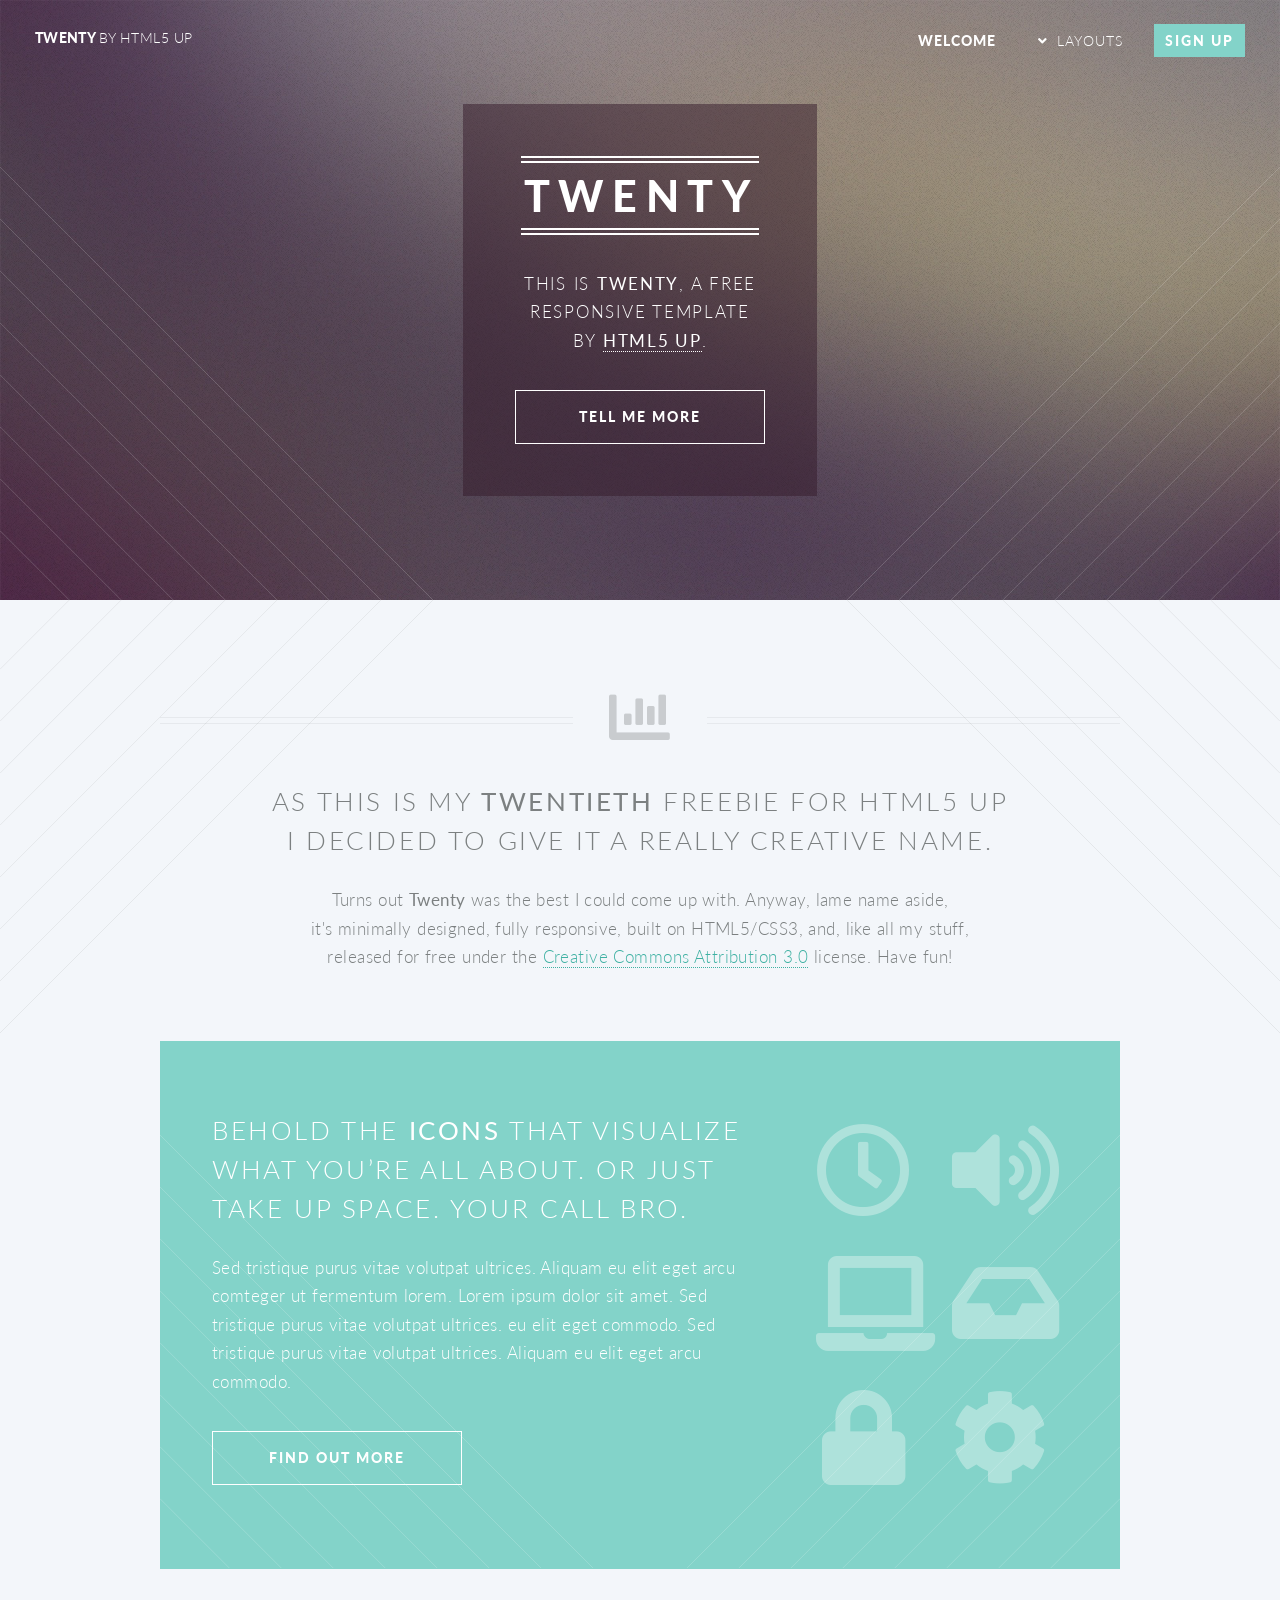
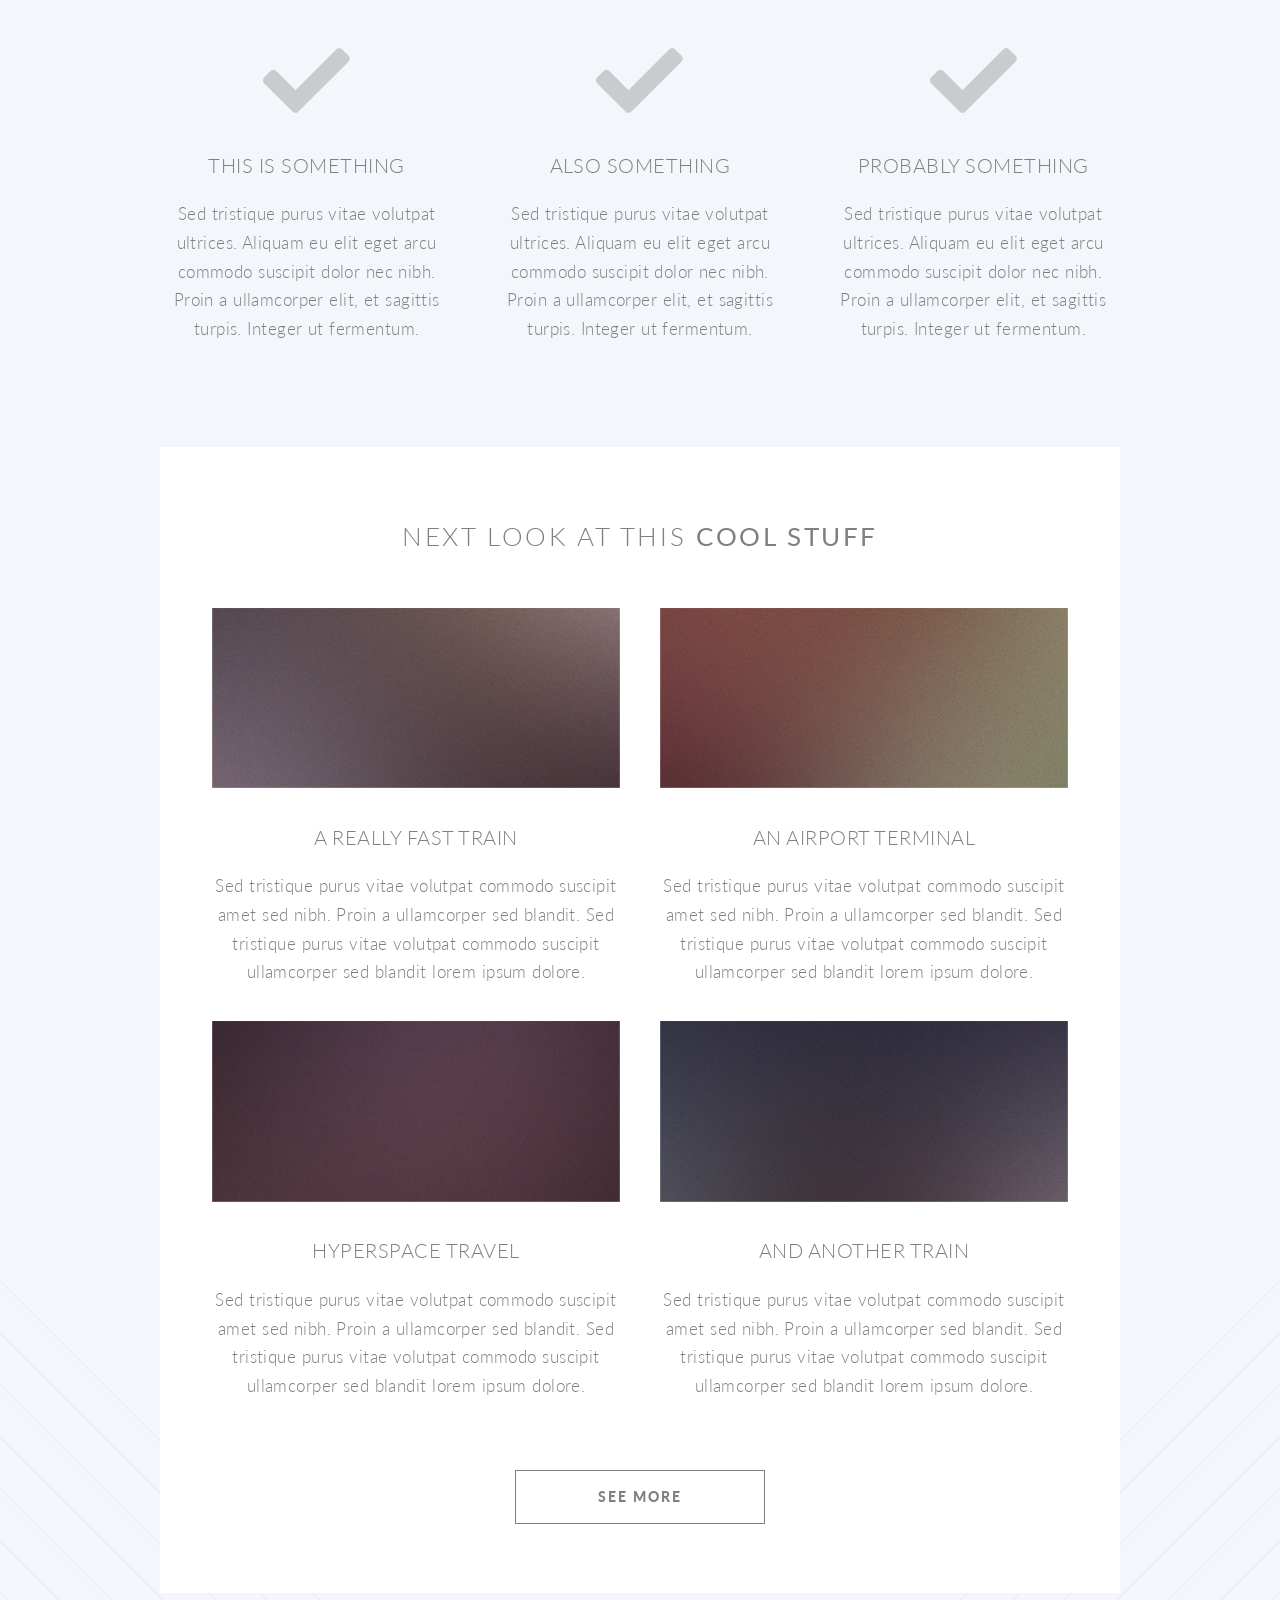
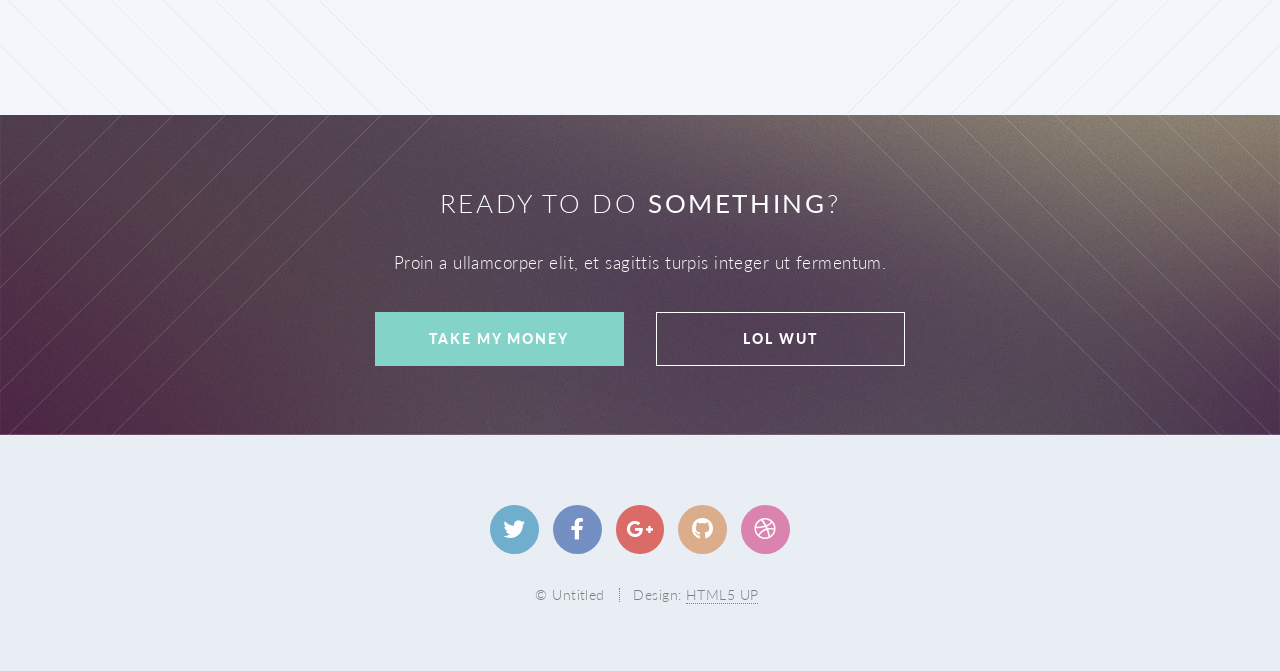
==== index.html @ c2c739e2 "Add files via upload" ====
<!DOCTYPE HTML>
<!--
	Twenty by HTML5 UP
	html5up.net | @ajlkn
	Free for personal and commercial use under the CCA 3.0 license (html5up.net/license)
-->
<html>
	<head>
		<title>Twenty by HTML5 UP</title>
		<meta charset="utf-8" />
		<meta name="viewport" content="width=device-width, initial-scale=1, user-scalable=no" />
		<link rel="stylesheet" href="assets/css/main.css" />
		<noscript><link rel="stylesheet" href="assets/css/noscript.css" /></noscript>
	</head>
	<body class="index is-preload">
		<div id="page-wrapper">

			<!-- Header -->
				<header id="header" class="alt">
					<h1 id="logo"><a href="index.html">Twenty <span>by HTML5 UP</span></a></h1>
					<nav id="nav">
						<ul>
							<li class="current"><a href="index.html">Welcome</a></li>
							<li class="submenu">
								<a href="#">Layouts</a>
								<ul>
									<li><a href="left-sidebar.html">Left Sidebar</a></li>
									<li><a href="right-sidebar.html">Right Sidebar</a></li>
									<li><a href="no-sidebar.html">No Sidebar</a></li>
									<li><a href="contact.html">Contact</a></li>
									<li class="submenu">
										<a href="#">Submenu</a>
										<ul>
											<li><a href="#">Dolore Sed</a></li>
											<li><a href="#">Consequat</a></li>
											<li><a href="#">Lorem Magna</a></li>
											<li><a href="#">Sed Magna</a></li>
											<li><a href="#">Ipsum Nisl</a></li>
										</ul>
									</li>
								</ul>
							</li>
							<li><a href="#" class="button primary">Sign Up</a></li>
						</ul>
					</nav>
				</header>

			<!-- Banner -->
				<section id="banner">

					<!--
						".inner" is set up as an inline-block so it automatically expands
						in both directions to fit whatever's inside it. This means it won't
						automatically wrap lines, so be sure to use line breaks where
						appropriate (<br />).
					-->
					<div class="inner">

						<header>
							<h2>TWENTY</h2>
						</header>
						<p>This is <strong>Twenty</strong>, a free
						<br />
						responsive template
						<br />
						by <a href="http://html5up.net">HTML5 UP</a>.</p>
						<footer>
							<ul class="buttons stacked">
								<li><a href="#main" class="button fit scrolly">Tell Me More</a></li>
							</ul>
						</footer>

					</div>

				</section>

			<!-- Main -->
				<article id="main">

					<header class="special container">
						<span class="icon solid fa-chart-bar"></span>
						<h2>As this is my <strong>twentieth</strong> freebie for HTML5 UP
						<br />
						I decided to give it a really creative name.</h2>
						<p>Turns out <strong>Twenty</strong> was the best I could come up with. Anyway, lame name aside,
						<br />
						it's minimally designed, fully responsive, built on HTML5/CSS3,
						and, like all my stuff,
						<br />
						released for free under the <a href="http://html5up.net/license">Creative Commons Attribution 3.0</a> license. Have fun!</p>
					</header>

					<!-- One -->
						<section class="wrapper style2 container special-alt">
							<div class="row gtr-50">
								<div class="col-8 col-12-narrower">

									<header>
										<h2>Behold the <strong>icons</strong> that visualize what you’re all about. or just take up space. your call bro.</h2>
									</header>
									<p>Sed tristique purus vitae volutpat ultrices. Aliquam eu elit eget arcu comteger ut fermentum lorem. Lorem ipsum dolor sit amet. Sed tristique purus vitae volutpat ultrices. eu elit eget commodo. Sed tristique purus vitae volutpat ultrices. Aliquam eu elit eget arcu commodo.</p>
									<footer>
										<ul class="buttons">
											<li><a href="#" class="button">Find Out More</a></li>
										</ul>
									</footer>

								</div>
								<div class="col-4 col-12-narrower imp-narrower">

									<ul class="featured-icons">
										<li><span class="icon fa-clock"><span class="label">Feature 1</span></span></li>
										<li><span class="icon solid fa-volume-up"><span class="label">Feature 2</span></span></li>
										<li><span class="icon solid fa-laptop"><span class="label">Feature 3</span></span></li>
										<li><span class="icon solid fa-inbox"><span class="label">Feature 4</span></span></li>
										<li><span class="icon solid fa-lock"><span class="label">Feature 5</span></span></li>
										<li><span class="icon solid fa-cog"><span class="label">Feature 6</span></span></li>
									</ul>

								</div>
							</div>
						</section>

					<!-- Two -->
						<section class="wrapper style1 container special">
							<div class="row">
								<div class="col-4 col-12-narrower">

									<section>
										<span class="icon solid featured fa-check"></span>
										<header>
											<h3>This is Something</h3>
										</header>
										<p>Sed tristique purus vitae volutpat ultrices. Aliquam eu elit eget arcu commodo suscipit dolor nec nibh. Proin a ullamcorper elit, et sagittis turpis. Integer ut fermentum.</p>
									</section>

								</div>
								<div class="col-4 col-12-narrower">

									<section>
										<span class="icon solid featured fa-check"></span>
										<header>
											<h3>Also Something</h3>
										</header>
										<p>Sed tristique purus vitae volutpat ultrices. Aliquam eu elit eget arcu commodo suscipit dolor nec nibh. Proin a ullamcorper elit, et sagittis turpis. Integer ut fermentum.</p>
									</section>

								</div>
								<div class="col-4 col-12-narrower">

									<section>
										<span class="icon solid featured fa-check"></span>
										<header>
											<h3>Probably Something</h3>
										</header>
										<p>Sed tristique purus vitae volutpat ultrices. Aliquam eu elit eget arcu commodo suscipit dolor nec nibh. Proin a ullamcorper elit, et sagittis turpis. Integer ut fermentum.</p>
									</section>

								</div>
							</div>
						</section>

					<!-- Three -->
						<section class="wrapper style3 container special">

							<header class="major">
								<h2>Next look at this <strong>cool stuff</strong></h2>
							</header>

							<div class="row">
								<div class="col-6 col-12-narrower">

									<section>
										<a href="#" class="image featured"><img src="images/pic01.jpg" alt="" /></a>
										<header>
											<h3>A Really Fast Train</h3>
										</header>
										<p>Sed tristique purus vitae volutpat commodo suscipit amet sed nibh. Proin a ullamcorper sed blandit. Sed tristique purus vitae volutpat commodo suscipit ullamcorper sed blandit lorem ipsum dolore.</p>
									</section>

								</div>
								<div class="col-6 col-12-narrower">

									<section>
										<a href="#" class="image featured"><img src="images/pic02.jpg" alt="" /></a>
										<header>
											<h3>An Airport Terminal</h3>
										</header>
										<p>Sed tristique purus vitae volutpat commodo suscipit amet sed nibh. Proin a ullamcorper sed blandit. Sed tristique purus vitae volutpat commodo suscipit ullamcorper sed blandit lorem ipsum dolore.</p>
									</section>

								</div>
							</div>
							<div class="row">
								<div class="col-6 col-12-narrower">

									<section>
										<a href="#" class="image featured"><img src="images/pic03.jpg" alt="" /></a>
										<header>
											<h3>Hyperspace Travel</h3>
										</header>
										<p>Sed tristique purus vitae volutpat commodo suscipit amet sed nibh. Proin a ullamcorper sed blandit. Sed tristique purus vitae volutpat commodo suscipit ullamcorper sed blandit lorem ipsum dolore.</p>
									</section>

								</div>
								<div class="col-6 col-12-narrower">

									<section>
										<a href="#" class="image featured"><img src="images/pic04.jpg" alt="" /></a>
										<header>
											<h3>And Another Train</h3>
										</header>
										<p>Sed tristique purus vitae volutpat commodo suscipit amet sed nibh. Proin a ullamcorper sed blandit. Sed tristique purus vitae volutpat commodo suscipit ullamcorper sed blandit lorem ipsum dolore.</p>
									</section>

								</div>
							</div>

							<footer class="major">
								<ul class="buttons">
									<li><a href="#" class="button">See More</a></li>
								</ul>
							</footer>

						</section>

				</article>

			<!-- CTA -->
				<section id="cta">

					<header>
						<h2>Ready to do <strong>something</strong>?</h2>
						<p>Proin a ullamcorper elit, et sagittis turpis integer ut fermentum.</p>
					</header>
					<footer>
						<ul class="buttons">
							<li><a href="#" class="button primary">Take My Money</a></li>
							<li><a href="#" class="button">LOL Wut</a></li>
						</ul>
					</footer>

				</section>

			<!-- Footer -->
				<footer id="footer">

					<ul class="icons">
						<li><a href="#" class="icon brands circle fa-twitter"><span class="label">Twitter</span></a></li>
						<li><a href="#" class="icon brands circle fa-facebook-f"><span class="label">Facebook</span></a></li>
						<li><a href="#" class="icon brands circle fa-google-plus-g"><span class="label">Google+</span></a></li>
						<li><a href="#" class="icon brands circle fa-github"><span class="label">Github</span></a></li>
						<li><a href="#" class="icon brands circle fa-dribbble"><span class="label">Dribbble</span></a></li>
					</ul>

					<ul class="copyright">
						<li>&copy; Untitled</li><li>Design: <a href="http://html5up.net">HTML5 UP</a></li>
					</ul>

				</footer>

		</div>

		<!-- Scripts -->
			<script src="assets/js/jquery.min.js"></script>
			<script src="assets/js/jquery.dropotron.min.js"></script>
			<script src="assets/js/jquery.scrolly.min.js"></script>
			<script src="assets/js/jquery.scrollex.min.js"></script>
			<script src="assets/js/browser.min.js"></script>
			<script src="assets/js/breakpoints.min.js"></script>
			<script src="assets/js/util.js"></script>
			<script src="assets/js/main.js"></script>

	</body>
</html>
---- assets/css/main.css ----
@import url("fontawesome-all.min.css");
@import url("https://fonts.googleapis.com/css?family=Lato:300,400,900");

/*
	Twenty by HTML5 UP
	html5up.net | @ajlkn
	Free for personal and commercial use under the CCA 3.0 license (html5up.net/license)
*/

html, body, div, span, applet, object,
iframe, h1, h2, h3, h4, h5, h6, p, blockquote,
pre, a, abbr, acronym, address, big, cite,
code, del, dfn, em, img, ins, kbd, q, s, samp,
small, strike, strong, sub, sup, tt, var, b,
u, i, center, dl, dt, dd, ol, ul, li, fieldset,
form, label, legend, table, caption, tbody,
tfoot, thead, tr, th, td, article, aside,
canvas, details, embed, figure, figcaption,
footer, header, hgroup, menu, nav, output, ruby,
section, summary, time, mark, audio, video {
	margin: 0;
	padding: 0;
	border: 0;
	font-size: 100%;
	font: inherit;
	vertical-align: baseline;}

article, aside, details, figcaption, figure,
footer, header, hgroup, menu, nav, section {
	display: block;}

body {
	line-height: 1;
}

ol, ul {
	list-style: none;
}

blockquote, q {
	quotes: none;
}

	blockquote:before, blockquote:after, q:before, q:after {
		content: '';
		content: none;
	}

table {
	border-collapse: collapse;
	border-spacing: 0;
}

body {
	-webkit-text-size-adjust: none;
}

mark {
	background-color: transparent;
	color: inherit;
}

input::-moz-focus-inner {
	border: 0;
	padding: 0;
}

input, select, textarea {
	-moz-appearance: none;
	-webkit-appearance: none;
	-ms-appearance: none;
	appearance: none;
}

/* Basic */

	html {
		box-sizing: border-box;
	}

	*, *:before, *:after {
		box-sizing: inherit;
	}

	body {
		background: #f3f6fa;
	}

		body.is-preload *, body.is-preload *:before, body.is-preload *:after {
			-moz-animation: none !important;
			-webkit-animation: none !important;
			-ms-animation: none !important;
			animation: none !important;
			-moz-transition: none !important;
			-webkit-transition: none !important;
			-ms-transition: none !important;
			transition: none !important;
		}

	body, input, select, textarea {
		color: #7c8081;
		font-family: 'Lato', sans-serif;
		font-size: 15pt;
		font-weight: 300;
		letter-spacing: 0.025em;
		line-height: 1.75em;
	}

	a {
		-moz-transition: color 0.2s ease-in-out, border-color 0.2s ease-in-out, background-color 0.2s ease-in-out;
		-webkit-transition: color 0.2s ease-in-out, border-color 0.2s ease-in-out, background-color 0.2s ease-in-out;
		-ms-transition: color 0.2s ease-in-out, border-color 0.2s ease-in-out, background-color 0.2s ease-in-out;
		transition: color 0.2s ease-in-out, border-color 0.2s ease-in-out, background-color 0.2s ease-in-out;
		color: #3fb1a3;
		text-decoration: none;
		border-bottom: dotted 1px;
	}

		a:hover {
			border-bottom-color: transparent;
		}

	strong, b {
		font-weight: 400;
	}

	p, ul, ol, dl, table, blockquote {
		margin: 0 0 2em 0;
	}

	h1, h2, h3, h4, h5, h6 {
		color: inherit;
		font-weight: 300;
		line-height: 1.75em;
		margin-bottom: 1em;
		text-transform: uppercase;
	}

		h1 a, h2 a, h3 a, h4 a, h5 a, h6 a {
			color: inherit;
			text-decoration: none;
			border: 0;
		}

	h2 {
		font-size: 1.5em;
		letter-spacing: 0.1em;
	}

	h3 {
		font-size: 1.15em;
		letter-spacing: 0.025em;
	}

	sub {
		font-size: 0.8em;
		position: relative;
		top: 0.5em;
	}

	sup {
		font-size: 0.8em;
		position: relative;
		top: -0.5em;
	}

	hr {
		border-top: solid 1px rgba(124, 128, 129, 0.2);
		border: 0;
		margin-bottom: 1.5em;
	}

	blockquote {
		border-left: solid 0.5em rgba(124, 128, 129, 0.2);
		font-style: italic;
		padding: 1em 0 1em 2em;
	}

/* Container */

	.container {
		margin: 0 auto;
		max-width: 100%;
		width: 1400px;
	}

		.container.medium {
			width: 1050px;
		}

		@media screen and (max-width: 1680px) {

			.container {
				width: 1200px;
			}

				.container.medium {
					width: 900px;
				}

		}

		@media screen and (max-width: 1280px) {

			.container {
				width: 960px;
			}

				.container.medium {
					width: 735px;
				}

		}

		@media screen and (max-width: 980px) {

			.container {
				width: 95%;
			}

				.container.medium {
					width: 71.25%;
				}

		}

		@media screen and (max-width: 840px) {

			.container {
				width: 95%;
			}

				.container.medium {
					width: 95%;
				}

		}

		@media screen and (max-width: 736px) {

			.container {
				width: 100%;
			}

				.container.medium {
					width: 100%;
				}

		}

/* Row */

	.row {
		display: flex;
		flex-wrap: wrap;
		box-sizing: border-box;
		align-items: stretch;
	}

		.row > * {
			box-sizing: border-box;
		}

		.row.gtr-uniform > * > :last-child {
			margin-bottom: 0;
		}

		.row.aln-left {
			justify-content: flex-start;
		}

		.row.aln-center {
			justify-content: center;
		}

		.row.aln-right {
			justify-content: flex-end;
		}

		.row.aln-top {
			align-items: flex-start;
		}

		.row.aln-middle {
			align-items: center;
		}

		.row.aln-bottom {
			align-items: flex-end;
		}

		.row > .imp {
			order: -1;
		}

		.row > .col-1 {
			width: 8.33333%;
		}

		.row > .off-1 {
			margin-left: 8.33333%;
		}

		.row > .col-2 {
			width: 16.66667%;
		}

		.row > .off-2 {
			margin-left: 16.66667%;
		}

		.row > .col-3 {
			width: 25%;
		}

		.row > .off-3 {
			margin-left: 25%;
		}

		.row > .col-4 {
			width: 33.33333%;
		}

		.row > .off-4 {
			margin-left: 33.33333%;
		}

		.row > .col-5 {
			width: 41.66667%;
		}

		.row > .off-5 {
			margin-left: 41.66667%;
		}

		.row > .col-6 {
			width: 50%;
		}

		.row > .off-6 {
			margin-left: 50%;
		}

		.row > .col-7 {
			width: 58.33333%;
		}

		.row > .off-7 {
			margin-left: 58.33333%;
		}

		.row > .col-8 {
			width: 66.66667%;
		}

		.row > .off-8 {
			margin-left: 66.66667%;
		}

		.row > .col-9 {
			width: 75%;
		}

		.row > .off-9 {
			margin-left: 75%;
		}

		.row > .col-10 {
			width: 83.33333%;
		}

		.row > .off-10 {
			margin-left: 83.33333%;
		}

		.row > .col-11 {
			width: 91.66667%;
		}

		.row > .off-11 {
			margin-left: 91.66667%;
		}

		.row > .col-12 {
			width: 100%;
		}

		.row > .off-12 {
			margin-left: 100%;
		}

		.row.gtr-0 {
			margin-top: 0px;
			margin-left: 0px;
		}

			.row.gtr-0 > * {
				padding: 0px 0 0 0px;
			}

			.row.gtr-0.gtr-uniform {
				margin-top: 0px;
			}

				.row.gtr-0.gtr-uniform > * {
					padding-top: 0px;
				}

		.row.gtr-25 {
			margin-top: -12.5px;
			margin-left: -12.5px;
		}

			.row.gtr-25 > * {
				padding: 12.5px 0 0 12.5px;
			}

			.row.gtr-25.gtr-uniform {
				margin-top: -12.5px;
			}

				.row.gtr-25.gtr-uniform > * {
					padding-top: 12.5px;
				}

		.row.gtr-50 {
			margin-top: -25px;
			margin-left: -25px;
		}

			.row.gtr-50 > * {
				padding: 25px 0 0 25px;
			}

			.row.gtr-50.gtr-uniform {
				margin-top: -25px;
			}

				.row.gtr-50.gtr-uniform > * {
					padding-top: 25px;
				}

		.row {
			margin-top: -50px;
			margin-left: -50px;
		}

			.row > * {
				padding: 50px 0 0 50px;
			}

			.row.gtr-uniform {
				margin-top: -50px;
			}

				.row.gtr-uniform > * {
					padding-top: 50px;
				}

		.row.gtr-150 {
			margin-top: -75px;
			margin-left: -75px;
		}

			.row.gtr-150 > * {
				padding: 75px 0 0 75px;
			}

			.row.gtr-150.gtr-uniform {
				margin-top: -75px;
			}

				.row.gtr-150.gtr-uniform > * {
					padding-top: 75px;
				}

		.row.gtr-200 {
			margin-top: -100px;
			margin-left: -100px;
		}

			.row.gtr-200 > * {
				padding: 100px 0 0 100px;
			}

			.row.gtr-200.gtr-uniform {
				margin-top: -100px;
			}

				.row.gtr-200.gtr-uniform > * {
					padding-top: 100px;
				}

		@media screen and (max-width: 1680px) {

			.row {
				display: flex;
				flex-wrap: wrap;
				box-sizing: border-box;
				align-items: stretch;
			}

				.row > * {
					box-sizing: border-box;
				}

				.row.gtr-uniform > * > :last-child {
					margin-bottom: 0;
				}

				.row.aln-left {
					justify-content: flex-start;
				}

				.row.aln-center {
					justify-content: center;
				}

				.row.aln-right {
					justify-content: flex-end;
				}

				.row.aln-top {
					align-items: flex-start;
				}

				.row.aln-middle {
					align-items: center;
				}

				.row.aln-bottom {
					align-items: flex-end;
				}

				.row > .imp-wide {
					order: -1;
				}

				.row > .col-1-wide {
					width: 8.33333%;
				}

				.row > .off-1-wide {
					margin-left: 8.33333%;
				}

				.row > .col-2-wide {
					width: 16.66667%;
				}

				.row > .off-2-wide {
					margin-left: 16.66667%;
				}

				.row > .col-3-wide {
					width: 25%;
				}

				.row > .off-3-wide {
					margin-left: 25%;
				}

				.row > .col-4-wide {
					width: 33.33333%;
				}

				.row > .off-4-wide {
					margin-left: 33.33333%;
				}

				.row > .col-5-wide {
					width: 41.66667%;
				}

				.row > .off-5-wide {
					margin-left: 41.66667%;
				}

				.row > .col-6-wide {
					width: 50%;
				}

				.row > .off-6-wide {
					margin-left: 50%;
				}

				.row > .col-7-wide {
					width: 58.33333%;
				}

				.row > .off-7-wide {
					margin-left: 58.33333%;
				}

				.row > .col-8-wide {
					width: 66.66667%;
				}

				.row > .off-8-wide {
					margin-left: 66.66667%;
				}

				.row > .col-9-wide {
					width: 75%;
				}

				.row > .off-9-wide {
					margin-left: 75%;
				}

				.row > .col-10-wide {
					width: 83.33333%;
				}

				.row > .off-10-wide {
					margin-left: 83.33333%;
				}

				.row > .col-11-wide {
					width: 91.66667%;
				}

				.row > .off-11-wide {
					margin-left: 91.66667%;
				}

				.row > .col-12-wide {
					width: 100%;
				}

				.row > .off-12-wide {
					margin-left: 100%;
				}

				.row.gtr-0 {
					margin-top: 0px;
					margin-left: 0px;
				}

					.row.gtr-0 > * {
						padding: 0px 0 0 0px;
					}

					.row.gtr-0.gtr-uniform {
						margin-top: 0px;
					}

						.row.gtr-0.gtr-uniform > * {
							padding-top: 0px;
						}

				.row.gtr-25 {
					margin-top: -10px;
					margin-left: -10px;
				}

					.row.gtr-25 > * {
						padding: 10px 0 0 10px;
					}

					.row.gtr-25.gtr-uniform {
						margin-top: -10px;
					}

						.row.gtr-25.gtr-uniform > * {
							padding-top: 10px;
						}

				.row.gtr-50 {
					margin-top: -20px;
					margin-left: -20px;
				}

					.row.gtr-50 > * {
						padding: 20px 0 0 20px;
					}

					.row.gtr-50.gtr-uniform {
						margin-top: -20px;
					}

						.row.gtr-50.gtr-uniform > * {
							padding-top: 20px;
						}

				.row {
					margin-top: -40px;
					margin-left: -40px;
				}

					.row > * {
						padding: 40px 0 0 40px;
					}

					.row.gtr-uniform {
						margin-top: -40px;
					}

						.row.gtr-uniform > * {
							padding-top: 40px;
						}

				.row.gtr-150 {
					margin-top: -60px;
					margin-left: -60px;
				}

					.row.gtr-150 > * {
						padding: 60px 0 0 60px;
					}

					.row.gtr-150.gtr-uniform {
						margin-top: -60px;
					}

						.row.gtr-150.gtr-uniform > * {
							padding-top: 60px;
						}

				.row.gtr-200 {
					margin-top: -80px;
					margin-left: -80px;
				}

					.row.gtr-200 > * {
						padding: 80px 0 0 80px;
					}

					.row.gtr-200.gtr-uniform {
						margin-top: -80px;
					}

						.row.gtr-200.gtr-uniform > * {
							padding-top: 80px;
						}

		}

		@media screen and (max-width: 1280px) {

			.row {
				display: flex;
				flex-wrap: wrap;
				box-sizing: border-box;
				align-items: stretch;
			}

				.row > * {
					box-sizing: border-box;
				}

				.row.gtr-uniform > * > :last-child {
					margin-bottom: 0;
				}

				.row.aln-left {
					justify-content: flex-start;
				}

				.row.aln-center {
					justify-content: center;
				}

				.row.aln-right {
					justify-content: flex-end;
				}

				.row.aln-top {
					align-items: flex-start;
				}

				.row.aln-middle {
					align-items: center;
				}

				.row.aln-bottom {
					align-items: flex-end;
				}

				.row > .imp-normal {
					order: -1;
				}

				.row > .col-1-normal {
					width: 8.33333%;
				}

				.row > .off-1-normal {
					margin-left: 8.33333%;
				}

				.row > .col-2-normal {
					width: 16.66667%;
				}

				.row > .off-2-normal {
					margin-left: 16.66667%;
				}

				.row > .col-3-normal {
					width: 25%;
				}

				.row > .off-3-normal {
					margin-left: 25%;
				}

				.row > .col-4-normal {
					width: 33.33333%;
				}

				.row > .off-4-normal {
					margin-left: 33.33333%;
				}

				.row > .col-5-normal {
					width: 41.66667%;
				}

				.row > .off-5-normal {
					margin-left: 41.66667%;
				}

				.row > .col-6-normal {
					width: 50%;
				}

				.row > .off-6-normal {
					margin-left: 50%;
				}

				.row > .col-7-normal {
					width: 58.33333%;
				}

				.row > .off-7-normal {
					margin-left: 58.33333%;
				}

				.row > .col-8-normal {
					width: 66.66667%;
				}

				.row > .off-8-normal {
					margin-left: 66.66667%;
				}

				.row > .col-9-normal {
					width: 75%;
				}

				.row > .off-9-normal {
					margin-left: 75%;
				}

				.row > .col-10-normal {
					width: 83.33333%;
				}

				.row > .off-10-normal {
					margin-left: 83.33333%;
				}

				.row > .col-11-normal {
					width: 91.66667%;
				}

				.row > .off-11-normal {
					margin-left: 91.66667%;
				}

				.row > .col-12-normal {
					width: 100%;
				}

				.row > .off-12-normal {
					margin-left: 100%;
				}

				.row.gtr-0 {
					margin-top: 0px;
					margin-left: 0px;
				}

					.row.gtr-0 > * {
						padding: 0px 0 0 0px;
					}

					.row.gtr-0.gtr-uniform {
						margin-top: 0px;
					}

						.row.gtr-0.gtr-uniform > * {
							padding-top: 0px;
						}

				.row.gtr-25 {
					margin-top: -10px;
					margin-left: -10px;
				}

					.row.gtr-25 > * {
						padding: 10px 0 0 10px;
					}

					.row.gtr-25.gtr-uniform {
						margin-top: -10px;
					}

						.row.gtr-25.gtr-uniform > * {
							padding-top: 10px;
						}

				.row.gtr-50 {
					margin-top: -20px;
					margin-left: -20px;
				}

					.row.gtr-50 > * {
						padding: 20px 0 0 20px;
					}

					.row.gtr-50.gtr-uniform {
						margin-top: -20px;
					}

						.row.gtr-50.gtr-uniform > * {
							padding-top: 20px;
						}

				.row {
					margin-top: -40px;
					margin-left: -40px;
				}

					.row > * {
						padding: 40px 0 0 40px;
					}

					.row.gtr-uniform {
						margin-top: -40px;
					}

						.row.gtr-uniform > * {
							padding-top: 40px;
						}

				.row.gtr-150 {
					margin-top: -60px;
					margin-left: -60px;
				}

					.row.gtr-150 > * {
						padding: 60px 0 0 60px;
					}

					.row.gtr-150.gtr-uniform {
						margin-top: -60px;
					}

						.row.gtr-150.gtr-uniform > * {
							padding-top: 60px;
						}

				.row.gtr-200 {
					margin-top: -80px;
					margin-left: -80px;
				}

					.row.gtr-200 > * {
						padding: 80px 0 0 80px;
					}

					.row.gtr-200.gtr-uniform {
						margin-top: -80px;
					}

						.row.gtr-200.gtr-uniform > * {
							padding-top: 80px;
						}

		}

		@media screen and (max-width: 980px) {

			.row {
				display: flex;
				flex-wrap: wrap;
				box-sizing: border-box;
				align-items: stretch;
			}

				.row > * {
					box-sizing: border-box;
				}

				.row.gtr-uniform > * > :last-child {
					margin-bottom: 0;
				}

				.row.aln-left {
					justify-content: flex-start;
				}

				.row.aln-center {
					justify-content: center;
				}

				.row.aln-right {
					justify-content: flex-end;
				}

				.row.aln-top {
					align-items: flex-start;
				}

				.row.aln-middle {
					align-items: center;
				}

				.row.aln-bottom {
					align-items: flex-end;
				}

				.row > .imp-narrow {
					order: -1;
				}

				.row > .col-1-narrow {
					width: 8.33333%;
				}

				.row > .off-1-narrow {
					margin-left: 8.33333%;
				}

				.row > .col-2-narrow {
					width: 16.66667%;
				}

				.row > .off-2-narrow {
					margin-left: 16.66667%;
				}

				.row > .col-3-narrow {
					width: 25%;
				}

				.row > .off-3-narrow {
					margin-left: 25%;
				}

				.row > .col-4-narrow {
					width: 33.33333%;
				}

				.row > .off-4-narrow {
					margin-left: 33.33333%;
				}

				.row > .col-5-narrow {
					width: 41.66667%;
				}

				.row > .off-5-narrow {
					margin-left: 41.66667%;
				}

				.row > .col-6-narrow {
					width: 50%;
				}

				.row > .off-6-narrow {
					margin-left: 50%;
				}

				.row > .col-7-narrow {
					width: 58.33333%;
				}

				.row > .off-7-narrow {
					margin-left: 58.33333%;
				}

				.row > .col-8-narrow {
					width: 66.66667%;
				}

				.row > .off-8-narrow {
					margin-left: 66.66667%;
				}

				.row > .col-9-narrow {
					width: 75%;
				}

				.row > .off-9-narrow {
					margin-left: 75%;
				}

				.row > .col-10-narrow {
					width: 83.33333%;
				}

				.row > .off-10-narrow {
					margin-left: 83.33333%;
				}

				.row > .col-11-narrow {
					width: 91.66667%;
				}

				.row > .off-11-narrow {
					margin-left: 91.66667%;
				}

				.row > .col-12-narrow {
					width: 100%;
				}

				.row > .off-12-narrow {
					margin-left: 100%;
				}

				.row.gtr-0 {
					margin-top: 0px;
					margin-left: 0px;
				}

					.row.gtr-0 > * {
						padding: 0px 0 0 0px;
					}

					.row.gtr-0.gtr-uniform {
						margin-top: 0px;
					}

						.row.gtr-0.gtr-uniform > * {
							padding-top: 0px;
						}

				.row.gtr-25 {
					margin-top: -7.5px;
					margin-left: -7.5px;
				}

					.row.gtr-25 > * {
						padding: 7.5px 0 0 7.5px;
					}

					.row.gtr-25.gtr-uniform {
						margin-top: -7.5px;
					}

						.row.gtr-25.gtr-uniform > * {
							padding-top: 7.5px;
						}

				.row.gtr-50 {
					margin-top: -15px;
					margin-left: -15px;
				}

					.row.gtr-50 > * {
						padding: 15px 0 0 15px;
					}

					.row.gtr-50.gtr-uniform {
						margin-top: -15px;
					}

						.row.gtr-50.gtr-uniform > * {
							padding-top: 15px;
						}

				.row {
					margin-top: -30px;
					margin-left: -30px;
				}

					.row > * {
						padding: 30px 0 0 30px;
					}

					.row.gtr-uniform {
						margin-top: -30px;
					}

						.row.gtr-uniform > * {
							padding-top: 30px;
						}

				.row.gtr-150 {
					margin-top: -45px;
					margin-left: -45px;
				}

					.row.gtr-150 > * {
						padding: 45px 0 0 45px;
					}

					.row.gtr-150.gtr-uniform {
						margin-top: -45px;
					}

						.row.gtr-150.gtr-uniform > * {
							padding-top: 45px;
						}

				.row.gtr-200 {
					margin-top: -60px;
					margin-left: -60px;
				}

					.row.gtr-200 > * {
						padding: 60px 0 0 60px;
					}

					.row.gtr-200.gtr-uniform {
						margin-top: -60px;
					}

						.row.gtr-200.gtr-uniform > * {
							padding-top: 60px;
						}

		}

		@media screen and (max-width: 840px) {

			.row {
				display: flex;
				flex-wrap: wrap;
				box-sizing: border-box;
				align-items: stretch;
			}

				.row > * {
					box-sizing: border-box;
				}

				.row.gtr-uniform > * > :last-child {
					margin-bottom: 0;
				}

				.row.aln-left {
					justify-content: flex-start;
				}

				.row.aln-center {
					justify-content: center;
				}

				.row.aln-right {
					justify-content: flex-end;
				}

				.row.aln-top {
					align-items: flex-start;
				}

				.row.aln-middle {
					align-items: center;
				}

				.row.aln-bottom {
					align-items: flex-end;
				}

				.row > .imp-narrower {
					order: -1;
				}

				.row > .col-1-narrower {
					width: 8.33333%;
				}

				.row > .off-1-narrower {
					margin-left: 8.33333%;
				}

				.row > .col-2-narrower {
					width: 16.66667%;
				}

				.row > .off-2-narrower {
					margin-left: 16.66667%;
				}

				.row > .col-3-narrower {
					width: 25%;
				}

				.row > .off-3-narrower {
					margin-left: 25%;
				}

				.row > .col-4-narrower {
					width: 33.33333%;
				}

				.row > .off-4-narrower {
					margin-left: 33.33333%;
				}

				.row > .col-5-narrower {
					width: 41.66667%;
				}

				.row > .off-5-narrower {
					margin-left: 41.66667%;
				}

				.row > .col-6-narrower {
					width: 50%;
				}

				.row > .off-6-narrower {
					margin-left: 50%;
				}

				.row > .col-7-narrower {
					width: 58.33333%;
				}

				.row > .off-7-narrower {
					margin-left: 58.33333%;
				}

				.row > .col-8-narrower {
					width: 66.66667%;
				}

				.row > .off-8-narrower {
					margin-left: 66.66667%;
				}

				.row > .col-9-narrower {
					width: 75%;
				}

				.row > .off-9-narrower {
					margin-left: 75%;
				}

				.row > .col-10-narrower {
					width: 83.33333%;
				}

				.row > .off-10-narrower {
					margin-left: 83.33333%;
				}

				.row > .col-11-narrower {
					width: 91.66667%;
				}

				.row > .off-11-narrower {
					margin-left: 91.66667%;
				}

				.row > .col-12-narrower {
					width: 100%;
				}

				.row > .off-12-narrower {
					margin-left: 100%;
				}

				.row.gtr-0 {
					margin-top: 0px;
					margin-left: 0px;
				}

					.row.gtr-0 > * {
						padding: 0px 0 0 0px;
					}

					.row.gtr-0.gtr-uniform {
						margin-top: 0px;
					}

						.row.gtr-0.gtr-uniform > * {
							padding-top: 0px;
						}

				.row.gtr-25 {
					margin-top: -7.5px;
					margin-left: -7.5px;
				}

					.row.gtr-25 > * {
						padding: 7.5px 0 0 7.5px;
					}

					.row.gtr-25.gtr-uniform {
						margin-top: -7.5px;
					}

						.row.gtr-25.gtr-uniform > * {
							padding-top: 7.5px;
						}

				.row.gtr-50 {
					margin-top: -15px;
					margin-left: -15px;
				}

					.row.gtr-50 > * {
						padding: 15px 0 0 15px;
					}

					.row.gtr-50.gtr-uniform {
						margin-top: -15px;
					}

						.row.gtr-50.gtr-uniform > * {
							padding-top: 15px;
						}

				.row {
					margin-top: -30px;
					margin-left: -30px;
				}

					.row > * {
						padding: 30px 0 0 30px;
					}

					.row.gtr-uniform {
						margin-top: -30px;
					}

						.row.gtr-uniform > * {
							padding-top: 30px;
						}

				.row.gtr-150 {
					margin-top: -45px;
					margin-left: -45px;
				}

					.row.gtr-150 > * {
						padding: 45px 0 0 45px;
					}

					.row.gtr-150.gtr-uniform {
						margin-top: -45px;
					}

						.row.gtr-150.gtr-uniform > * {
							padding-top: 45px;
						}

				.row.gtr-200 {
					margin-top: -60px;
					margin-left: -60px;
				}

					.row.gtr-200 > * {
						padding: 60px 0 0 60px;
					}

					.row.gtr-200.gtr-uniform {
						margin-top: -60px;
					}

						.row.gtr-200.gtr-uniform > * {
							padding-top: 60px;
						}

		}

		@media screen and (max-width: 736px) {

			.row {
				display: flex;
				flex-wrap: wrap;
				box-sizing: border-box;
				align-items: stretch;
			}

				.row > * {
					box-sizing: border-box;
				}

				.row.gtr-uniform > * > :last-child {
					margin-bottom: 0;
				}

				.row.aln-left {
					justify-content: flex-start;
				}

				.row.aln-center {
					justify-content: center;
				}

				.row.aln-right {
					justify-content: flex-end;
				}

				.row.aln-top {
					align-items: flex-start;
				}

				.row.aln-middle {
					align-items: center;
				}

				.row.aln-bottom {
					align-items: flex-end;
				}

				.row > .imp-mobile {
					order: -1;
				}

				.row > .col-1-mobile {
					width: 8.33333%;
				}

				.row > .off-1-mobile {
					margin-left: 8.33333%;
				}

				.row > .col-2-mobile {
					width: 16.66667%;
				}

				.row > .off-2-mobile {
					margin-left: 16.66667%;
				}

				.row > .col-3-mobile {
					width: 25%;
				}

				.row > .off-3-mobile {
					margin-left: 25%;
				}

				.row > .col-4-mobile {
					width: 33.33333%;
				}

				.row > .off-4-mobile {
					margin-left: 33.33333%;
				}

				.row > .col-5-mobile {
					width: 41.66667%;
				}

				.row > .off-5-mobile {
					margin-left: 41.66667%;
				}

				.row > .col-6-mobile {
					width: 50%;
				}

				.row > .off-6-mobile {
					margin-left: 50%;
				}

				.row > .col-7-mobile {
					width: 58.33333%;
				}

				.row > .off-7-mobile {
					margin-left: 58.33333%;
				}

				.row > .col-8-mobile {
					width: 66.66667%;
				}

				.row > .off-8-mobile {
					margin-left: 66.66667%;
				}

				.row > .col-9-mobile {
					width: 75%;
				}

				.row > .off-9-mobile {
					margin-left: 75%;
				}

				.row > .col-10-mobile {
					width: 83.33333%;
				}

				.row > .off-10-mobile {
					margin-left: 83.33333%;
				}

				.row > .col-11-mobile {
					width: 91.66667%;
				}

				.row > .off-11-mobile {
					margin-left: 91.66667%;
				}

				.row > .col-12-mobile {
					width: 100%;
				}

				.row > .off-12-mobile {
					margin-left: 100%;
				}

				.row.gtr-0 {
					margin-top: 0px;
					margin-left: 0px;
				}

					.row.gtr-0 > * {
						padding: 0px 0 0 0px;
					}

					.row.gtr-0.gtr-uniform {
						margin-top: 0px;
					}

						.row.gtr-0.gtr-uniform > * {
							padding-top: 0px;
						}

				.row.gtr-25 {
					margin-top: -7.5px;
					margin-left: -7.5px;
				}

					.row.gtr-25 > * {
						padding: 7.5px 0 0 7.5px;
					}

					.row.gtr-25.gtr-uniform {
						margin-top: -7.5px;
					}

						.row.gtr-25.gtr-uniform > * {
							padding-top: 7.5px;
						}

				.row.gtr-50 {
					margin-top: -15px;
					margin-left: -15px;
				}

					.row.gtr-50 > * {
						padding: 15px 0 0 15px;
					}

					.row.gtr-50.gtr-uniform {
						margin-top: -15px;
					}

						.row.gtr-50.gtr-uniform > * {
							padding-top: 15px;
						}

				.row {
					margin-top: -30px;
					margin-left: -30px;
				}

					.row > * {
						padding: 30px 0 0 30px;
					}

					.row.gtr-uniform {
						margin-top: -30px;
					}

						.row.gtr-uniform > * {
							padding-top: 30px;
						}

				.row.gtr-150 {
					margin-top: -45px;
					margin-left: -45px;
				}

					.row.gtr-150 > * {
						padding: 45px 0 0 45px;
					}

					.row.gtr-150.gtr-uniform {
						margin-top: -45px;
					}

						.row.gtr-150.gtr-uniform > * {
							padding-top: 45px;
						}

				.row.gtr-200 {
					margin-top: -60px;
					margin-left: -60px;
				}

					.row.gtr-200 > * {
						padding: 60px 0 0 60px;
					}

					.row.gtr-200.gtr-uniform {
						margin-top: -60px;
					}

						.row.gtr-200.gtr-uniform > * {
							padding-top: 60px;
						}

		}

/* Section/Article */

	section.special, article.special {
		text-align: center;
	}

	header.major {
		padding-bottom: 2em;
	}

	header.special {
		margin-bottom: 5em;
		padding-top: 7em;
		position: relative;
		text-align: center;
	}

		header.special:before, header.special:after {
			border-bottom: solid 1.5px;
			border-top: solid 1.5px;
			content: '';
			height: 7px;
			opacity: 0.1;
			position: absolute;
			top: 1.75em;
			width: 43%;
		}

		header.special:before {
			left: 0;
		}

		header.special:after {
			right: 0;
		}

		header.special h2 {
			margin-bottom: 0;
		}

		header.special h2 + p {
			margin-bottom: 0;
			padding-top: 1.5em;
		}

		header.special .icon {
			cursor: default;
			height: 7em;
			left: 0;
			position: absolute;
			text-align: center;
			top: 1em;
			width: 100%;
		}

			header.special .icon:before {
				font-size: 3.5em;
				opacity: 0.35;
			}

	footer > :last-child {
		margin-bottom: 0;
	}

	footer.major {
		padding-top: 3em;
	}

/* Form */

	input[type="text"],
	input[type="password"],
	input[type="email"],
	textarea {
		-moz-transition: background-color 0.2s ease-in-out, border-color 0.2s ease-in-out;
		-webkit-transition: background-color 0.2s ease-in-out, border-color 0.2s ease-in-out;
		-ms-transition: background-color 0.2s ease-in-out, border-color 0.2s ease-in-out;
		transition: background-color 0.2s ease-in-out, border-color 0.2s ease-in-out;
		-moz-appearance: none;
		-webkit-appearance: none;
		-ms-appearance: none;
		appearance: none;
		background: none;
		border: solid 1px rgba(124, 128, 129, 0.2);
		border-radius: 0;
		color: inherit;
		display: block;
		padding: 0.75em;
		text-decoration: none;
		width: 100%;
		outline: 0;
	}

		input[type="text"]:focus,
		input[type="password"]:focus,
		input[type="email"]:focus,
		textarea:focus {
			border-color: #83d3c9;
		}

	input[type="text"],
	input[type="password"],
	input[type="email"] {
		line-height: 1em;
	}

	::-webkit-input-placeholder {
		color: inherit;
		opacity: 0.5;
		position: relative;
		top: 3px;
	}

	:-moz-placeholder {
		color: inherit;
		opacity: 0.5;
	}

	::-moz-placeholder {
		color: inherit;
		opacity: 0.5;
	}

	:-ms-input-placeholder {
		color: inherit;
		opacity: 0.5;
	}

/* Image */

	.image {
		border: 0;
		position: relative;
	}

		.image:before {
			background: url("images/overlay.png");
			content: '';
			height: 100%;
			left: 0;
			position: absolute;
			top: 0;
			width: 100%;
		}

		.image.fit {
			display: block;
		}

			.image.fit img {
				display: block;
				width: 100%;
			}

		.image.featured {
			display: block;
			margin: 0 0 2em 0;
		}

			.image.featured img {
				display: block;
				width: 100%;
			}

/* Icon */

	.icon {
		text-decoration: none;
		position: relative;
	}

		.icon:before {
			-moz-osx-font-smoothing: grayscale;
			-webkit-font-smoothing: antialiased;
			display: inline-block;
			font-style: normal;
			font-variant: normal;
			text-rendering: auto;
			line-height: 1;
			text-transform: none !important;
			font-family: 'Font Awesome 5 Free';
			font-weight: 400;
		}

		.icon.solid:before {
			font-weight: 900;
		}

		.icon:before {
			line-height: inherit;
		}

		.icon.brands:before {
			font-family: 'Font Awesome 5 Brands';
		}

		.icon.circle {
			-moz-transition: all 0.2s ease-in-out;
			-webkit-transition: all 0.2s ease-in-out;
			-ms-transition: all 0.2s ease-in-out;
			transition: all 0.2s ease-in-out;
			border: 0;
			border-radius: 100%;
			display: inline-block;
			font-size: 1.25em;
			height: 2.25em;
			left: 0;
			line-height: 2.25em;
			text-align: center;
			text-decoration: none;
			top: 0;
			width: 2.25em;
		}

			.icon.circle:hover {
				top: -0.2em;
			}

			.icon.circle.fa-twitter {
				background: #70aecd;
				color: #fff;
			}

				.icon.circle.fa-twitter:hover {
					background: #7fb7d2;
				}

			.icon.circle.fa-facebook-f {
				background: #7490c3;
				color: #fff;
			}

				.icon.circle.fa-facebook-f:hover {
					background: #829bc9;
				}

			.icon.circle.fa-google-plus-g {
				background: #db6b67;
				color: #fff;
			}

				.icon.circle.fa-google-plus-g:hover {
					background: #df7b77;
				}

			.icon.circle.fa-github {
				background: #dcad8b;
				color: #fff;
			}

				.icon.circle.fa-github:hover {
					background: #e1b89b;
				}

			.icon.circle.fa-dribbble {
				background: #da83ae;
				color: #fff;
			}

				.icon.circle.fa-dribbble:hover {
					background: #df93b8;
				}

		.icon.featured {
			cursor: default;
			display: block;
			margin: 0 0 1.5em 0;
			opacity: 0.35;
			text-align: center;
		}

			.icon.featured:before {
				font-size: 5em;
				line-height: 1em;
			}

		.icon > .label {
			display: none;
		}

/* List */

	ol {
		list-style: decimal;
		padding-left: 1.25em;
	}

		ol li {
			padding-left: 0.25em;
		}

	ul {
		list-style: disc;
		padding-left: 1em;
	}

		ul li {
			padding-left: 0.5em;
		}

/* Icons */

	ul.icons {
		list-style: none;
		padding-left: 0;
		cursor: default;
	}

		ul.icons li {
			display: inline-block;
			line-height: 1em;
			padding-left: 0.5em;
		}

			ul.icons li:first-child {
				padding-left: 0;
			}

/* Featured Icons */

	ul.featured-icons {
		cursor: default;
		margin: -0.75em 0 0 0;
		opacity: 0.35;
		overflow: hidden;
		position: relative;
		list-style: none;
		padding-left: 0;
	}

		ul.featured-icons li {
			display: block;
			float: left;
			text-align: center;
			width: 50%;
			padding-left: 0;
			margin-bottom: 1em;
		}

			ul.featured-icons li .icon {
				display: inline-block;
				font-size: 5.5em;
				height: 1em;
				line-height: 1.5em;
				width: 1em;
			}

/* Buttons */

	ul.buttons {
		cursor: default;
		list-style: none;
		padding-left: 0;
	}

		ul.buttons:last-child {
			margin-bottom: 0;
		}

		ul.buttons li {
			display: inline-block;
			padding: 0 0 0 1.5em;
		}

			ul.buttons li:first-child {
				padding: 0;
			}

		ul.buttons.stacked li {
			display: block;
			padding: 1.5em 0 0 0;
		}

			ul.buttons.stacked li:first-child {
				padding: 0;
			}

/* Table */

	table {
		width: 100%;
	}

		table.default {
			width: 100%;
		}

			table.default tbody tr {
				border-bottom: solid 1px rgba(124, 128, 129, 0.2);
			}

			table.default td {
				padding: 0.5em 1em 0.5em 1em;
			}

			table.default th {
				font-weight: 400;
				padding: 0.5em 1em 0.5em 1em;
				text-align: left;
			}

			table.default thead {
				background: #7c8081;
				color: #fff;
			}

/* Button */

	input[type="button"],
	input[type="submit"],
	input[type="reset"],
	button,
	.button {
		-moz-appearance: none;
		-webkit-appearance: none;
		-ms-appearance: none;
		appearance: none;
		-moz-transition: color 0.2s ease-in-out, border-color 0.2s ease-in-out, background-color 0.2s ease-in-out;
		-webkit-transition: color 0.2s ease-in-out, border-color 0.2s ease-in-out, background-color 0.2s ease-in-out;
		-ms-transition: color 0.2s ease-in-out, border-color 0.2s ease-in-out, background-color 0.2s ease-in-out;
		transition: color 0.2s ease-in-out, border-color 0.2s ease-in-out, background-color 0.2s ease-in-out;
		background: none;
		border: solid 1px;
		border-radius: 0;
		color: inherit;
		cursor: pointer;
		display: inline-block;
		font-size: 0.8em;
		font-weight: 900;
		letter-spacing: 2px;
		min-width: 18em;
		padding: 0 0.75em;
		line-height: 3.75em;
		text-align: center;
		text-decoration: none;
		text-transform: uppercase;
	}

		input[type="button"]:hover,
		input[type="submit"]:hover,
		input[type="reset"]:hover,
		button:hover,
		.button:hover {
			background: rgba(188, 202, 206, 0.15);
			border-color: inherit;
		}

		input[type="button"].primary,
		input[type="submit"].primary,
		input[type="reset"].primary,
		button.primary,
		.button.primary {
			background: #83d3c9;
			border-color: #83d3c9;
			color: #fff !important;
		}

			input[type="button"].primary:hover,
			input[type="submit"].primary:hover,
			input[type="reset"].primary:hover,
			button.primary:hover,
			.button.primary:hover {
				background: #96dad1 !important;
				border-color: #96dad1 !important;
			}

		input[type="button"].fit,
		input[type="submit"].fit,
		input[type="reset"].fit,
		button.fit,
		.button.fit {
			width: 100%;
		}

		input[type="button"].small,
		input[type="submit"].small,
		input[type="reset"].small,
		button.small,
		.button.small {
			font-size: 0.7em;
			min-width: 14em;
			padding: 0.5em 0;
		}

/* Wrapper */

	.wrapper {
		margin-bottom: 5em;
		padding: 5em;
	}

		.wrapper.style1 {
			padding: 0;
		}

		.wrapper.style2 {
			background-color: #83d3c9;
			background-image: url("images/light-bl.svg"), url("images/light-br.svg");
			background-position: bottom left, bottom right;
			background-repeat: no-repeat, no-repeat;
			background-size: 25em, 25em;
			color: #fff;
		}

			.wrapper.style2 input[type="button"]:hover,
			.wrapper.style2 input[type="submit"]:hover,
			.wrapper.style2 input[type="reset"]:hover,
			.wrapper.style2 button:hover,
			.wrapper.style2 .button:hover {
				background: rgba(255, 255, 255, 0.15) !important;
			}

			.wrapper.style2 input[type="button"].primary,
			.wrapper.style2 input[type="submit"].primary,
			.wrapper.style2 input[type="reset"].primary,
			.wrapper.style2 button.primary,
			.wrapper.style2 .button.primary {
				background: #fff;
				border-color: #fff;
				color: #83d3c9 !important;
			}

				.wrapper.style2 input[type="button"].primary:hover,
				.wrapper.style2 input[type="submit"].primary:hover,
				.wrapper.style2 input[type="reset"].primary:hover,
				.wrapper.style2 button.primary:hover,
				.wrapper.style2 .button.primary:hover {
					border-color: inherit !important;
					color: #fff !important;
				}

		.wrapper.style3 {
			background: #fff;
			color: inherit;
		}

		.wrapper.style4 {
			background: #fff;
			color: inherit;
			padding: 4em;
		}

/* Header */

	@-moz-keyframes reveal-header {
		0% {
			top: -5em;
		}

		100% {
			top: 0;
		}
	}

	@-webkit-keyframes reveal-header {
		0% {
			top: -5em;
		}

		100% {
			top: 0;
		}
	}

	@-ms-keyframes reveal-header {
		0% {
			top: -5em;
		}

		100% {
			top: 0;
		}
	}

	@keyframes reveal-header {
		0% {
			top: -5em;
		}

		100% {
			top: 0;
		}
	}

	#header {
		background: #fff;
		box-shadow: 0 1px 2px 0 rgba(0, 0, 0, 0.075);
		color: inherit;
		cursor: default;
		font-size: 0.8em;
		left: 0;
		padding: 1em 1.5em;
		position: fixed;
		top: 0;
		width: 100%;
		z-index: 10000;
	}

		#header h1 {
			font-weight: 900;
			margin: 0;
		}

			#header h1 span {
				font-weight: 300;
			}

		#header nav {
			letter-spacing: 0.075em;
			position: absolute;
			right: 1.5em;
			text-transform: uppercase;
			top: 0.75em;
		}

			#header nav ul {
				list-style: none;
				padding-left: 0;
			}

				#header nav ul li {
					display: inline-block;
					margin-left: 1.5em;
					padding-left: 0;
				}

					#header nav ul li > ul {
						display: none;
					}

					#header nav ul li a {
						border: solid 1px transparent;
						color: inherit;
						display: inline-block;
						line-height: 1em;
						padding: 0.6em 0.75em;
						text-decoration: none;
					}

					#header nav ul li input[type="button"],
					#header nav ul li input[type="submit"],
					#header nav ul li input[type="reset"],
					#header nav ul li button,
					#header nav ul li .button {
						font-size: 1em;
						min-width: 0;
						width: auto;
					}

					#header nav ul li.submenu > a {
						text-decoration: none;
					}

						#header nav ul li.submenu > a:before {
							-moz-osx-font-smoothing: grayscale;
							-webkit-font-smoothing: antialiased;
							display: inline-block;
							font-style: normal;
							font-variant: normal;
							text-rendering: auto;
							line-height: 1;
							text-transform: none !important;
							font-family: 'Font Awesome 5 Free';
							font-weight: 900;
						}

						#header nav ul li.submenu > a:before {
							content: '\f107';
							margin-right: 0.65em;
						}

					#header nav ul li.active > a, #header nav ul li:hover > a {
						-moz-transition: all 0.2s ease-in-out;
						-webkit-transition: all 0.2s ease-in-out;
						-ms-transition: all 0.2s ease-in-out;
						transition: all 0.2s ease-in-out;
						background: rgba(188, 202, 206, 0.15);
					}

					#header nav ul li.current > a {
						font-weight: 900;
					}

		#header.reveal {
			-moz-animation: reveal-header 0.5s;
			-webkit-animation: reveal-header 0.5s;
			-ms-animation: reveal-header 0.5s;
			animation: reveal-header 0.5s;
		}

		#header.alt {
			-moz-animation: none;
			-webkit-animation: none;
			-ms-animation: none;
			animation: none;
			background: transparent;
			box-shadow: none;
			color: #fff;
			padding: 2em 2.5em;
			position: absolute;
		}

			#header.alt nav {
				right: 2.5em;
				top: 1.75em;
			}

				#header.alt nav ul li.active > a, #header.alt nav ul li:hover > a {
					border: solid 1px;
				}

/* Dropotron */

	.dropotron {
		list-style: none;
		padding-left: 0;
		background: #fff;
		box-shadow: 0 1px 2px 0 rgba(0, 0, 0, 0.075);
		line-height: 2.25em;
		min-width: 13em;
		padding: 1em 0;
		text-transform: uppercase;
		margin-top: calc(-1em + 1px);
	}

		.dropotron.level-0 {
			font-size: 0.7em;
			font-weight: 400;
			margin-top: 1.5em;
		}

			.dropotron.level-0:before {
				border-bottom: solid 0.5em #fff;
				border-left: solid 0.5em transparent;
				border-right: solid 0.5em transparent;
				content: '';
				left: 0.75em;
				position: absolute;
				top: -0.45em;
			}

		.dropotron > li {
			border-top: solid 1px rgba(124, 128, 129, 0.2);
			padding-left: 0;
		}

			.dropotron > li > a {
				-moz-transition: none;
				-webkit-transition: none;
				-ms-transition: none;
				transition: none;
				color: inherit;
				text-decoration: none;
				padding: 0 1em;
				border: 0;
			}

			.dropotron > li:hover > a {
				background: #83d3c9;
				color: #fff;
			}

			.dropotron > li:first-child {
				border-top: 0;
			}

/* Banner */

	@-moz-keyframes reveal-banner {
		0% {
			opacity: 0;
		}

		100% {
			opacity: 1;
		}
	}

	@-webkit-keyframes reveal-banner {
		0% {
			opacity: 0;
		}

		100% {
			opacity: 1;
		}
	}

	@-ms-keyframes reveal-banner {
		0% {
			opacity: 0;
		}

		100% {
			opacity: 1;
		}
	}

	@keyframes reveal-banner {
		0% {
			opacity: 0;
		}

		100% {
			opacity: 1;
		}
	}

	#banner {
		background-attachment: scroll, scroll, scroll, fixed;
		background-color: #645862;
		background-image: url("images/light-bl.svg"), url("images/light-br.svg"), url("images/overlay.png"), url("../../images/banner.jpg");
		background-position: bottom left, bottom right, top left, top center;
		background-repeat: no-repeat, no-repeat, repeat, no-repeat;
		background-size: 25em, 25em, auto, cover;
		color: #fff;
		cursor: default;
		padding: 6em 0;
		text-align: center;
	}

		#banner .inner {
			-moz-animation: reveal-banner 1s 0.25s ease-in-out;
			-webkit-animation: reveal-banner 1s 0.25s ease-in-out;
			-ms-animation: reveal-banner 1s 0.25s ease-in-out;
			animation: reveal-banner 1s 0.25s ease-in-out;
			-moz-animation-fill-mode: forwards;
			-webkit-animation-fill-mode: forwards;
			-ms-animation-fill-mode: forwards;
			animation-fill-mode: forwards;
			background: rgba(52, 27, 43, 0.5);
			color: #fff;
			display: inline-block;
			opacity: 0;
			padding: 3em;
			text-align: center;
		}

			#banner .inner header {
				display: inline-block;
				border-bottom: solid 2px;
				border-top: solid 2px;
				margin: 0 0 2em 0;
				padding: 3px 0 3px 0;
			}

				#banner .inner header h2 {
					border-bottom: solid 2px;
					border-top: solid 2px;
					font-size: 2.5em;
					font-weight: 900;
					letter-spacing: 0.2em;
					margin: 0;
					padding-left: 0.05em;
					position: relative;
					text-transform: uppercase;
				}

			#banner .inner p {
				letter-spacing: 0.1em;
				margin: 0;
				text-transform: uppercase;
			}

				#banner .inner p a {
					color: inherit;
					font-weight: 400;
					text-decoration: none;
				}

			#banner .inner footer {
				margin: 2em 0 0 0;
			}

/* Main */

	#main {
		background-image: url("images/dark-tl.svg"), url("images/dark-tr.svg"), url("images/dark-bl.svg"), url("images/dark-br.svg");
		background-position: top left, top right, bottom left, bottom right;
		background-repeat: no-repeat;
		background-size: 25em;
		padding: 7em 0;
	}

		#main > :last-child {
			margin-bottom: 0;
		}

		#main .sidebar section {
			border-top: solid 1px rgba(124, 128, 129, 0.2);
			margin: 3em 0 0 0;
			padding: 3em 0 0 0;
		}

			#main .sidebar section:first-child {
				border-top: 0;
				padding-top: 0;
				margin-top: 0;
			}

	body.index #main {
		padding-top: 5em;
	}

/* CTA */

	#cta {
		background-attachment: scroll, scroll, scroll, fixed;
		background-color: #645862;
		background-image: url("images/light-tl.svg"), url("images/light-tr.svg"), url("images/overlay.png"), url("../../images/banner.jpg");
		background-position: top left, top right, top left, bottom center;
		background-repeat: no-repeat, no-repeat, repeat, no-repeat;
		background-size: 25em, 25em, auto, cover;
		color: #fff;
		padding: 5em;
		text-align: center;
	}

		#cta header {
			margin-bottom: 2em;
		}

/* Footer */

	#footer {
		background: #E8EEF4;
		color: #7c8081;
		padding: 5em 5em 10em 5em;
		text-align: center;
	}

		#footer .copyright {
			font-size: 0.8em;
			line-height: 1em;
		}

			#footer .copyright a {
				color: inherit;
			}

			#footer .copyright li {
				display: inline-block;
				margin-left: 1em;
				padding-left: 1em;
				border-left: dotted 1px;
			}

				#footer .copyright li:first-child {
					margin: 0;
					padding: 0;
					border: 0;
				}

/* Wide */

	@media screen and (max-width: 1680px) {

		/* Basic */

			body, input, select, textarea {
				font-size: 14pt;
			}

		/* Section/Article */

			header.special {
				padding-top: 5.5em;
				margin-bottom: 4em;
			}

	}

/* Normal */

	@media screen and (max-width: 1280px) {

		/* Basic */

			body, input, select, textarea {
				font-size: 13pt;
				letter-spacing: 0.025em;
				line-height: 1.65em;
			}

			h1, h2, h3, h4, h5, h6 {
				line-height: 1.5em;
			}

		/* Section/Article */

			header.major {
				padding-bottom: 1.5em;
			}

			footer.major {
				padding-top: 2em;
			}

		/* Wrapper */

			.wrapper {
				margin-bottom: 4em;
				padding: 4em 3em;
			}

				.wrapper.style4 {
					padding: 3em;
				}

		/* Header */

			#header nav ul li {
				margin-left: 1em;
			}

		/* Banner */

			#banner {
				background-attachment: scroll;
			}

		/* CTA */

			#cta {
				padding: 4em;
				background-attachment: scroll;
			}

		/* Footer */

			#footer {
				padding: 4em;
			}

	}

/* Narrow */

	@media screen and (max-width: 980px) {

		/* Basic */

			body, input, select, textarea {
				font-size: 13pt;
				letter-spacing: 0.025em;
				line-height: 1.5em;
			}

		/* Section/Article */

			header br {
				display: none;
			}

			header.major {
				padding-bottom: 1em;
			}

			header.special {
				padding-left: 2.5em;
				padding-right: 2.5em;
			}

			footer.major {
				padding-top: 1.5em;
			}

		/* Wrapper */

			.wrapper {
				margin-bottom: 3em;
				padding: 3em 2.5em;
			}

				.wrapper.special br {
					display: none;
				}

				.wrapper.style1 {
					padding: 0 2.5em;
				}

				.wrapper.style2 {
					background-size: 15em;
				}

				.wrapper.style4 {
					padding: 2.5em;
				}

		/* Banner */

			#banner {
				background-size: 15em, 15em, auto, cover;
			}

		/* Main */

			#main {
				background-size: 15em;
			}

		/* CTA */

			#cta {
				background-size: 15em, 15em, auto, cover;
				padding: 3em;
			}

	}

/* Narrower */

	#navPanel, #navButton {
		display: none;
	}

	@media screen and (max-width: 840px) {

		/* Basic */

			html, body {
				overflow-x: hidden;
			}

			header.major {
				padding-bottom: 0.25em;
			}

			header.special {
				margin-bottom: 4em;
				padding-top: 5em;
			}

				header.special:before, header.special:after {
					width: 40%;
				}

				header.special h2 + p {
					padding-top: 1.25em;
				}

		/* Section/Article */

			section {
				margin: 1em 0 1em 0;
			}

				section:first-child {
					margin-top: 0;
				}

		/* Button */

			input[type="button"].small,
			input[type="submit"].small,
			input[type="reset"].small,
			button.small,
			.button.small {
				font-size: 0.8em;
				min-width: 18em;
				padding: 0.75em 0;
			}

		/* Featured Icons */

			ul.featured-icons {
				margin: 0;
			}

				ul.featured-icons li {
					display: inline-block;
					float: none;
					width: auto;
				}

					ul.featured-icons li .icon {
						font-size: 4em;
						width: 1.25em;
					}

		/* Buttons */

			ul.buttons li {
				display: block;
				padding: 1em 0 0 0;
			}

		/* Header */

			#header {
				display: none;
			}

		/* Banner */

			#banner {
				margin: 0;
			}

		/* Wrapper */

			.wrapper.special-alt {
				text-align: center;
			}

			.wrapper.style4 {
				padding-bottom: 3em;
			}

		/* Main */

			#main {
				padding: 5em 0;
			}

				#main .sidebar {
					border-top: solid 1px rgba(124, 128, 129, 0.1);
					padding-top: 3em;
				}

					#main .sidebar section {
						border-top: 0;
						padding-top: 0;
					}

			body.index #main {
				padding-top: 4.5em;
			}

		/* CTA */

			#cta {
				margin: 0;
			}

		/* Footer */

			#footer {
				padding: 4em 1.5em;
			}

		/* Nav */

			#page-wrapper {
				-moz-backface-visibility: hidden;
				-webkit-backface-visibility: hidden;
				-ms-backface-visibility: hidden;
				backface-visibility: hidden;
				-moz-transition: -moz-transform 0.5s ease;
				-webkit-transition: -webkit-transform 0.5s ease;
				-ms-transition: -ms-transform 0.5s ease;
				transition: transform 0.5s ease;
				padding-bottom: 1px;
			}

			#navButton {
				-moz-backface-visibility: hidden;
				-webkit-backface-visibility: hidden;
				-ms-backface-visibility: hidden;
				backface-visibility: hidden;
				-moz-transition: -moz-transform 0.5s ease;
				-webkit-transition: -webkit-transform 0.5s ease;
				-ms-transition: -ms-transform 0.5s ease;
				transition: transform 0.5s ease;
				display: block;
				height: 60px;
				left: 0;
				position: fixed;
				top: 0;
				width: 100%;
				z-index: 10001;
			}

				#navButton .toggle {
					text-decoration: none;
					height: 60px;
					left: 0;
					position: absolute;
					text-align: center;
					top: 0;
					width: 100%;
					border: 0;
					outline: 0;
				}

					#navButton .toggle:before {
						-moz-osx-font-smoothing: grayscale;
						-webkit-font-smoothing: antialiased;
						display: inline-block;
						font-style: normal;
						font-variant: normal;
						text-rendering: auto;
						line-height: 1;
						text-transform: none !important;
						font-family: 'Font Awesome 5 Free';
						font-weight: 900;
					}

					#navButton .toggle:before {
						color: #fff;
						content: '\f0c9';
						font-size: 1em;
						height: 40px;
						left: 10px;
						line-height: 40px;
						opacity: 0.5;
						position: absolute;
						top: 11px;
						width: 60px;
						z-index: 1;
					}

					#navButton .toggle:after {
						background: rgba(163, 169, 170, 0.75);
						border-radius: 2px;
						content: '';
						height: 40px;
						left: 10px;
						position: absolute;
						top: 10px;
						width: 60px;
					}

			#navPanel {
				-moz-backface-visibility: hidden;
				-webkit-backface-visibility: hidden;
				-ms-backface-visibility: hidden;
				backface-visibility: hidden;
				-moz-transform: translateX(-275px);
				-webkit-transform: translateX(-275px);
				-ms-transform: translateX(-275px);
				transform: translateX(-275px);
				-moz-transition: -moz-transform 0.5s ease;
				-webkit-transition: -webkit-transform 0.5s ease;
				-ms-transition: -ms-transform 0.5s ease;
				transition: transform 0.5s ease;
				display: block;
				height: 100%;
				left: 0;
				overflow-y: auto;
				position: fixed;
				top: 0;
				width: 275px;
				z-index: 10002;
				background: #1c2021;
				color: #fff;
				font-size: 0.8em;
				letter-spacing: 0.075em;
				text-transform: uppercase;
				padding: 0.25em 0.75em 1em 0.75em;
			}

				#navPanel .link {
					border: 0;
					border-top: solid 1px rgba(255, 255, 255, 0.05);
					color: inherit;
					display: block;
					height: 3em;
					line-height: 3em;
					opacity: 0.75;
					text-decoration: none;
				}

					#navPanel .link.depth-0 {
						font-weight: 900;
					}

					#navPanel .link:first-child {
						border-top: 0;
					}

				#navPanel .indent-1 {
					display: inline-block;
					width: 1em;
				}

				#navPanel .indent-2 {
					display: inline-block;
					width: 2em;
				}

				#navPanel .indent-3 {
					display: inline-block;
					width: 3em;
				}

				#navPanel .indent-4 {
					display: inline-block;
					width: 4em;
				}

				#navPanel .indent-5 {
					display: inline-block;
					width: 5em;
				}

			body.navPanel-visible #page-wrapper {
				-moz-transform: translateX(275px);
				-webkit-transform: translateX(275px);
				-ms-transform: translateX(275px);
				transform: translateX(275px);
			}

			body.navPanel-visible #navButton {
				-moz-transform: translateX(275px);
				-webkit-transform: translateX(275px);
				-ms-transform: translateX(275px);
				transform: translateX(275px);
			}

			body.navPanel-visible #navPanel {
				-moz-transform: translateX(0);
				-webkit-transform: translateX(0);
				-ms-transform: translateX(0);
				transform: translateX(0);
			}

	}

/* Mobile */

	@media screen and (max-width: 736px) {

		/* Basic */

			body {
				min-width: 320px;
			}

			h2 {
				font-size: 1.25em;
				letter-spacing: 0.1em;
			}

			h3 {
				font-size: 1em;
				letter-spacing: 0.025em;
			}

			p {
				text-align: justify;
			}

		/* Section/Article */

			header {
				text-align: center;
			}

				header.major {
					padding-bottom: 0;
				}

				header.special {
					margin-bottom: 3em;
					padding-left: 1.5em;
					padding-right: 1.5em;
				}

					header.special:before, header.special:after {
						width: 38%;
					}

					header.special .icon {
						font-size: 0.75em;
						top: 1.5em;
					}

				header p {
					text-align: center;
				}

			footer.major {
				padding-top: 0;
			}

		/* Icon */

			.icon.circle {
				font-size: 1em;
			}

		/* Button */

			input[type="button"],
			input[type="submit"],
			input[type="reset"],
			button,
			.button {
				max-width: 20em;
				width: 100%;
			}

				input[type="button"].fit,
				input[type="submit"].fit,
				input[type="reset"].fit,
				button.fit,
				.button.fit {
					width: auto;
				}

		/* Icons */

			ul.icons li {
				padding-left: 0.25em;
			}

		/* Featured Icons */

			ul.featured-icons li .icon {
				width: 1.1em;
			}

		/* Buttons */

			ul.buttons {
				text-align: center;
			}

		/* Wrapper */

			.wrapper {
				margin-bottom: 2.5em;
				padding: 2.25em 1.5em;
			}

				.wrapper.special br {
					display: none;
				}

				.wrapper.style1 {
					padding: 0 1.5em;
				}

				.wrapper.style2 {
					background-size: 10em;
					padding: 2.25em 1.5em;
				}

				.wrapper.style4 {
					background-size: 10em;
					padding: 1.5em 1.5em 3em 1.5em;
				}

		/* Banner */

			#banner {
				background-size: 10em, 10em, auto, cover;
				padding: 6em 0;
			}

				#banner .inner {
					background: none;
					display: block;
					padding: 0 1.5em;
				}

					#banner .inner header h2 {
						font-size: 1.5em;
					}

					#banner .inner p {
						text-align: center;
					}

					#banner .inner br {
						display: none;
					}

		/* Main */

			#main {
				background-size: 10em;
				padding: 3.5em 0 2.5em 0;
			}

			body.index #main {
				padding: 2.5em 0 0 0;
			}

			body.contact #main {
				padding-bottom: 0;
			}

		/* CTA */

			#cta {
				background-size: 10em, 10em, auto, cover;
				padding: 3em 1.5em;
			}

		/* Footer */

			#footer {
				padding: 3em 1.5em;
			}

				#footer .copyright li {
					display: block;
					margin: 1em 0 0 0;
					padding: 0;
					border: 0;
				}

		/* Nav */

			#navButton .toggle:before {
				top: 8px;
				left: 8px;
				width: 50px;
				height: 34px;
				line-height: 34px;
			}

			#navButton .toggle:after {
				top: 8px;
				left: 8px;
				width: 50px;
				height: 34px;
			}

	}
---- assets/css/noscript.css ----
/*
	Twenty by HTML5 UP
	html5up.net | @ajlkn
	Free for personal and commercial use under the CCA 3.0 license (html5up.net/license)
*/

/* Banner */

	#banner .inner {
		opacity: 1;
	}
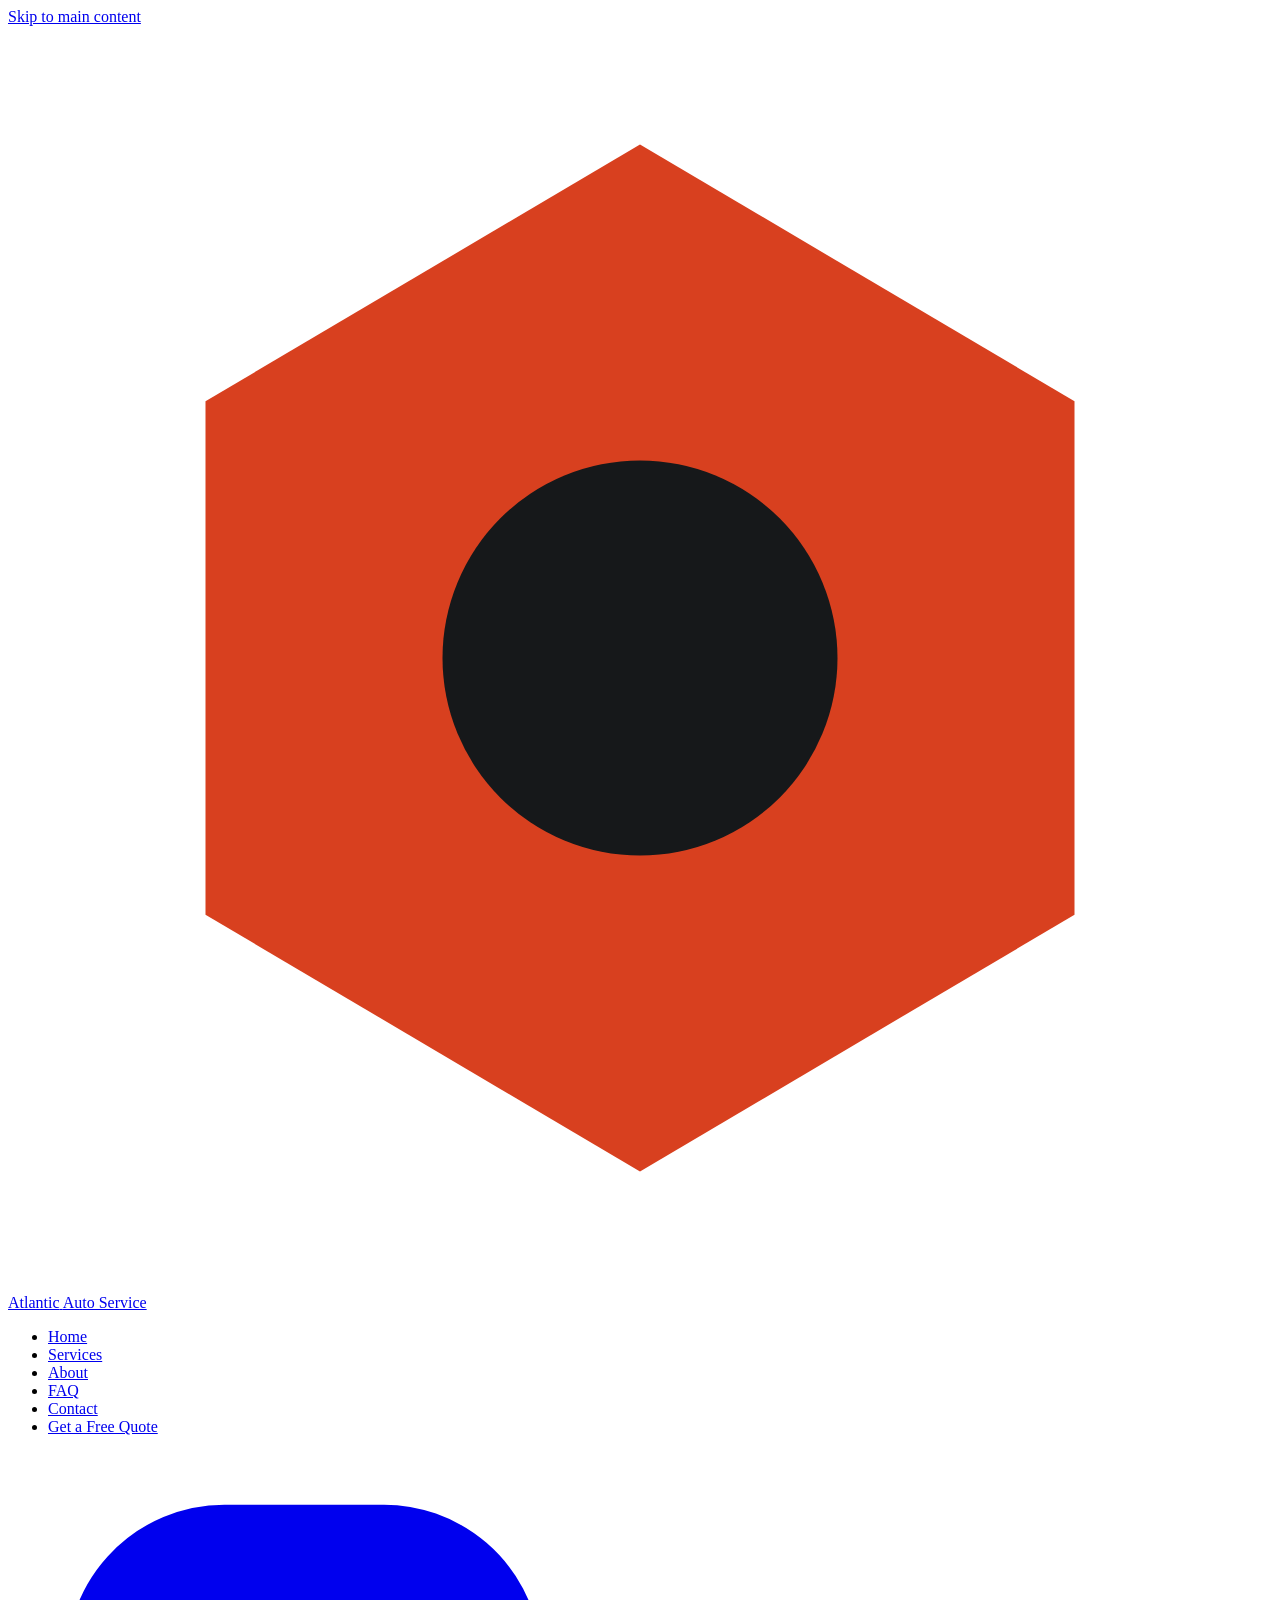
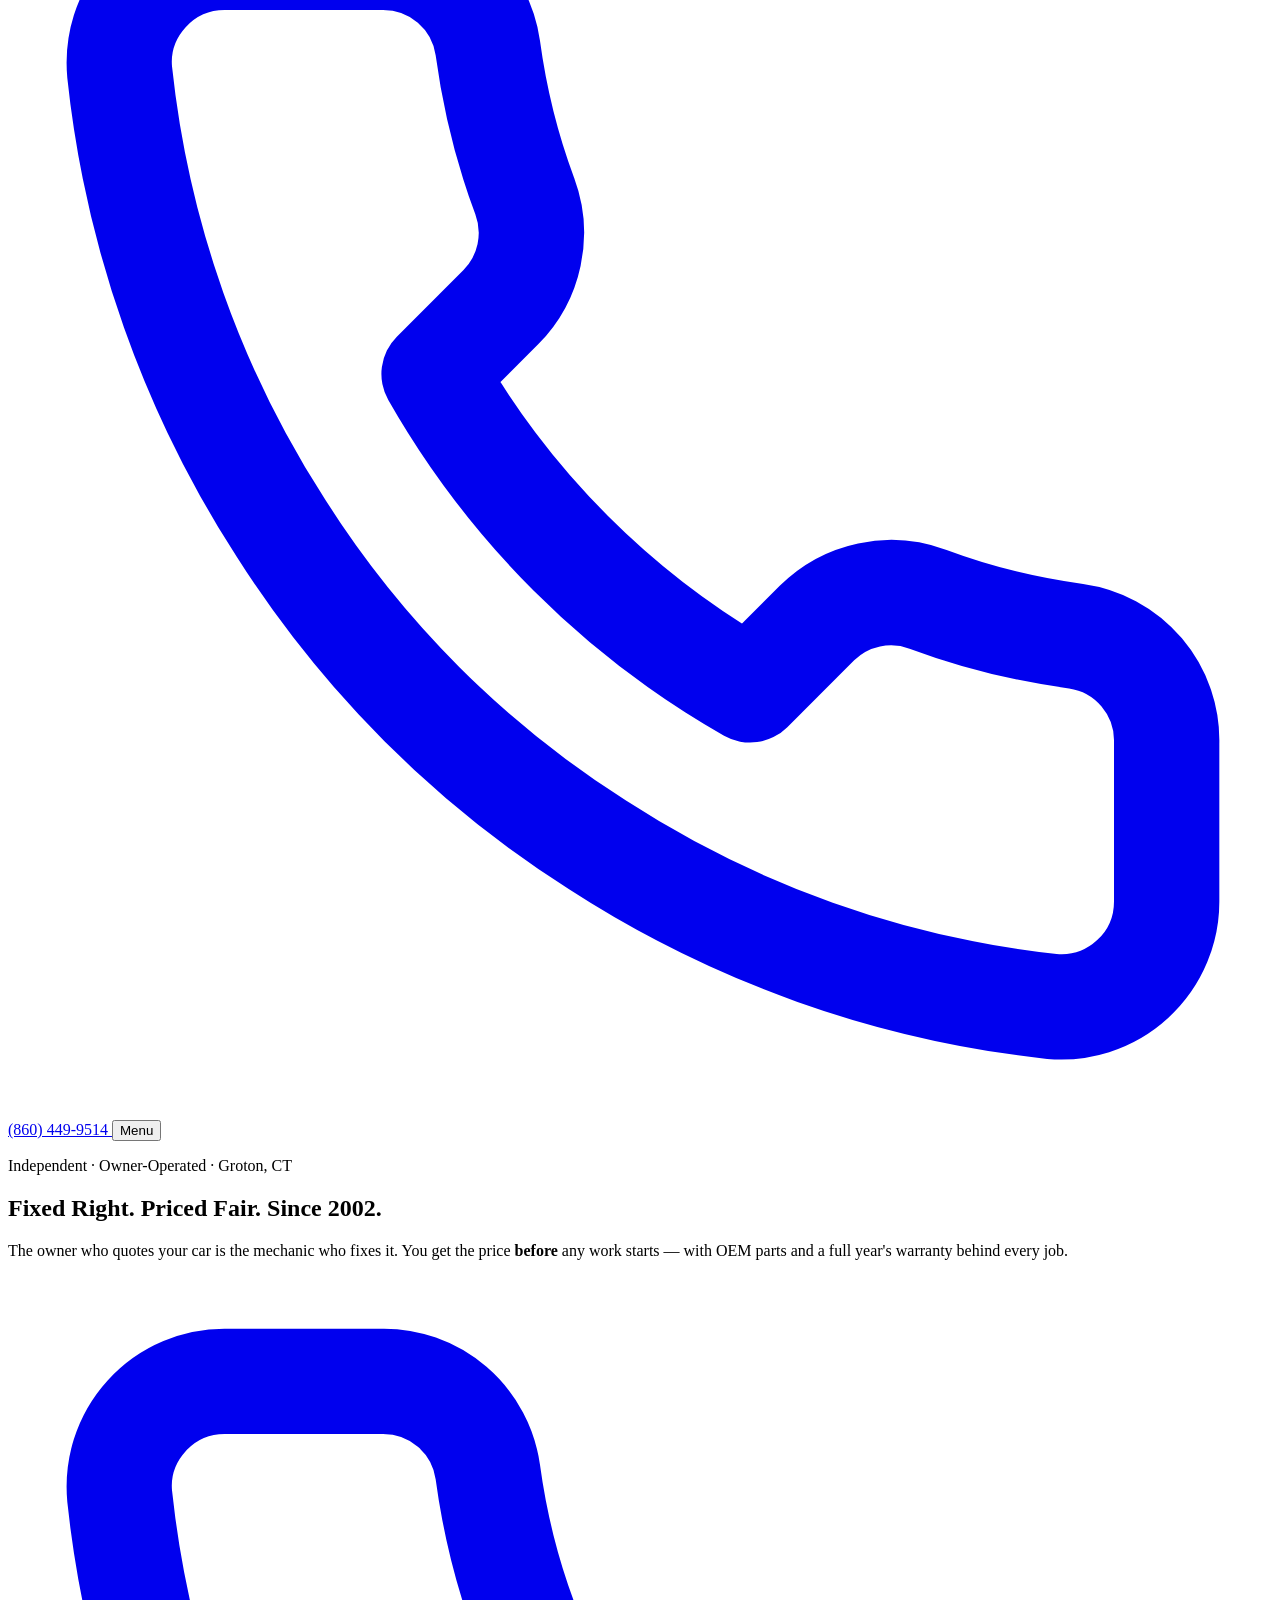
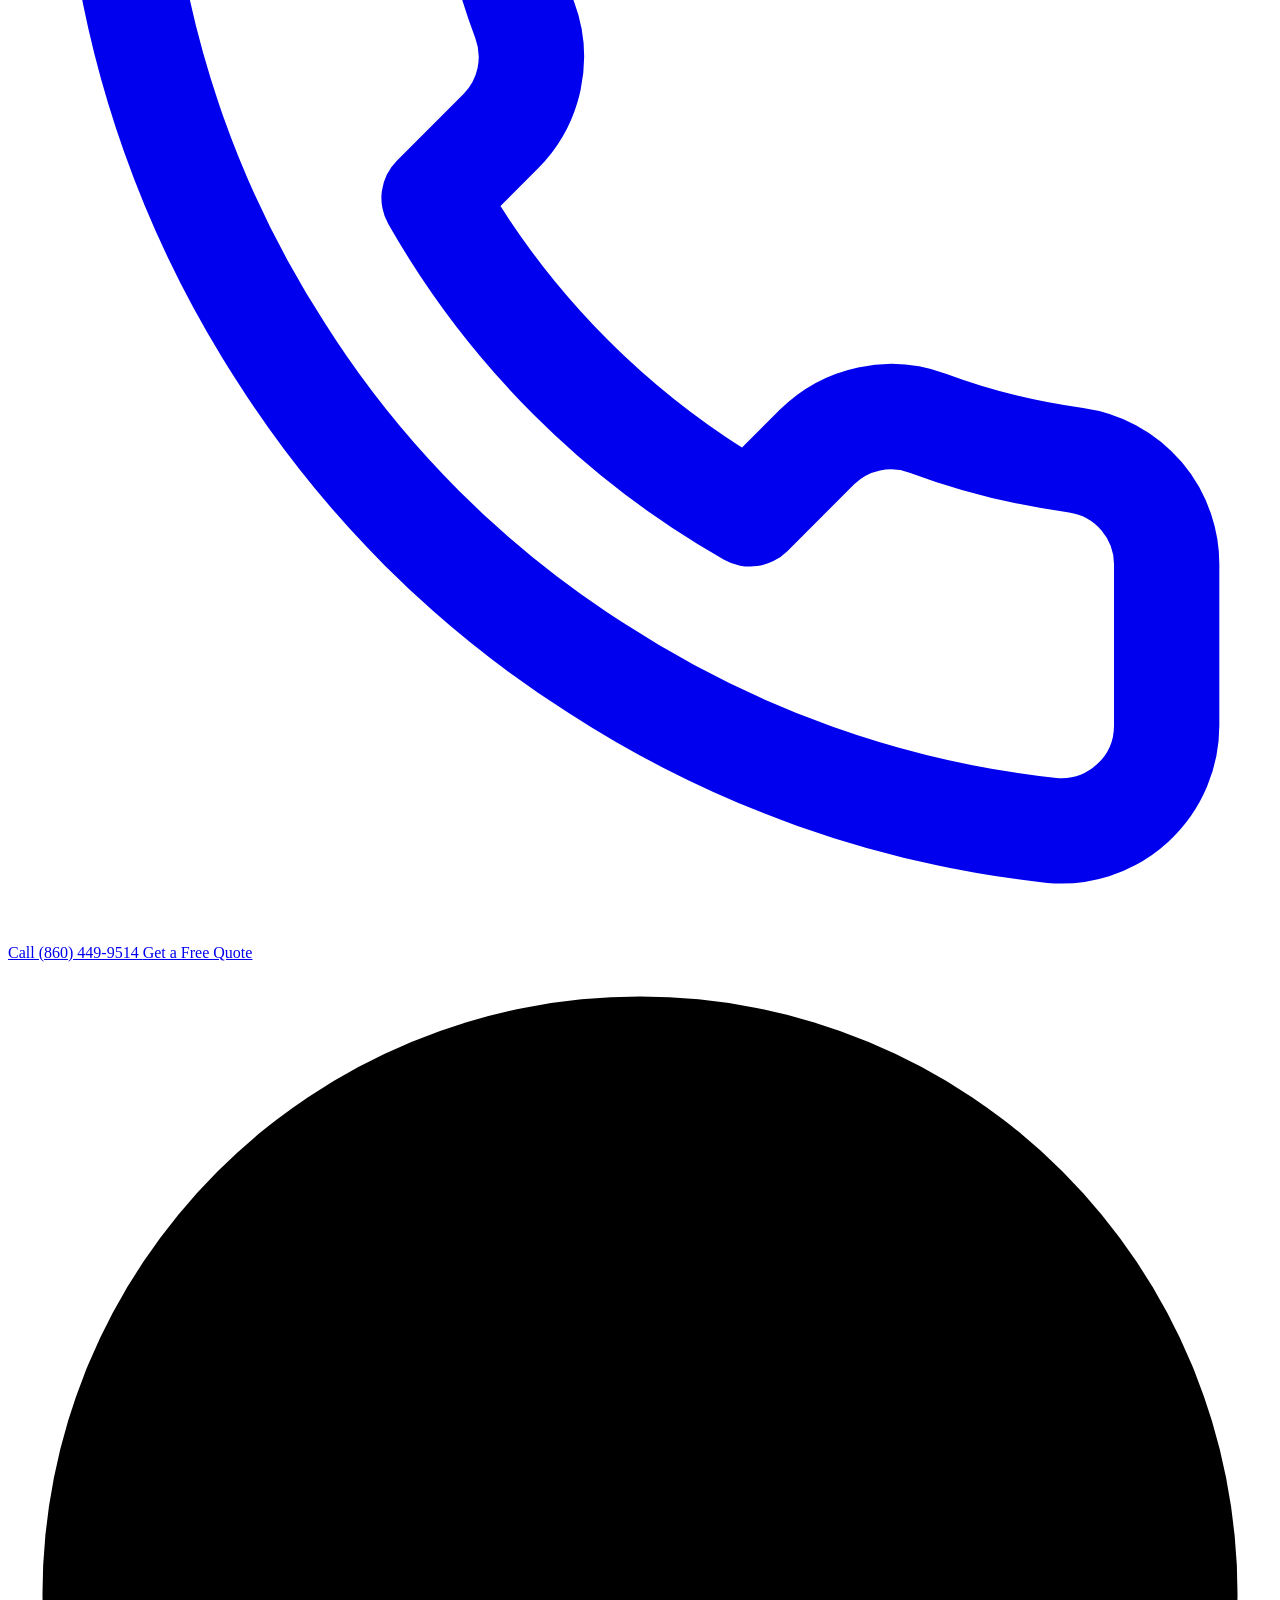
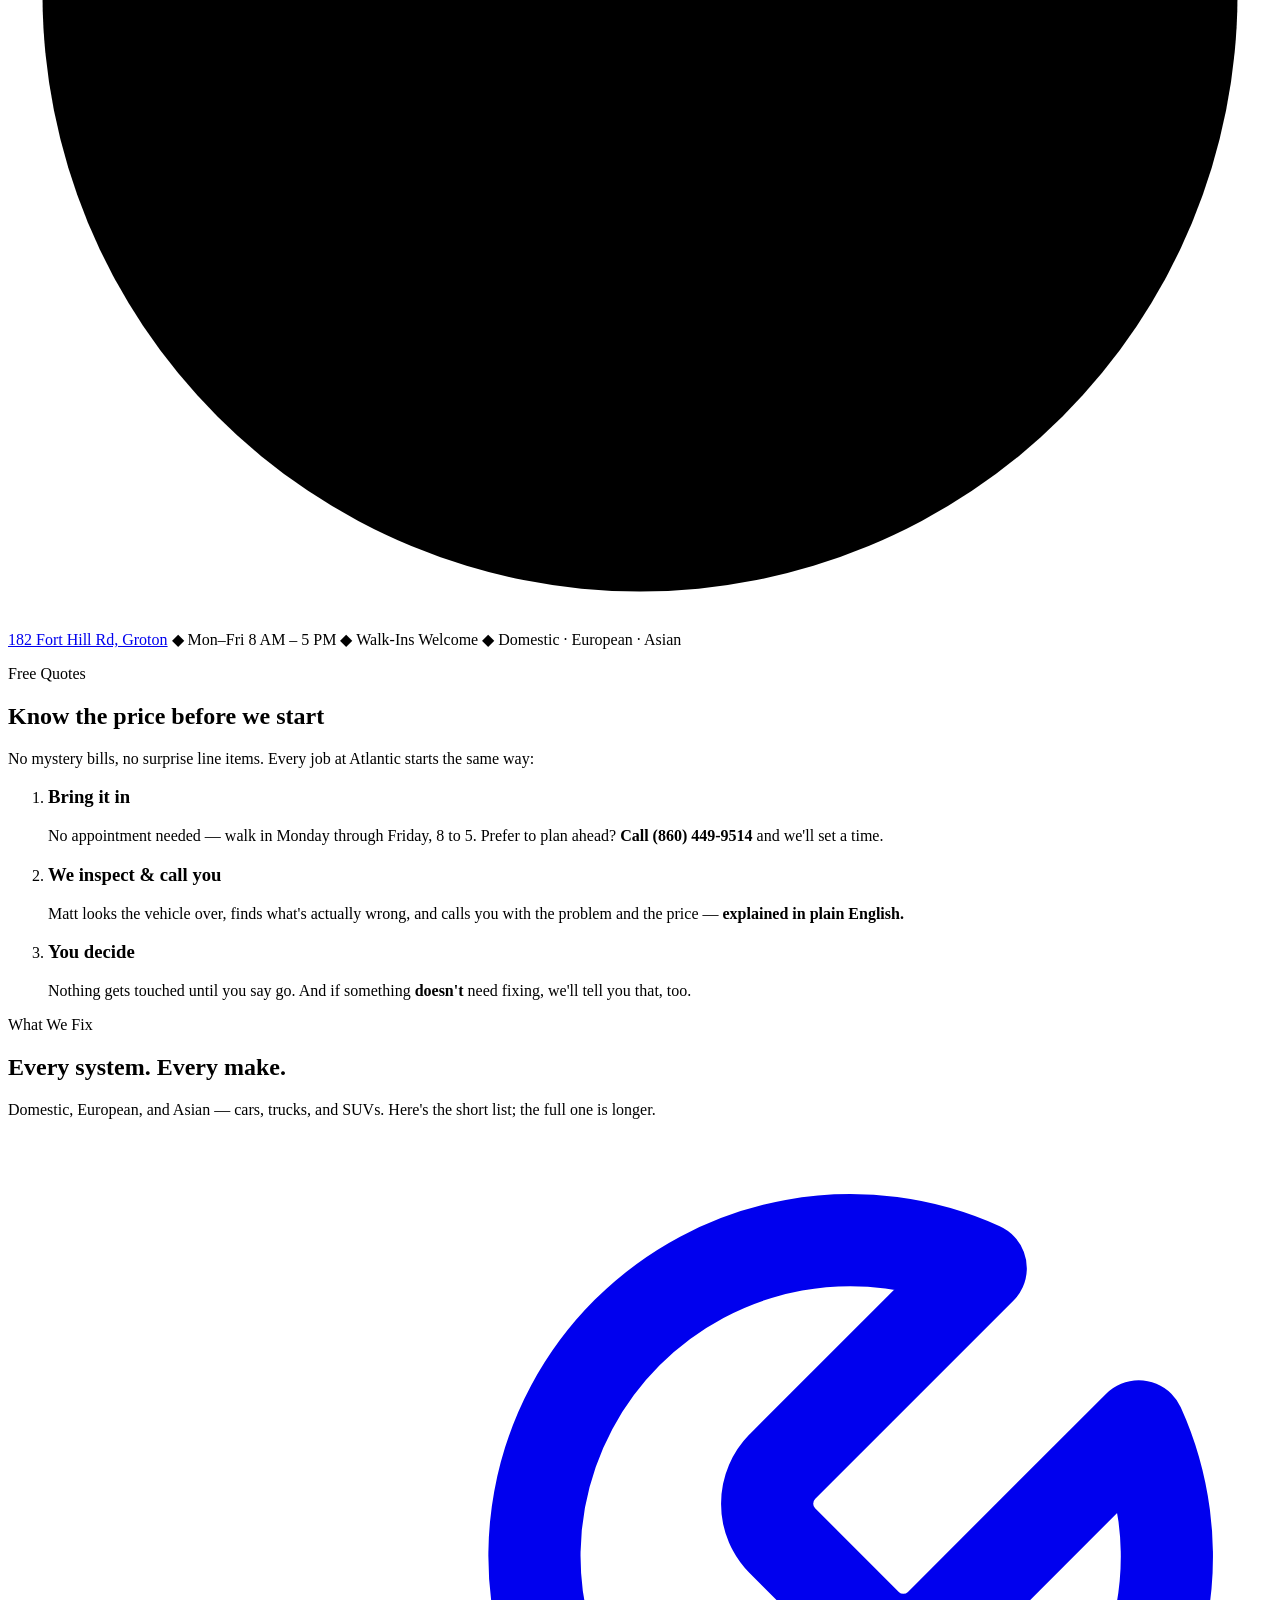
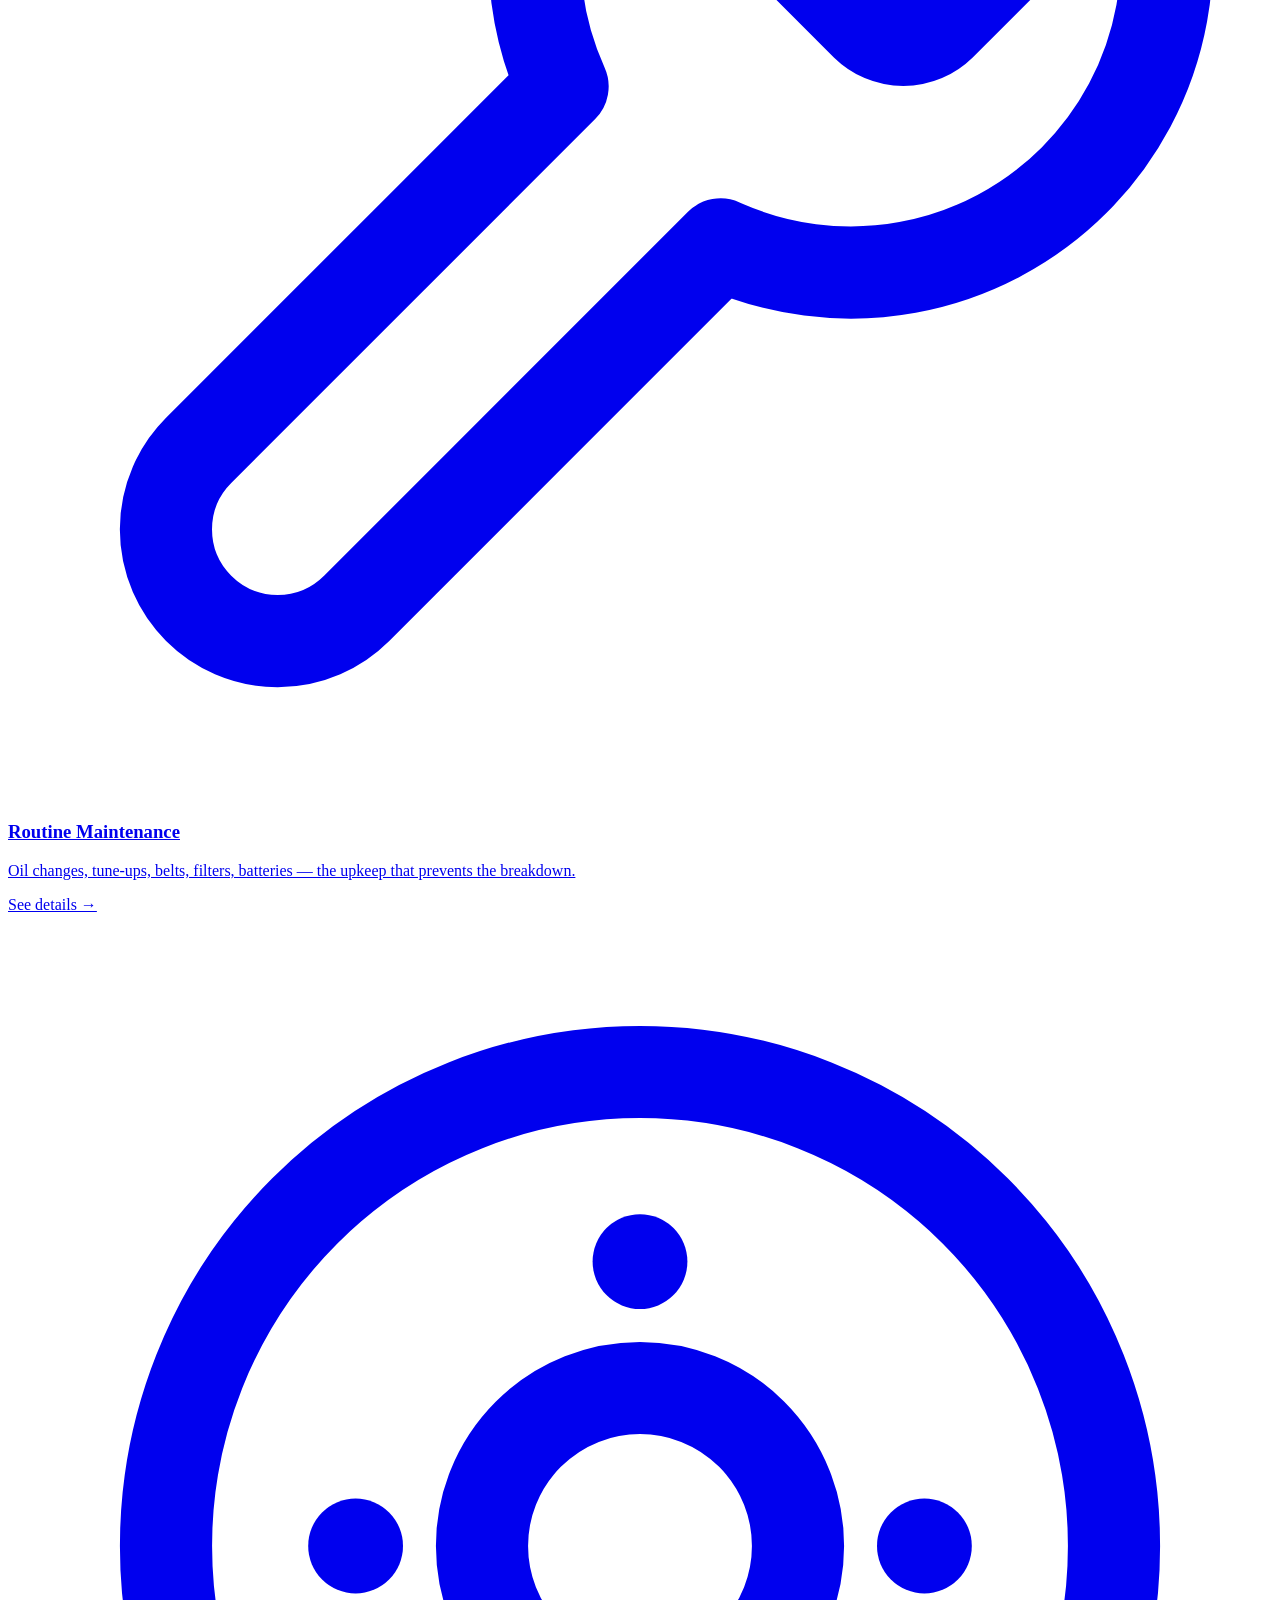
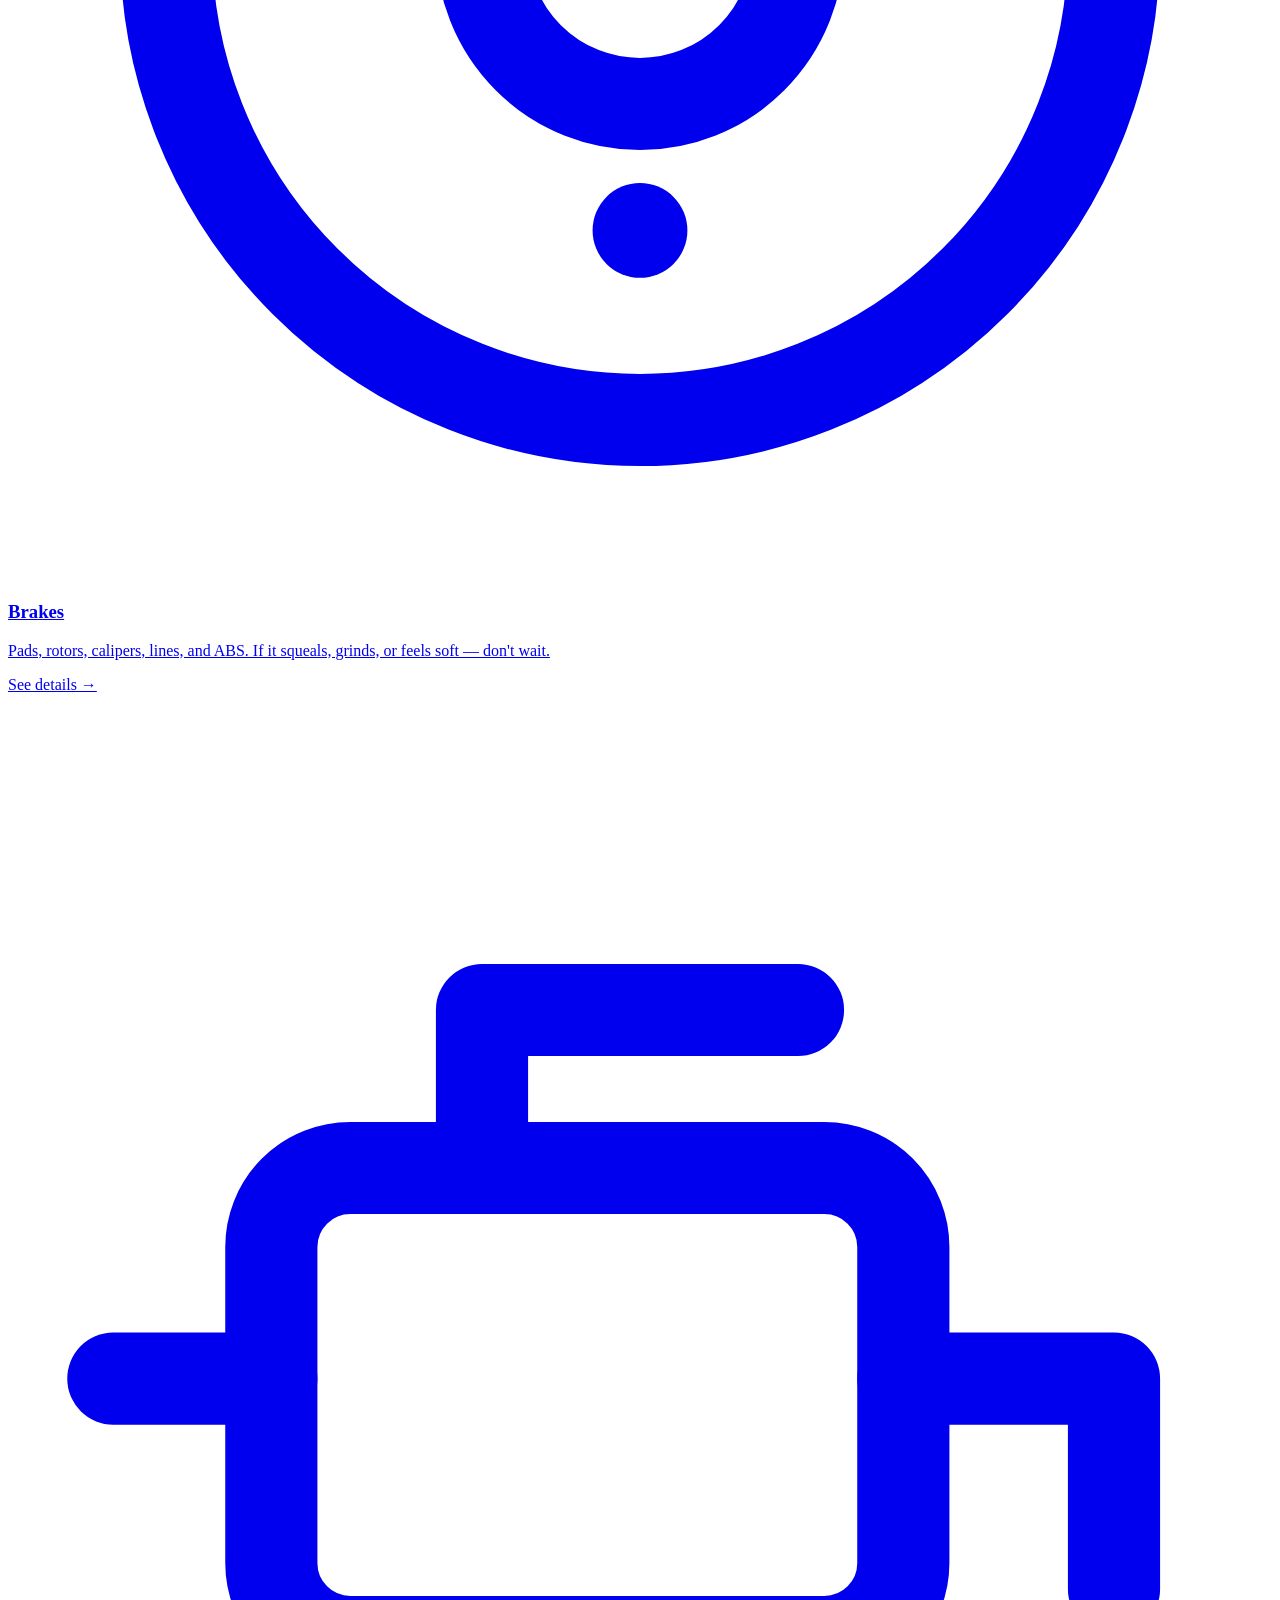
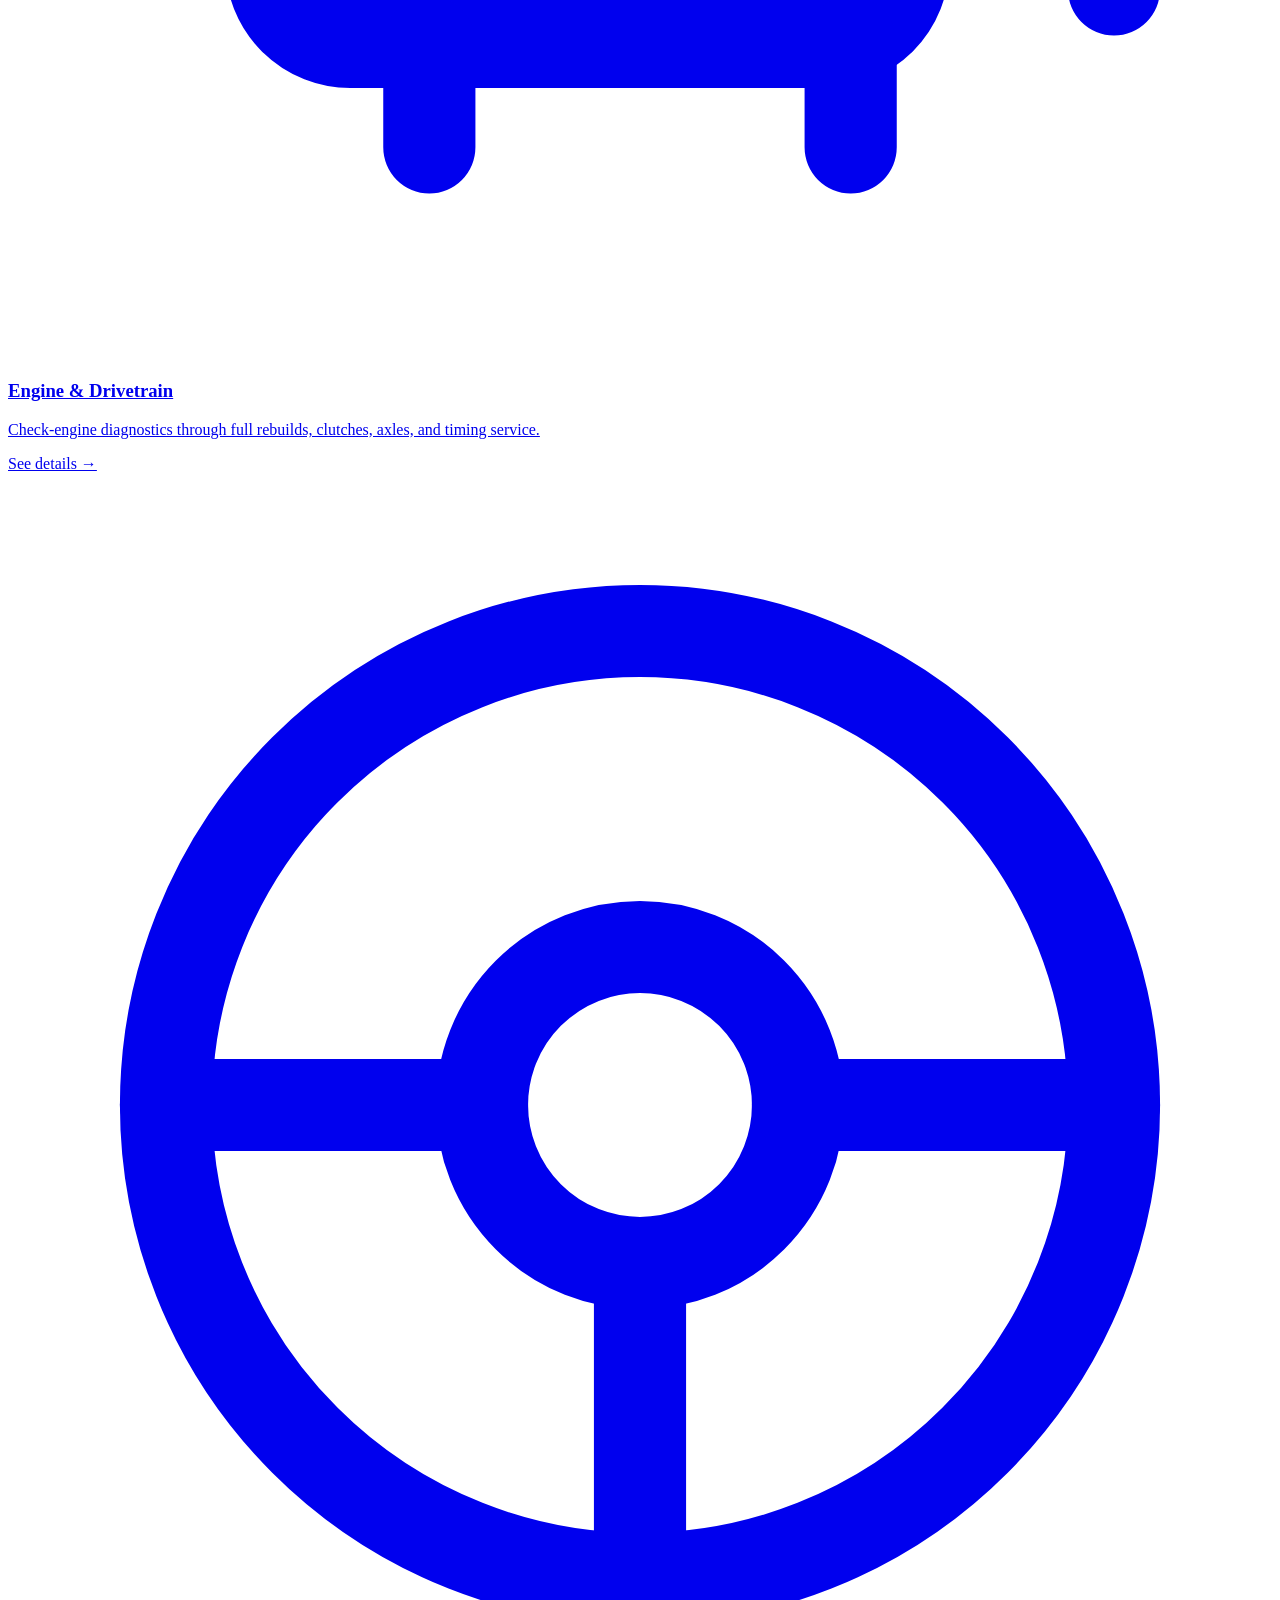
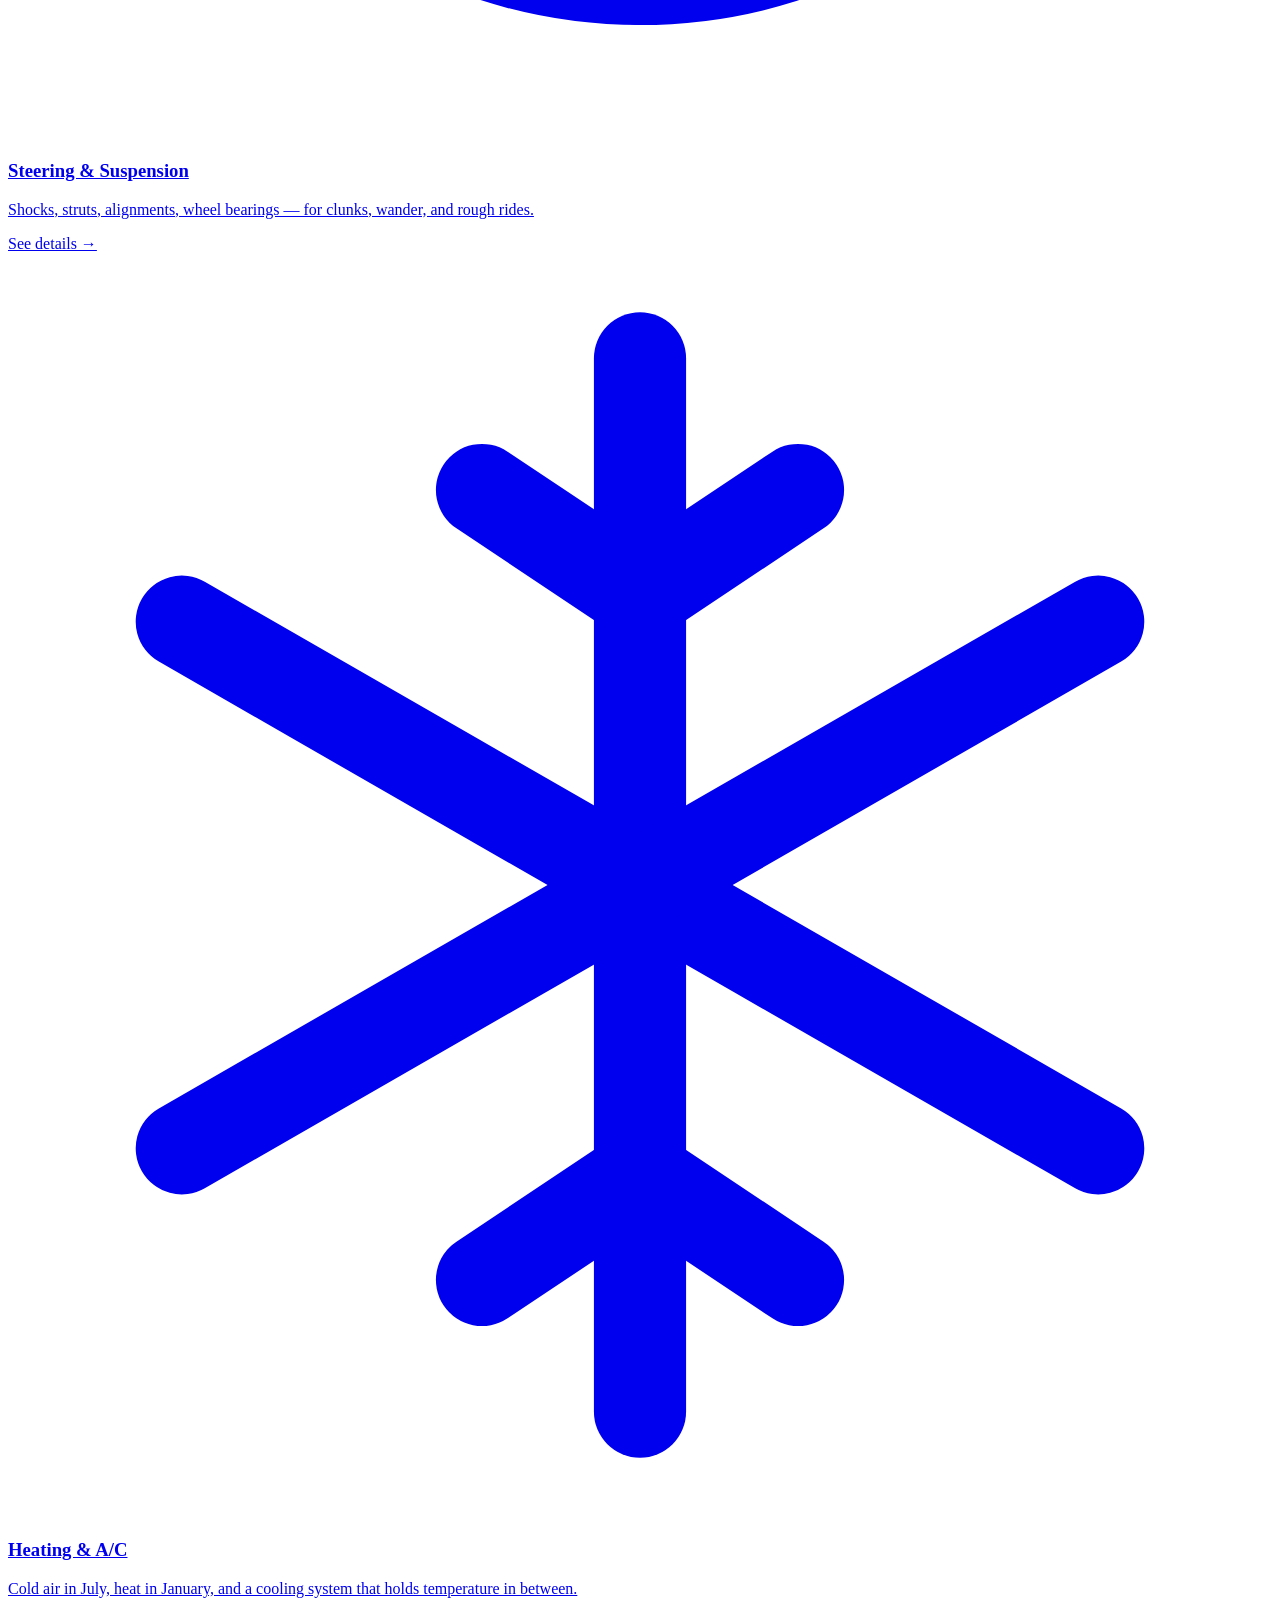
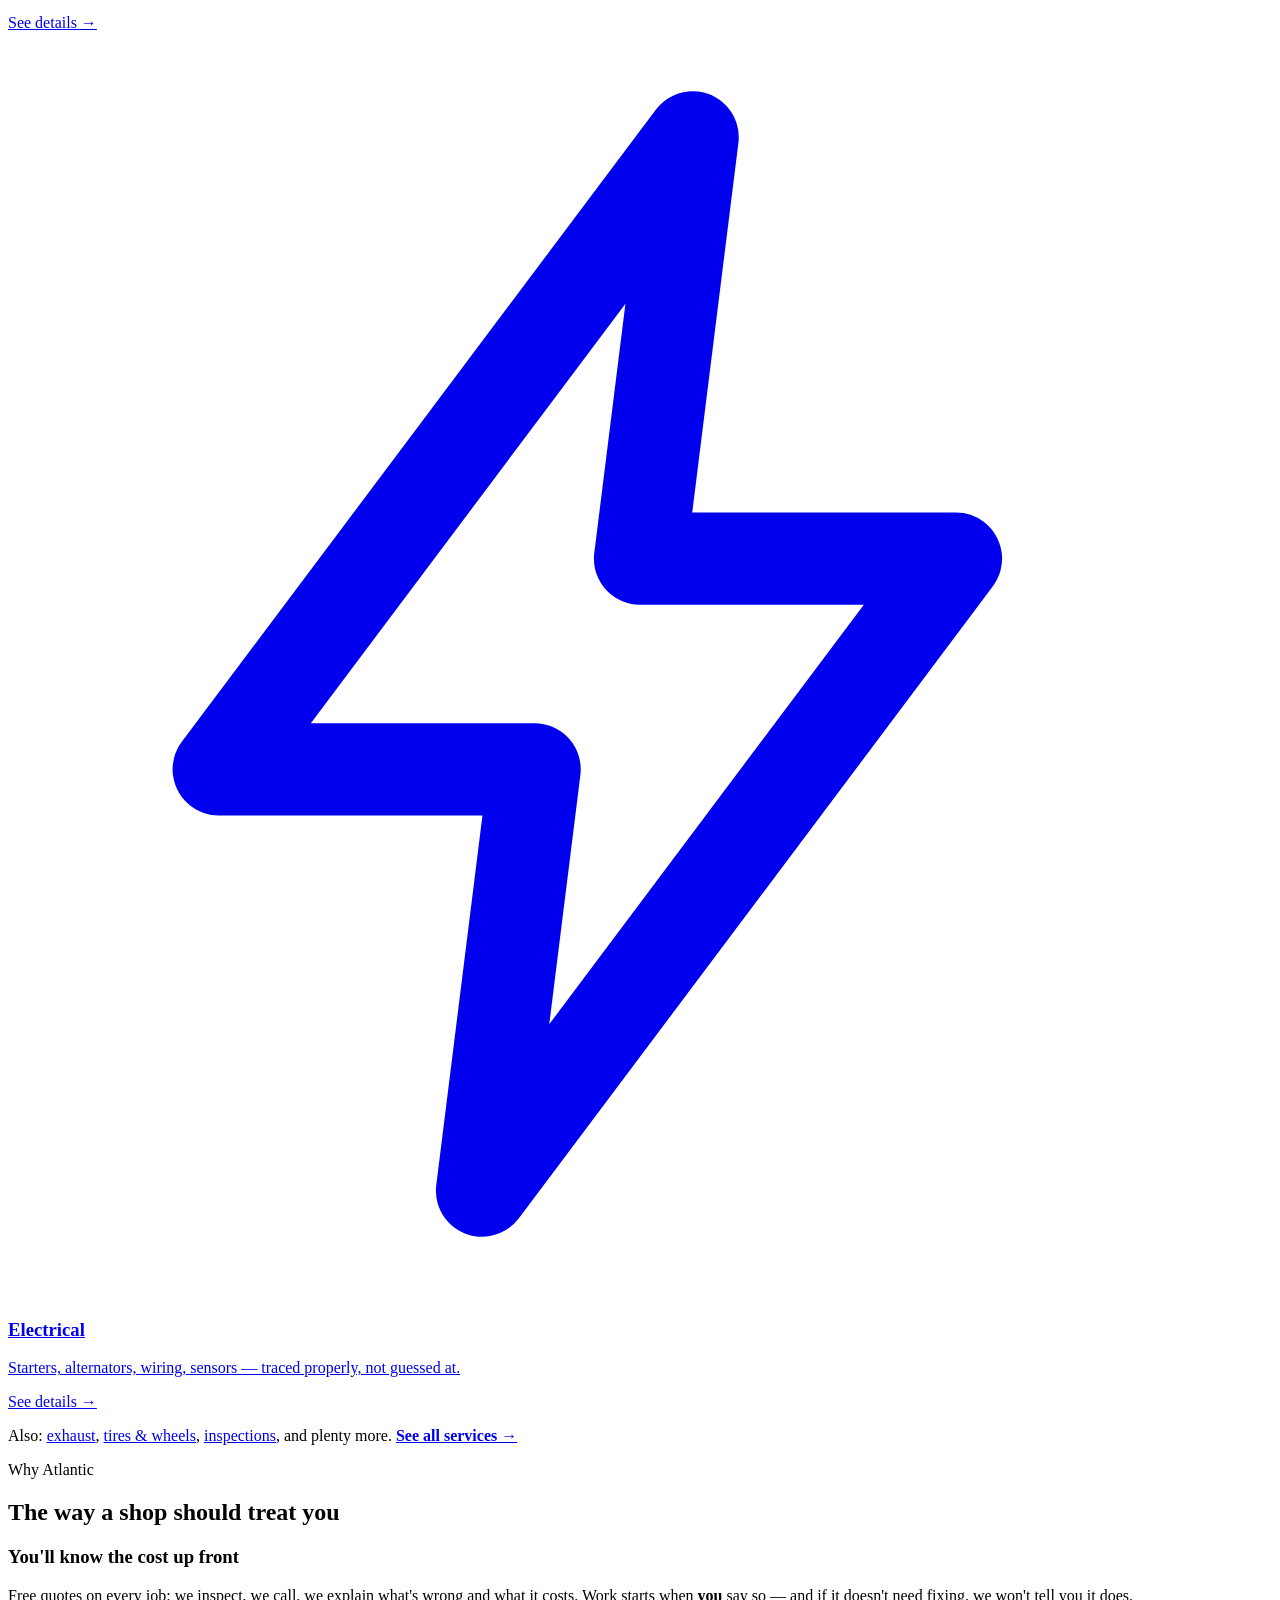
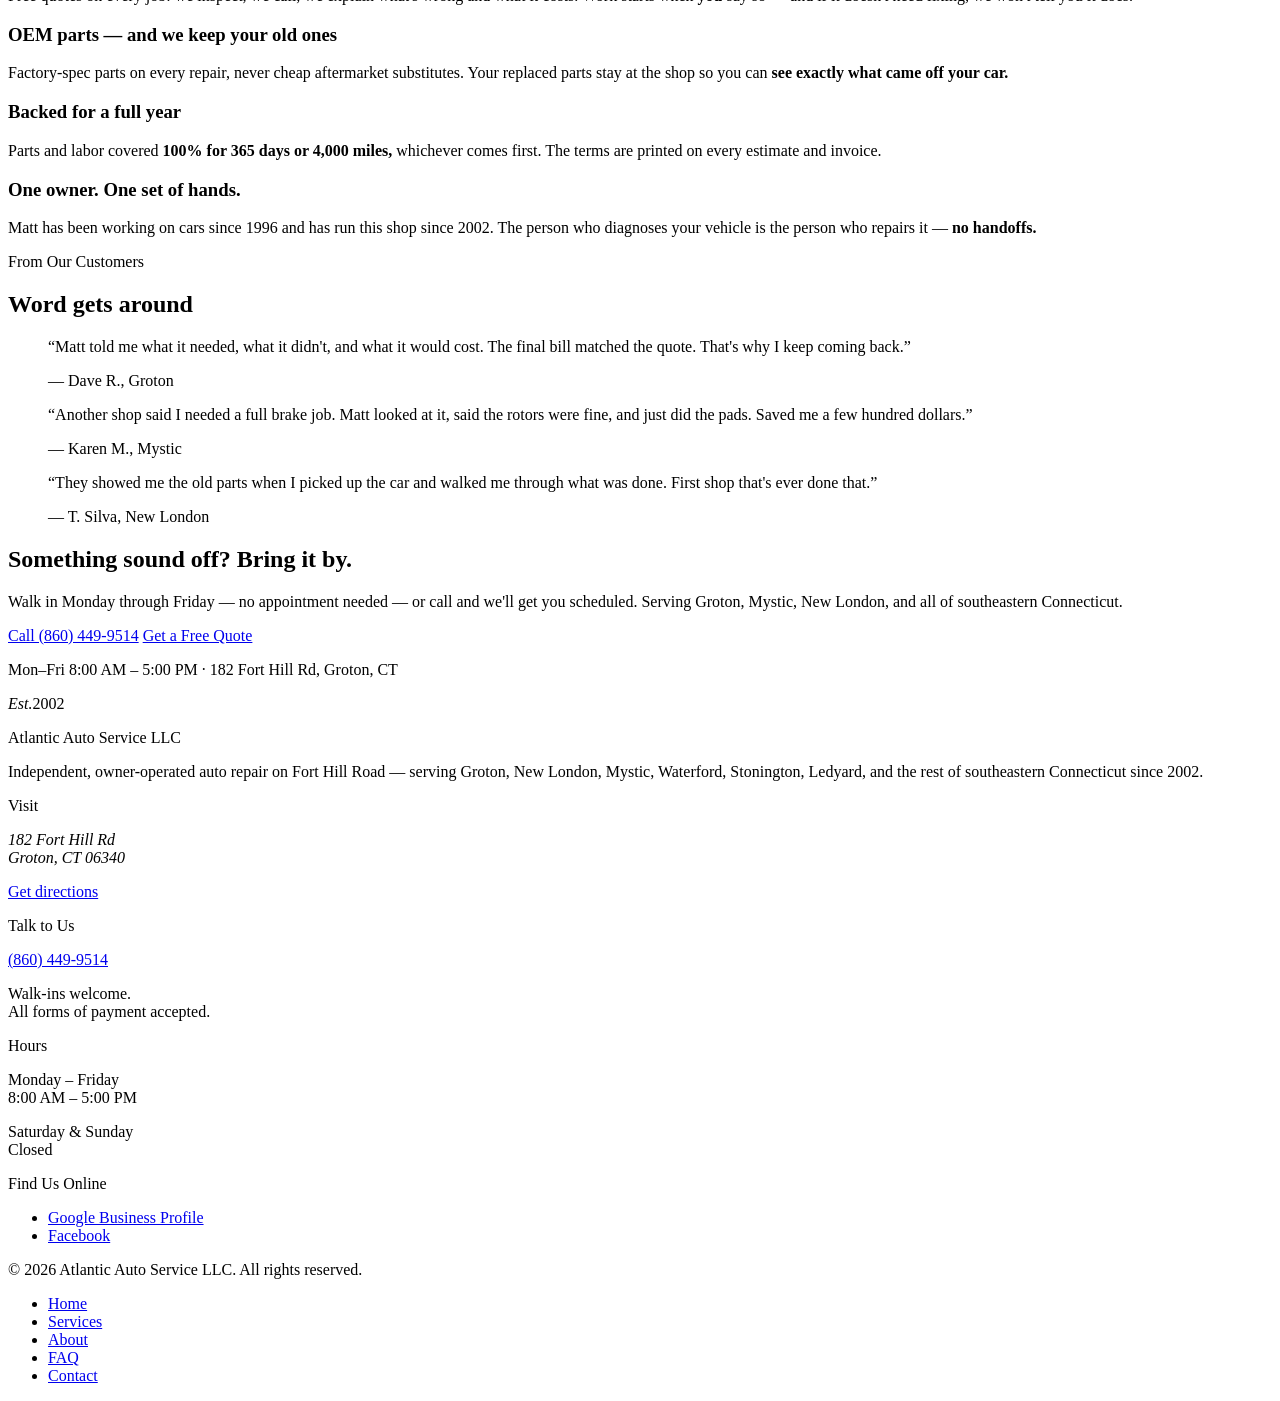
==== commit 69912e1e: "Add files via upload" ====
--- a/index.html
+++ b/index.html
@@ -1,275 +1,380 @@
-<!DOCTYPE HTML>
-<!--
-	Twenty by HTML5 UP
-	html5up.net | @ajlkn
-	Free for personal and commercial use under the CCA 3.0 license (html5up.net/license)
--->
-<html>
-	<head>
-		<title>Twenty by HTML5 UP</title>
-		<meta charset="utf-8" />
-		<meta name="viewport" content="width=device-width, initial-scale=1, user-scalable=no" />
-		<link rel="stylesheet" href="assets/css/main.css" />
-		<noscript><link rel="stylesheet" href="assets/css/noscript.css" /></noscript>
-	</head>
-	<body class="index is-preload">
-		<div id="page-wrapper">
-
-			<!-- Header -->
-				<header id="header" class="alt">
-					<h1 id="logo"><a href="index.html">Twenty <span>by HTML5 UP</span></a></h1>
-					<nav id="nav">
-						<ul>
-							<li class="current"><a href="index.html">Welcome</a></li>
-							<li class="submenu">
-								<a href="#">Layouts</a>
-								<ul>
-									<li><a href="left-sidebar.html">Left Sidebar</a></li>
-									<li><a href="right-sidebar.html">Right Sidebar</a></li>
-									<li><a href="no-sidebar.html">No Sidebar</a></li>
-									<li><a href="contact.html">Contact</a></li>
-									<li class="submenu">
-										<a href="#">Submenu</a>
-										<ul>
-											<li><a href="#">Dolore Sed</a></li>
-											<li><a href="#">Consequat</a></li>
-											<li><a href="#">Lorem Magna</a></li>
-											<li><a href="#">Sed Magna</a></li>
-											<li><a href="#">Ipsum Nisl</a></li>
-										</ul>
-									</li>
-								</ul>
-							</li>
-							<li><a href="#" class="button primary">Sign Up</a></li>
-						</ul>
-					</nav>
-				</header>
-
-			<!-- Banner -->
-				<section id="banner">
-
-					<!--
-						".inner" is set up as an inline-block so it automatically expands
-						in both directions to fit whatever's inside it. This means it won't
-						automatically wrap lines, so be sure to use line breaks where
-						appropriate (<br />).
-					-->
-					<div class="inner">
-
-						<header>
-							<h2>TWENTY</h2>
-						</header>
-						<p>This is <strong>Twenty</strong>, a free
-						<br />
-						responsive template
-						<br />
-						by <a href="http://html5up.net">HTML5 UP</a>.</p>
-						<footer>
-							<ul class="buttons stacked">
-								<li><a href="#main" class="button fit scrolly">Tell Me More</a></li>
-							</ul>
-						</footer>
-
-					</div>
-
-				</section>
-
-			<!-- Main -->
-				<article id="main">
-
-					<header class="special container">
-						<span class="icon solid fa-chart-bar"></span>
-						<h2>As this is my <strong>twentieth</strong> freebie for HTML5 UP
-						<br />
-						I decided to give it a really creative name.</h2>
-						<p>Turns out <strong>Twenty</strong> was the best I could come up with. Anyway, lame name aside,
-						<br />
-						it's minimally designed, fully responsive, built on HTML5/CSS3,
-						and, like all my stuff,
-						<br />
-						released for free under the <a href="http://html5up.net/license">Creative Commons Attribution 3.0</a> license. Have fun!</p>
-					</header>
-
-					<!-- One -->
-						<section class="wrapper style2 container special-alt">
-							<div class="row gtr-50">
-								<div class="col-8 col-12-narrower">
-
-									<header>
-										<h2>Behold the <strong>icons</strong> that visualize what you’re all about. or just take up space. your call bro.</h2>
-									</header>
-									<p>Sed tristique purus vitae volutpat ultrices. Aliquam eu elit eget arcu comteger ut fermentum lorem. Lorem ipsum dolor sit amet. Sed tristique purus vitae volutpat ultrices. eu elit eget commodo. Sed tristique purus vitae volutpat ultrices. Aliquam eu elit eget arcu commodo.</p>
-									<footer>
-										<ul class="buttons">
-											<li><a href="#" class="button">Find Out More</a></li>
-										</ul>
-									</footer>
-
-								</div>
-								<div class="col-4 col-12-narrower imp-narrower">
-
-									<ul class="featured-icons">
-										<li><span class="icon fa-clock"><span class="label">Feature 1</span></span></li>
-										<li><span class="icon solid fa-volume-up"><span class="label">Feature 2</span></span></li>
-										<li><span class="icon solid fa-laptop"><span class="label">Feature 3</span></span></li>
-										<li><span class="icon solid fa-inbox"><span class="label">Feature 4</span></span></li>
-										<li><span class="icon solid fa-lock"><span class="label">Feature 5</span></span></li>
-										<li><span class="icon solid fa-cog"><span class="label">Feature 6</span></span></li>
-									</ul>
-
-								</div>
-							</div>
-						</section>
-
-					<!-- Two -->
-						<section class="wrapper style1 container special">
-							<div class="row">
-								<div class="col-4 col-12-narrower">
-
-									<section>
-										<span class="icon solid featured fa-check"></span>
-										<header>
-											<h3>This is Something</h3>
-										</header>
-										<p>Sed tristique purus vitae volutpat ultrices. Aliquam eu elit eget arcu commodo suscipit dolor nec nibh. Proin a ullamcorper elit, et sagittis turpis. Integer ut fermentum.</p>
-									</section>
-
-								</div>
-								<div class="col-4 col-12-narrower">
-
-									<section>
-										<span class="icon solid featured fa-check"></span>
-										<header>
-											<h3>Also Something</h3>
-										</header>
-										<p>Sed tristique purus vitae volutpat ultrices. Aliquam eu elit eget arcu commodo suscipit dolor nec nibh. Proin a ullamcorper elit, et sagittis turpis. Integer ut fermentum.</p>
-									</section>
-
-								</div>
-								<div class="col-4 col-12-narrower">
-
-									<section>
-										<span class="icon solid featured fa-check"></span>
-										<header>
-											<h3>Probably Something</h3>
-										</header>
-										<p>Sed tristique purus vitae volutpat ultrices. Aliquam eu elit eget arcu commodo suscipit dolor nec nibh. Proin a ullamcorper elit, et sagittis turpis. Integer ut fermentum.</p>
-									</section>
-
-								</div>
-							</div>
-						</section>
-
-					<!-- Three -->
-						<section class="wrapper style3 container special">
-
-							<header class="major">
-								<h2>Next look at this <strong>cool stuff</strong></h2>
-							</header>
-
-							<div class="row">
-								<div class="col-6 col-12-narrower">
-
-									<section>
-										<a href="#" class="image featured"><img src="images/pic01.jpg" alt="" /></a>
-										<header>
-											<h3>A Really Fast Train</h3>
-										</header>
-										<p>Sed tristique purus vitae volutpat commodo suscipit amet sed nibh. Proin a ullamcorper sed blandit. Sed tristique purus vitae volutpat commodo suscipit ullamcorper sed blandit lorem ipsum dolore.</p>
-									</section>
-
-								</div>
-								<div class="col-6 col-12-narrower">
-
-									<section>
-										<a href="#" class="image featured"><img src="images/pic02.jpg" alt="" /></a>
-										<header>
-											<h3>An Airport Terminal</h3>
-										</header>
-										<p>Sed tristique purus vitae volutpat commodo suscipit amet sed nibh. Proin a ullamcorper sed blandit. Sed tristique purus vitae volutpat commodo suscipit ullamcorper sed blandit lorem ipsum dolore.</p>
-									</section>
-
-								</div>
-							</div>
-							<div class="row">
-								<div class="col-6 col-12-narrower">
-
-									<section>
-										<a href="#" class="image featured"><img src="images/pic03.jpg" alt="" /></a>
-										<header>
-											<h3>Hyperspace Travel</h3>
-										</header>
-										<p>Sed tristique purus vitae volutpat commodo suscipit amet sed nibh. Proin a ullamcorper sed blandit. Sed tristique purus vitae volutpat commodo suscipit ullamcorper sed blandit lorem ipsum dolore.</p>
-									</section>
-
-								</div>
-								<div class="col-6 col-12-narrower">
-
-									<section>
-										<a href="#" class="image featured"><img src="images/pic04.jpg" alt="" /></a>
-										<header>
-											<h3>And Another Train</h3>
-										</header>
-										<p>Sed tristique purus vitae volutpat commodo suscipit amet sed nibh. Proin a ullamcorper sed blandit. Sed tristique purus vitae volutpat commodo suscipit ullamcorper sed blandit lorem ipsum dolore.</p>
-									</section>
-
-								</div>
-							</div>
-
-							<footer class="major">
-								<ul class="buttons">
-									<li><a href="#" class="button">See More</a></li>
-								</ul>
-							</footer>
-
-						</section>
-
-				</article>
-
-			<!-- CTA -->
-				<section id="cta">
-
-					<header>
-						<h2>Ready to do <strong>something</strong>?</h2>
-						<p>Proin a ullamcorper elit, et sagittis turpis integer ut fermentum.</p>
-					</header>
-					<footer>
-						<ul class="buttons">
-							<li><a href="#" class="button primary">Take My Money</a></li>
-							<li><a href="#" class="button">LOL Wut</a></li>
-						</ul>
-					</footer>
-
-				</section>
-
-			<!-- Footer -->
-				<footer id="footer">
-
-					<ul class="icons">
-						<li><a href="#" class="icon brands circle fa-twitter"><span class="label">Twitter</span></a></li>
-						<li><a href="#" class="icon brands circle fa-facebook-f"><span class="label">Facebook</span></a></li>
-						<li><a href="#" class="icon brands circle fa-google-plus-g"><span class="label">Google+</span></a></li>
-						<li><a href="#" class="icon brands circle fa-github"><span class="label">Github</span></a></li>
-						<li><a href="#" class="icon brands circle fa-dribbble"><span class="label">Dribbble</span></a></li>
-					</ul>
-
-					<ul class="copyright">
-						<li>&copy; Untitled</li><li>Design: <a href="http://html5up.net">HTML5 UP</a></li>
-					</ul>
-
-				</footer>
-
-		</div>
-
-		<!-- Scripts -->
-			<script src="assets/js/jquery.min.js"></script>
-			<script src="assets/js/jquery.dropotron.min.js"></script>
-			<script src="assets/js/jquery.scrolly.min.js"></script>
-			<script src="assets/js/jquery.scrollex.min.js"></script>
-			<script src="assets/js/browser.min.js"></script>
-			<script src="assets/js/breakpoints.min.js"></script>
-			<script src="assets/js/util.js"></script>
-			<script src="assets/js/main.js"></script>
-
-	</body>
-</html>+<!DOCTYPE html>
+<html lang="en">
+<head>
+  <meta charset="utf-8">
+  <meta name="viewport" content="width=device-width, initial-scale=1">
+  <title>Atlantic Auto Service | Auto Repair in Groton, CT — Since 2002</title>
+  <meta name="description" content="Independent, owner-operated auto repair in Groton, CT since 2002. Free quotes, OEM parts, 1-year/4,000-mile warranty. Walk-ins welcome — call (860) 449-9514.">
+  <meta name="theme-color" content="#16181a">
+  <link rel="icon" type="image/svg+xml" href="favicon.svg">
+
+  <!-- TODO: once the site is live, add a canonical link and og:url with the final address,
+       e.g. https://YOUR-USERNAME.github.io/atlantic-auto-service/ or a custom domain -->
+  <meta property="og:site_name" content="Atlantic Auto Service">
+  <meta property="og:type" content="website">
+  <meta property="og:title" content="Atlantic Auto Service — Auto Repair in Groton, CT Since 2002">
+  <meta property="og:description" content="Free quotes, OEM parts, and a 1-year/4,000-mile warranty on every job. Walk-ins welcome, Mon–Fri 8–5. Call (860) 449-9514.">
+  <meta property="og:locale" content="en_US">
+
+  <link rel="preconnect" href="https://fonts.googleapis.com">
+  <link rel="preconnect" href="https://fonts.gstatic.com" crossorigin>
+  <link href="https://fonts.googleapis.com/css2?family=Barlow+Condensed:wght@600;700;800&family=Barlow:wght@400;500;600;700&display=swap" rel="stylesheet">
+  <link rel="stylesheet" href="css/styles.css">
+
+  <!-- Local business schema. NOTE: geo coordinates are approximate — for best local SEO,
+       right-click the shop's pin in Google Maps, copy the exact lat/long, and paste it below. -->
+  <script type="application/ld+json">
+  {
+    "@context": "https://schema.org",
+    "@type": "AutoRepair",
+    "name": "Atlantic Auto Service",
+    "description": "Independent, owner-operated auto repair shop in Groton, CT. Servicing domestic, European, and Asian vehicles since 2002. Free quotes, OEM parts, 1-year/4,000-mile warranty.",
+    "telephone": "+1-860-449-9514",
+    "address": {
+      "@type": "PostalAddress",
+      "streetAddress": "182 Fort Hill Rd",
+      "addressLocality": "Groton",
+      "addressRegion": "CT",
+      "postalCode": "06340",
+      "addressCountry": "US"
+    },
+    "geo": {
+      "@type": "GeoCoordinates",
+      "latitude": 41.3395,
+      "longitude": -72.0210
+    },
+    "hasMap": "https://www.google.com/maps/search/?api=1&query=182+Fort+Hill+Rd%2C+Groton%2C+CT+06340",
+    "openingHoursSpecification": [
+      {
+        "@type": "OpeningHoursSpecification",
+        "dayOfWeek": ["Monday", "Tuesday", "Wednesday", "Thursday", "Friday"],
+        "opens": "08:00",
+        "closes": "17:00"
+      }
+    ],
+    "foundingDate": "2002",
+    "founder": { "@type": "Person", "name": "Matt Kavgaci" },
+    "priceRange": "$$",
+    "paymentAccepted": "Cash, Credit Card, Debit Card, Check",
+    "currenciesAccepted": "USD",
+    "areaServed": [
+      { "@type": "City", "name": "Groton" },
+      { "@type": "City", "name": "New London" },
+      { "@type": "City", "name": "Mystic" },
+      { "@type": "City", "name": "Waterford" },
+      { "@type": "City", "name": "Stonington" },
+      { "@type": "City", "name": "Ledyard" }
+    ]
+  }
+  </script>
+</head>
+<body>
+  <a class="skip-link" href="#main">Skip to main content</a>
+
+  <header class="site-header">
+    <div class="container header-row">
+      <a class="brand" href="index.html" aria-label="Atlantic Auto Service — home">
+        <svg class="brand-mark" viewBox="0 0 64 64" aria-hidden="true" focusable="false">
+          <polygon points="32,6 54,19 54,45 32,58 10,45 10,19" fill="#d8401f"/>
+          <circle cx="32" cy="32" r="10" fill="#16181a"/>
+        </svg>
+        <span class="brand-text">
+          <span class="brand-name">Atlantic</span>
+          <span class="brand-sub">Auto Service</span>
+        </span>
+      </a>
+
+      <nav class="site-nav" id="site-nav" aria-label="Main navigation">
+        <ul>
+          <li><a href="index.html" aria-current="page">Home</a></li>
+          <li><a href="services.html">Services</a></li>
+          <li><a href="about.html">About</a></li>
+          <li><a href="faq.html">FAQ</a></li>
+          <li><a href="contact.html">Contact</a></li>
+          <li class="nav-quote-mobile"><a class="btn btn-primary" href="contact.html#quote">Get a Free Quote</a></li>
+        </ul>
+      </nav>
+
+      <div class="header-actions">
+        <a class="btn btn-primary btn-call" href="tel:+18604499514">
+          <svg viewBox="0 0 24 24" fill="none" stroke="currentColor" stroke-width="2" stroke-linecap="round" stroke-linejoin="round" aria-hidden="true" focusable="false"><path d="M22 16.92v3a2 2 0 0 1-2.18 2 19.79 19.79 0 0 1-8.63-3.07 19.5 19.5 0 0 1-6-6A19.79 19.79 0 0 1 2.12 4.18 2 2 0 0 1 4.11 2h3a2 2 0 0 1 2 1.72c.13.96.36 1.9.7 2.81a2 2 0 0 1-.45 2.11L8.09 9.91a16 16 0 0 0 6 6l1.27-1.27a2 2 0 0 1 2.11-.45c.91.34 1.85.57 2.81.7A2 2 0 0 1 22 16.92z"/></svg>
+          <span>(860) 449-9514</span>
+        </a>
+        <button class="nav-toggle" aria-expanded="false" aria-controls="site-nav">
+          <span class="bar"></span>
+          <span class="bar"></span>
+          <span class="bar"></span>
+          <span class="visually-hidden">Menu</span>
+        </button>
+      </div>
+    </div>
+  </header>
+
+  <main id="main">
+
+    <!-- ============ HERO ============ -->
+    <section class="hero" aria-labelledby="hero-heading">
+      <div class="container hero-grid">
+        <div>
+          <p class="eyebrow">Independent &middot; Owner-Operated &middot; Groton, CT</p>
+
+          <!-- TAGLINE — pick your favorite and swap the text below. Options:
+               1. Fixed Right. Priced Fair. Since 2002.   (currently in use)
+               2. Straight Answers. Solid Repairs. Since 2002.
+               3. Groton's Independent Garage — Since 2002. -->
+          <h1 id="hero-heading">Fixed Right. Priced&nbsp;Fair. <span class="accent">Since&nbsp;2002.</span></h1>
+
+          <p class="hero-hook">The owner who quotes your car is the mechanic who fixes it. You get the price <strong>before</strong> any work starts — with OEM parts and a full year's warranty behind every job.</p>
+
+          <div class="hero-ctas">
+            <a class="btn btn-primary btn-lg" href="tel:+18604499514">
+              <svg viewBox="0 0 24 24" fill="none" stroke="currentColor" stroke-width="2" stroke-linecap="round" stroke-linejoin="round" aria-hidden="true" focusable="false"><path d="M22 16.92v3a2 2 0 0 1-2.18 2 19.79 19.79 0 0 1-8.63-3.07 19.5 19.5 0 0 1-6-6A19.79 19.79 0 0 1 2.12 4.18 2 2 0 0 1 4.11 2h3a2 2 0 0 1 2 1.72c.13.96.36 1.9.7 2.81a2 2 0 0 1-.45 2.11L8.09 9.91a16 16 0 0 0 6 6l1.27-1.27a2 2 0 0 1 2.11-.45c.91.34 1.85.57 2.81.7A2 2 0 0 1 22 16.92z"/></svg>
+              Call (860) 449-9514
+            </a>
+            <a class="btn btn-ghost btn-lg" href="contact.html#quote">Get a Free Quote</a>
+          </div>
+        </div>
+
+        <div class="hero-seal-wrap">
+          <!-- Established 2002 seal -->
+          <svg class="seal" viewBox="0 0 220 220" role="img" aria-label="Established 2002 — Atlantic Auto Service, Groton, Connecticut">
+            <defs>
+              <path id="seal-top-home" d="M26,110 A84,84 0 0 1 194,110"/>
+              <path id="seal-bottom-home" d="M26,110 A84,84 0 0 0 194,110"/>
+            </defs>
+            <circle cx="110" cy="110" r="104" class="seal-ring-outer"/>
+            <circle cx="110" cy="110" r="66" class="seal-ring-inner"/>
+            <g>
+              <line x1="110" y1="9" x2="110" y2="17" class="seal-tick" transform="rotate(30 110 110)"/>
+              <line x1="110" y1="9" x2="110" y2="17" class="seal-tick" transform="rotate(60 110 110)"/>
+              <line x1="110" y1="9" x2="110" y2="17" class="seal-tick" transform="rotate(120 110 110)"/>
+              <line x1="110" y1="9" x2="110" y2="17" class="seal-tick" transform="rotate(150 110 110)"/>
+              <line x1="110" y1="9" x2="110" y2="17" class="seal-tick" transform="rotate(210 110 110)"/>
+              <line x1="110" y1="9" x2="110" y2="17" class="seal-tick" transform="rotate(240 110 110)"/>
+              <line x1="110" y1="9" x2="110" y2="17" class="seal-tick" transform="rotate(300 110 110)"/>
+              <line x1="110" y1="9" x2="110" y2="17" class="seal-tick" transform="rotate(330 110 110)"/>
+            </g>
+            <text class="seal-roundtext"><textPath href="#seal-top-home" startOffset="50%" text-anchor="middle">Atlantic Auto Service</textPath></text>
+            <text class="seal-roundtext"><textPath href="#seal-bottom-home" startOffset="50%" text-anchor="middle">Groton, Connecticut</textPath></text>
+            <text class="seal-star" x="26" y="115" text-anchor="middle" font-size="13">&#9733;</text>
+            <text class="seal-star" x="194" y="115" text-anchor="middle" font-size="13">&#9733;</text>
+            <text class="seal-est" x="110" y="84" text-anchor="middle">Established</text>
+            <text class="seal-year" x="110" y="141" text-anchor="middle">2002</text>
+            <line x1="84" y1="153" x2="136" y2="153" class="seal-rule"/>
+          </svg>
+        </div>
+      </div>
+    </section>
+
+    <!-- Door-lettering info strip -->
+    <div class="door-strip">
+      <div class="container door-strip-inner">
+        <a href="https://www.google.com/maps/search/?api=1&amp;query=182+Fort+Hill+Rd%2C+Groton%2C+CT+06340" target="_blank" rel="noopener">182 Fort Hill Rd, Groton</a>
+        <span class="sep" aria-hidden="true">&#9670;</span>
+        <span>Mon&ndash;Fri 8 AM &ndash; 5 PM</span>
+        <span class="sep" aria-hidden="true">&#9670;</span>
+        <span>Walk-Ins Welcome</span>
+        <span class="sep" aria-hidden="true">&#9670;</span>
+        <span>Domestic &middot; European &middot; Asian</span>
+      </div>
+    </div>
+
+    <!-- ============ FREE QUOTE STEPS ============ -->
+    <section class="section section--alt" aria-labelledby="quote-heading">
+      <div class="container">
+        <p class="eyebrow">Free Quotes</p>
+        <h2 class="section-h" id="quote-heading">Know the price before we start</h2>
+        <p class="lede">No mystery bills, no surprise line items. Every job at Atlantic starts the same way:</p>
+
+        <ol class="steps" role="list">
+          <li class="step">
+            <h3>Bring it in</h3>
+            <p>No appointment needed — walk in Monday through Friday, 8 to 5. Prefer to plan ahead? <strong>Call (860) 449-9514</strong> and we'll set a time.</p>
+          </li>
+          <li class="step">
+            <h3>We inspect &amp; call you</h3>
+            <p>Matt looks the vehicle over, finds what's actually wrong, and calls you with the problem and the price — <strong>explained in plain English.</strong></p>
+          </li>
+          <li class="step">
+            <h3>You decide</h3>
+            <p>Nothing gets touched until you say go. And if something <strong>doesn't</strong> need fixing, we'll tell you that, too.</p>
+          </li>
+        </ol>
+      </div>
+    </section>
+
+    <!-- ============ SERVICE HIGHLIGHTS ============ -->
+    <section class="section" aria-labelledby="services-heading">
+      <div class="container">
+        <p class="eyebrow">What We Fix</p>
+        <h2 class="section-h" id="services-heading">Every system. Every make.</h2>
+        <p class="lede">Domestic, European, and Asian — cars, trucks, and SUVs. Here's the short list; the full one is longer.</p>
+
+        <div class="card-grid">
+          <a class="svc-card" href="services.html#maintenance">
+            <svg class="icon" viewBox="0 0 24 24" fill="none" stroke="currentColor" stroke-width="1.75" stroke-linecap="round" stroke-linejoin="round" aria-hidden="true" focusable="false"><path d="M14.7 6.3a1 1 0 0 0 0 1.4l1.6 1.6a1 1 0 0 0 1.4 0l3.77-3.77a6 6 0 0 1-7.94 7.94l-6.91 6.91a2.12 2.12 0 0 1-3-3l6.91-6.91a6 6 0 0 1 7.94-7.94l-3.76 3.76z"/></svg>
+            <h3>Routine Maintenance</h3>
+            <p>Oil changes, tune-ups, belts, filters, batteries — the upkeep that prevents the breakdown.</p>
+            <span class="more">See details &rarr;</span>
+          </a>
+
+          <a class="svc-card" href="services.html#brakes">
+            <svg class="icon" viewBox="0 0 24 24" fill="none" stroke="currentColor" stroke-width="1.75" stroke-linecap="round" stroke-linejoin="round" aria-hidden="true" focusable="false"><circle cx="12" cy="12" r="9"/><circle cx="12" cy="12" r="3"/><circle cx="12" cy="6.6" r="0.9" fill="currentColor" stroke="none"/><circle cx="17.4" cy="12" r="0.9" fill="currentColor" stroke="none"/><circle cx="12" cy="17.4" r="0.9" fill="currentColor" stroke="none"/><circle cx="6.6" cy="12" r="0.9" fill="currentColor" stroke="none"/></svg>
+            <h3>Brakes</h3>
+            <p>Pads, rotors, calipers, lines, and ABS. If it squeals, grinds, or feels soft — don't wait.</p>
+            <span class="more">See details &rarr;</span>
+          </a>
+
+          <a class="svc-card" href="services.html#engine">
+            <svg class="icon" viewBox="0 0 24 24" fill="none" stroke="currentColor" stroke-width="1.75" stroke-linecap="round" stroke-linejoin="round" aria-hidden="true" focusable="false"><rect x="5" y="9" width="12" height="9" rx="1.5"/><path d="M9 9V6h6"/><path d="M17 13h4v4"/><path d="M5 13H2"/><path d="M8 18v2m8-2v2"/></svg>
+            <h3>Engine &amp; Drivetrain</h3>
+            <p>Check-engine diagnostics through full rebuilds, clutches, axles, and timing service.</p>
+            <span class="more">See details &rarr;</span>
+          </a>
+
+          <a class="svc-card" href="services.html#suspension">
+            <svg class="icon" viewBox="0 0 24 24" fill="none" stroke="currentColor" stroke-width="1.75" stroke-linecap="round" stroke-linejoin="round" aria-hidden="true" focusable="false"><circle cx="12" cy="12" r="9"/><circle cx="12" cy="12" r="3"/><path d="M3 12h6"/><path d="M15 12h6"/><path d="M12 15v6"/></svg>
+            <h3>Steering &amp; Suspension</h3>
+            <p>Shocks, struts, alignments, wheel bearings — for clunks, wander, and rough rides.</p>
+            <span class="more">See details &rarr;</span>
+          </a>
+
+          <a class="svc-card" href="services.html#hvac">
+            <svg class="icon" viewBox="0 0 24 24" fill="none" stroke="currentColor" stroke-width="1.75" stroke-linecap="round" stroke-linejoin="round" aria-hidden="true" focusable="false"><path d="M12 2v20"/><path d="M3.3 7 20.7 17"/><path d="M20.7 7 3.3 17"/><path d="m9 4.5 3 2 3-2"/><path d="m9 19.5 3-2 3 2"/></svg>
+            <h3>Heating &amp; A/C</h3>
+            <p>Cold air in July, heat in January, and a cooling system that holds temperature in between.</p>
+            <span class="more">See details &rarr;</span>
+          </a>
+
+          <a class="svc-card" href="services.html#electrical">
+            <svg class="icon" viewBox="0 0 24 24" fill="none" stroke="currentColor" stroke-width="1.75" stroke-linecap="round" stroke-linejoin="round" aria-hidden="true" focusable="false"><path d="M13 2 4 14h6l-1 8 9-12h-6l1-8z"/></svg>
+            <h3>Electrical</h3>
+            <p>Starters, alternators, wiring, sensors — traced properly, not guessed at.</p>
+            <span class="more">See details &rarr;</span>
+          </a>
+        </div>
+
+        <p class="grid-footnote">Also: <a href="services.html#exhaust">exhaust</a>, <a href="services.html#tires">tires &amp; wheels</a>, <a href="services.html#other">inspections</a>, and plenty more. <a href="services.html"><strong>See all services &rarr;</strong></a></p>
+      </div>
+    </section>
+
+    <!-- ============ WHY THIS SHOP ============ -->
+    <section class="section section--alt" aria-labelledby="why-heading">
+      <div class="container">
+        <p class="eyebrow">Why Atlantic</p>
+        <h2 class="section-h" id="why-heading">The way a shop should treat you</h2>
+
+        <div class="why-grid">
+          <div class="why">
+            <h3>You'll know the cost up front</h3>
+            <p>Free quotes on every job: we inspect, we call, we explain what's wrong and what it costs. Work starts when <strong>you</strong> say so — and if it doesn't need fixing, we won't tell you it does.</p>
+          </div>
+          <div class="why">
+            <h3>OEM parts — and we keep your old ones</h3>
+            <p>Factory-spec parts on every repair, never cheap aftermarket substitutes. Your replaced parts stay at the shop so you can <strong>see exactly what came off your car.</strong></p>
+          </div>
+          <div class="why">
+            <h3>Backed for a full year</h3>
+            <p>Parts and labor covered <strong>100% for 365 days or 4,000 miles,</strong> whichever comes first. The terms are printed on every estimate and invoice.</p>
+          </div>
+          <div class="why">
+            <h3>One owner. One set of hands.</h3>
+            <p>Matt has been working on cars since 1996 and has run this shop since 2002. The person who diagnoses your vehicle is the person who repairs it — <strong>no handoffs.</strong></p>
+          </div>
+        </div>
+      </div>
+    </section>
+
+    <!-- ============ TESTIMONIALS ============ -->
+    <section class="section" aria-labelledby="reviews-heading">
+      <div class="container">
+        <p class="eyebrow">From Our Customers</p>
+        <h2 class="section-h" id="reviews-heading">Word gets around</h2>
+
+        <!-- PLACEHOLDER REVIEWS: swap these for real quotes from your Google Business Profile
+             or CARFAX reviews before launch. Keep them short and specific. -->
+        <div class="quotes">
+          <blockquote class="quote">
+            <p>&ldquo;Matt told me what it needed, what it didn't, and what it would cost. The final bill matched the quote. That's why I keep coming back.&rdquo;</p>
+            <footer>&mdash; Dave R., Groton</footer>
+          </blockquote>
+          <blockquote class="quote">
+            <p>&ldquo;Another shop said I needed a full brake job. Matt looked at it, said the rotors were fine, and just did the pads. Saved me a few hundred dollars.&rdquo;</p>
+            <footer>&mdash; Karen M., Mystic</footer>
+          </blockquote>
+          <blockquote class="quote">
+            <p>&ldquo;They showed me the old parts when I picked up the car and walked me through what was done. First shop that's ever done that.&rdquo;</p>
+            <footer>&mdash; T. Silva, New London</footer>
+          </blockquote>
+        </div>
+      </div>
+    </section>
+
+    <!-- ============ CTA BAND ============ -->
+    <section class="cta-band" aria-labelledby="cta-heading">
+      <div class="container">
+        <h2 id="cta-heading">Something sound off? Bring it by.</h2>
+        <p>Walk in Monday through Friday — no appointment needed — or call and we'll get you scheduled. Serving Groton, Mystic, New London, and all of southeastern Connecticut.</p>
+        <div class="btn-row">
+          <a class="btn btn-dark btn-lg" href="tel:+18604499514">Call (860) 449-9514</a>
+          <a class="btn btn-ghost btn-lg" href="contact.html#quote">Get a Free Quote</a>
+        </div>
+        <p class="hours-note">Mon&ndash;Fri 8:00 AM &ndash; 5:00 PM &middot; 182 Fort Hill Rd, Groton, CT</p>
+      </div>
+    </section>
+  </main>
+
+  <!-- ============ FOOTER ============ -->
+  <footer class="site-footer">
+    <div class="container footer-grid">
+      <div class="footer-brand">
+        <div class="footer-badge" aria-hidden="true"><span><em>Est.</em>2002</span></div>
+        <p class="footer-name">Atlantic Auto Service LLC</p>
+        <p>Independent, owner-operated auto repair on Fort Hill Road — serving Groton, New London, Mystic, Waterford, Stonington, Ledyard, and the rest of southeastern Connecticut since 2002.</p>
+      </div>
+
+      <div class="footer-col">
+        <p class="footer-h">Visit</p>
+        <address>182 Fort Hill Rd<br>Groton, CT 06340</address>
+        <p><a href="https://www.google.com/maps/dir/?api=1&amp;destination=182+Fort+Hill+Rd%2C+Groton%2C+CT+06340" target="_blank" rel="noopener">Get directions</a></p>
+      </div>
+
+      <div class="footer-col">
+        <p class="footer-h">Talk to Us</p>
+        <p><a class="footer-tel" href="tel:+18604499514">(860) 449-9514</a></p>
+        <p>Walk-ins welcome.<br>All forms of payment accepted.</p>
+      </div>
+
+      <div class="footer-col">
+        <p class="footer-h">Hours</p>
+        <p>Monday &ndash; Friday<br>8:00 AM &ndash; 5:00 PM</p>
+        <p>Saturday &amp; Sunday<br>Closed</p>
+      </div>
+
+      <div class="footer-col">
+        <p class="footer-h">Find Us Online</p>
+        <ul>
+          <!-- TODO: replace # with your real profile links -->
+          <li><a href="#" rel="noopener">Google Business Profile</a></li>
+          <li><a href="#" rel="noopener">Facebook</a></li>
+        </ul>
+      </div>
+    </div>
+
+    <div class="container footer-bottom">
+      <p>&copy; <span id="year">2026</span> Atlantic Auto Service LLC. All rights reserved.</p>
+      <nav aria-label="Footer navigation">
+        <ul>
+          <li><a href="index.html">Home</a></li>
+          <li><a href="services.html">Services</a></li>
+          <li><a href="about.html">About</a></li>
+          <li><a href="faq.html">FAQ</a></li>
+          <li><a href="contact.html">Contact</a></li>
+        </ul>
+      </nav>
+    </div>
+  </footer>
+
+  <script src="js/main.js"></script>
+</body>
+</html>
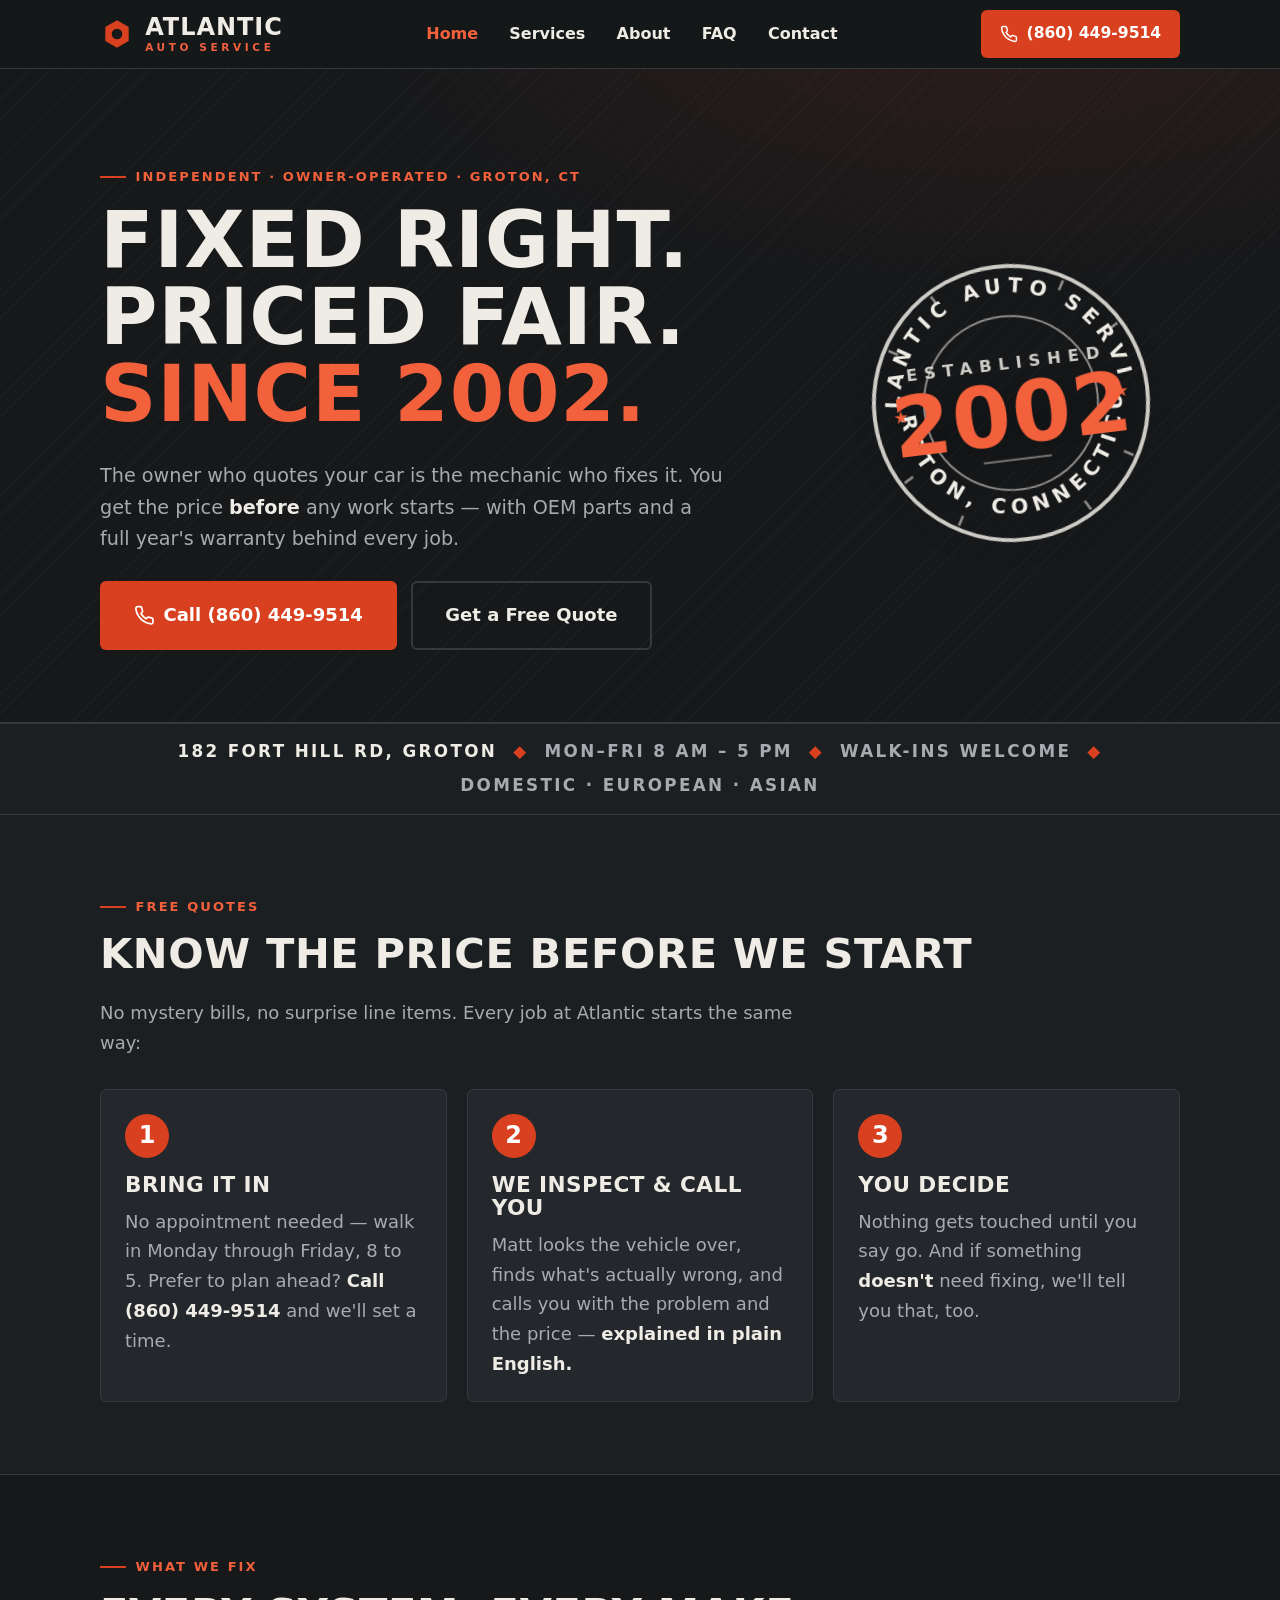
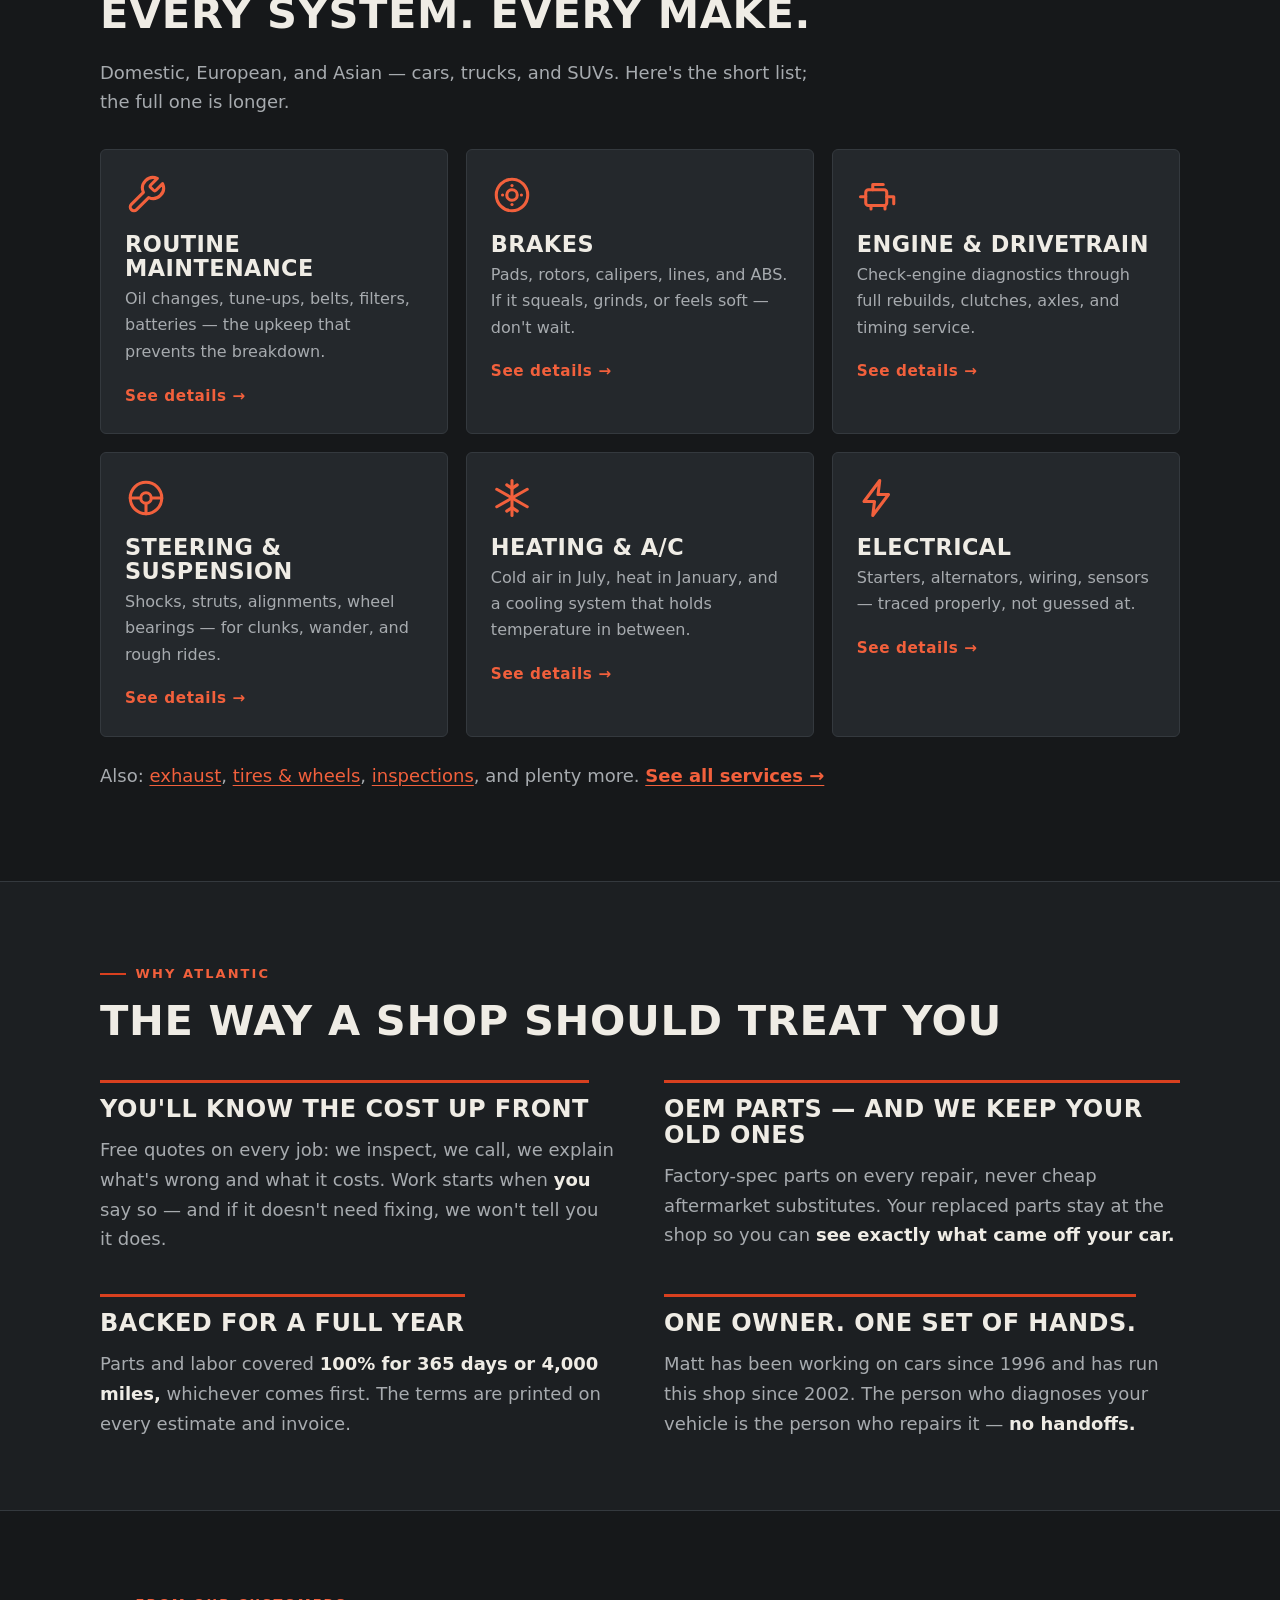
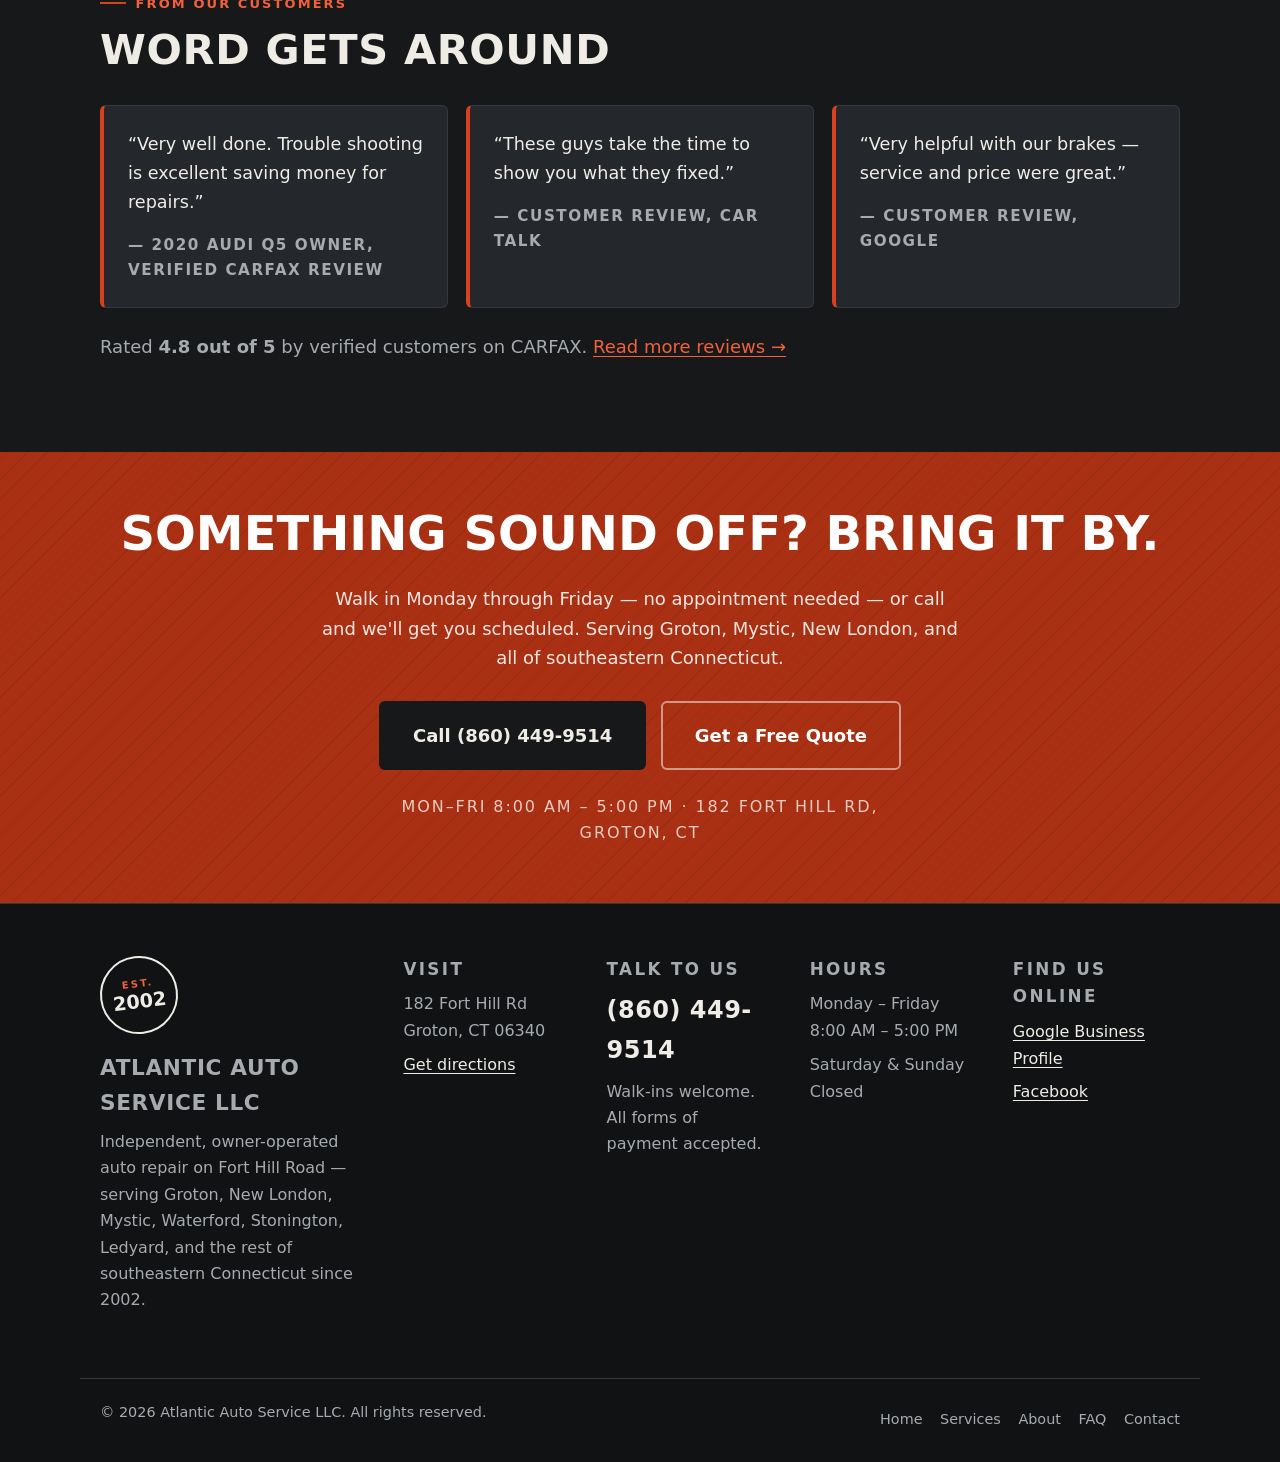
==== commit 3a768855: "Add files via upload" ====
--- a/index.html
+++ b/index.html
@@ -19,7 +19,665 @@
   <link rel="preconnect" href="https://fonts.googleapis.com">
   <link rel="preconnect" href="https://fonts.gstatic.com" crossorigin>
   <link href="https://fonts.googleapis.com/css2?family=Barlow+Condensed:wght@600;700;800&family=Barlow:wght@400;500;600;700&display=swap" rel="stylesheet">
-  <link rel="stylesheet" href="css/styles.css">
+  <style>
+/* ============================================================
+   Atlantic Auto Service — styles.css
+   Mobile-first. No build step. One file.
+   Palette: layered charcoal + shop red. Type: Barlow / Barlow Condensed.
+   ============================================================ */
+
+:root {
+  --bg: #16181a;         /* page base charcoal */
+  --bg-2: #1c1f22;       /* alternating section */
+  --panel: #24282c;      /* cards, raised surfaces */
+  --line: #34393e;       /* hairlines, borders */
+  --paper: #efece5;      /* warm off-white text */
+  --muted: #a7abaf;      /* secondary text */
+  --red: #d8401f;        /* shop red — CTAs, accents */
+  --red-deep: #a93012;   /* hover states, CTA band */
+  --red-bright: #f2603c; /* inline links on dark */
+
+  --font-body: "Barlow", system-ui, -apple-system, "Segoe UI", sans-serif;
+  --font-display: "Barlow Condensed", "Arial Narrow", system-ui, sans-serif;
+
+  --container: 1120px;
+  --radius: 6px;
+  --shadow: 0 10px 30px rgba(0, 0, 0, 0.35);
+}
+
+/* ---------- Reset-lite ---------- */
+*, *::before, *::after { box-sizing: border-box; }
+html { scroll-behavior: smooth; }
+body {
+  margin: 0;
+  background: var(--bg);
+  color: var(--paper);
+  font-family: var(--font-body);
+  font-size: 1.0625rem; /* 17px */
+  line-height: 1.65;
+  -webkit-font-smoothing: antialiased;
+}
+img, svg { display: block; max-width: 100%; }
+a { color: var(--red-bright); text-decoration-thickness: 1px; text-underline-offset: 3px; }
+a:hover { color: var(--paper); }
+h1, h2, h3 { margin: 0 0 0.5em; line-height: 1.08; }
+p { margin: 0 0 1em; }
+ul, ol { margin: 0; padding: 0; }
+address { font-style: normal; }
+
+:focus-visible {
+  outline: 3px solid var(--red-bright);
+  outline-offset: 3px;
+  border-radius: 2px;
+}
+
+.visually-hidden {
+  position: absolute; width: 1px; height: 1px;
+  margin: -1px; padding: 0; overflow: hidden;
+  clip: rect(0 0 0 0); white-space: nowrap; border: 0;
+}
+
+.skip-link {
+  position: absolute; left: 1rem; top: -100px;
+  background: var(--red); color: #fff;
+  padding: 0.6rem 1rem; border-radius: var(--radius);
+  font-weight: 700; z-index: 200; transition: top 0.15s ease;
+}
+.skip-link:focus { top: 1rem; color: #fff; }
+
+/* ---------- Layout utilities ---------- */
+.container { max-width: var(--container); margin-inline: auto; padding-inline: 1.25rem; }
+.section { padding-block: 3.5rem; }
+.section--alt { background: var(--bg-2); border-block: 1px solid var(--line); }
+
+.eyebrow {
+  display: inline-flex; align-items: center; gap: 0.6rem;
+  margin: 0 0 0.9rem;
+  font-size: 0.8125rem; font-weight: 700;
+  letter-spacing: 0.16em; text-transform: uppercase;
+  color: var(--red-bright);
+}
+.eyebrow::before { content: ""; width: 26px; height: 2px; background: var(--red); }
+
+.section-h {
+  font-family: var(--font-display);
+  font-weight: 700; text-transform: uppercase;
+  letter-spacing: 0.015em;
+  font-size: clamp(1.9rem, 4.5vw, 2.6rem);
+}
+.lede { color: var(--muted); max-width: 62ch; font-size: 1.125rem; }
+
+/* ---------- Buttons ---------- */
+.btn {
+  display: inline-flex; align-items: center; justify-content: center; gap: 0.55rem;
+  padding: 0.95rem 1.6rem;
+  border-radius: var(--radius);
+  font-family: var(--font-body); font-size: 1.0625rem; font-weight: 700;
+  text-decoration: none; cursor: pointer; border: 2px solid transparent;
+  transition: background-color 0.15s ease, border-color 0.15s ease, transform 0.15s ease;
+}
+.btn:active { transform: translateY(1px); }
+.btn svg { width: 1.15em; height: 1.15em; flex: none; }
+
+.btn-primary { background: var(--red); color: #fff; }
+.btn-primary:hover { background: var(--red-deep); color: #fff; }
+
+.btn-ghost { background: transparent; color: var(--paper); border-color: var(--line); }
+.btn-ghost:hover { border-color: var(--paper); color: var(--paper); }
+
+.btn-dark { background: var(--bg); color: var(--paper); }
+.btn-dark:hover { background: #000; color: #fff; }
+
+.btn-lg { padding: 1.1rem 2rem; font-size: 1.125rem; }
+
+/* ---------- Header / navigation ---------- */
+.site-header {
+  position: sticky; top: 0; z-index: 100;
+  background: rgba(22, 24, 26, 0.96);
+  backdrop-filter: blur(6px);
+  border-bottom: 1px solid var(--line);
+  transition: box-shadow 0.2s ease;
+}
+.site-header.is-scrolled { box-shadow: var(--shadow); }
+
+.header-row {
+  display: flex; align-items: center; justify-content: space-between;
+  gap: 1rem; min-height: 68px;
+}
+
+.brand { display: inline-flex; align-items: center; gap: 0.7rem; text-decoration: none; }
+.brand-mark { width: 34px; height: 34px; flex: none; }
+.brand-text { display: flex; flex-direction: column; line-height: 1; }
+.brand-name {
+  font-family: var(--font-display); font-weight: 800; font-size: 1.5rem;
+  letter-spacing: 0.04em; text-transform: uppercase; color: var(--paper);
+}
+.brand-sub {
+  font-size: 0.66rem; font-weight: 700; letter-spacing: 0.34em;
+  text-transform: uppercase; color: var(--red-bright); margin-top: 3px;
+}
+
+.site-nav ul { display: flex; gap: 0.25rem; list-style: none; }
+.site-nav a {
+  display: block; padding: 0.55rem 0.85rem;
+  color: var(--paper); text-decoration: none;
+  font-weight: 600; font-size: 1rem; border-radius: var(--radius);
+}
+.site-nav a:hover { background: var(--panel); color: var(--paper); }
+.site-nav a[aria-current="page"] { color: var(--red-bright); }
+.site-nav a[aria-current="page"]:hover { background: var(--panel); }
+
+.header-actions { display: flex; align-items: center; gap: 0.75rem; }
+.btn-call { padding: 0.6rem 1.05rem; font-size: 0.975rem; white-space: nowrap; }
+
+.nav-toggle {
+  display: none;
+  width: 46px; height: 46px;
+  background: transparent; border: 1px solid var(--line); border-radius: var(--radius);
+  cursor: pointer; padding: 0;
+  flex-direction: column; align-items: center; justify-content: center; gap: 5px;
+}
+.nav-toggle .bar {
+  display: block; width: 20px; height: 2px; background: var(--paper);
+  transition: transform 0.2s ease, opacity 0.2s ease;
+}
+.nav-toggle[aria-expanded="true"] .bar:nth-child(1) { transform: translateY(7px) rotate(45deg); }
+.nav-toggle[aria-expanded="true"] .bar:nth-child(2) { opacity: 0; }
+.nav-toggle[aria-expanded="true"] .bar:nth-child(3) { transform: translateY(-7px) rotate(-45deg); }
+
+.nav-quote-mobile { display: none; }
+
+@media (max-width: 920px) {
+  .nav-toggle { display: flex; }
+  .site-nav {
+    position: absolute; top: 100%; left: 0; right: 0;
+    background: var(--bg-2);
+    border-bottom: 1px solid var(--line);
+    box-shadow: var(--shadow);
+    display: none;
+  }
+  .site-nav.is-open { display: block; }
+  .site-nav ul { flex-direction: column; gap: 0; padding: 0.75rem 1.25rem 1.25rem; }
+  .site-nav a {
+    font-size: 1.25rem; padding: 0.95rem 0.5rem;
+    border-bottom: 1px solid var(--line);
+  }
+  .site-nav li:last-child a { border-bottom: 0; }
+  .nav-quote-mobile { display: block; padding-top: 0.9rem; }
+  .nav-quote-mobile .btn { width: 100%; }
+}
+
+@media (max-width: 560px) {
+  .btn-call { padding: 0.55rem 0.7rem; font-size: 0.85rem; }
+  .brand-name { font-size: 1.3rem; }
+}
+@media (max-width: 380px) {
+  .brand-sub { display: none; }
+  .brand-mark { width: 28px; height: 28px; }
+}
+
+/* ---------- Hero ---------- */
+.hero {
+  position: relative;
+  padding-block: 4rem 3rem;
+  background:
+    radial-gradient(1100px 480px at 78% -10%, rgba(216, 64, 31, 0.12), transparent 60%),
+    repeating-linear-gradient(-45deg, rgba(239, 236, 229, 0.028) 0 1px, transparent 1px 14px),
+    var(--bg);
+  border-bottom: 1px solid var(--line);
+  overflow: hidden;
+}
+.hero-grid {
+  display: grid; gap: 2.5rem; align-items: center;
+  grid-template-columns: 1fr;
+}
+.hero h1 {
+  font-family: var(--font-display); font-weight: 800;
+  text-transform: uppercase; letter-spacing: 0.01em;
+  font-size: clamp(2.6rem, 8.5vw, 4.9rem);
+  line-height: 0.98;
+  margin-bottom: 0.35em;
+}
+.hero h1 .accent { color: var(--red-bright); }
+.hero-hook { font-size: 1.2rem; color: var(--muted); max-width: 56ch; }
+.hero-hook strong { color: var(--paper); }
+.hero-ctas { display: flex; flex-wrap: wrap; gap: 0.9rem; margin-top: 1.6rem; }
+
+.hero-seal-wrap { display: flex; justify-content: center; }
+
+@media (min-width: 860px) {
+  .hero { padding-block: 5.5rem 4.5rem; }
+  .hero-grid { grid-template-columns: 1.5fr 1fr; }
+  .hero-seal-wrap { justify-content: flex-end; padding-right: 1.5rem; }
+}
+
+/* The seal — Established 2002 inspection-stamp badge */
+.seal {
+  width: clamp(200px, 32vw, 290px);
+  height: auto;
+  transform: rotate(-7deg);
+  filter: drop-shadow(0 12px 24px rgba(0, 0, 0, 0.45));
+}
+.seal-ring-outer { fill: none; stroke: var(--paper); stroke-opacity: 0.85; stroke-width: 3; }
+.seal-ring-inner { fill: none; stroke: var(--paper); stroke-opacity: 0.55; stroke-width: 1.5; }
+.seal-tick { stroke: var(--paper); stroke-opacity: 0.55; stroke-width: 2; }
+.seal-roundtext {
+  fill: var(--paper);
+  font-family: var(--font-display);
+  font-weight: 700; font-size: 15.5px;
+  letter-spacing: 0.3em;
+  text-transform: uppercase;
+}
+.seal-star { fill: var(--red-bright); }
+.seal-est {
+  fill: var(--paper); fill-opacity: 0.85;
+  font-family: var(--font-body); font-weight: 700;
+  font-size: 12.5px; letter-spacing: 0.42em; text-transform: uppercase;
+}
+.seal-year {
+  fill: var(--red-bright);
+  font-family: var(--font-display); font-weight: 800;
+  font-size: 64px; letter-spacing: 0.02em;
+}
+.seal-rule { stroke: var(--paper); stroke-opacity: 0.45; stroke-width: 1.5; }
+
+/* Door-lettering info strip */
+.door-strip {
+  border-top: 1px solid var(--line);
+  background: var(--bg-2);
+}
+.door-strip-inner {
+  display: flex; flex-wrap: wrap; justify-content: center; align-items: center;
+  gap: 0.4rem 1rem;
+  padding-block: 0.9rem;
+  font-family: var(--font-display);
+  font-weight: 600; font-size: 1.05rem;
+  letter-spacing: 0.14em; text-transform: uppercase;
+  color: var(--muted); text-align: center;
+}
+.door-strip-inner .sep { color: var(--red); }
+.door-strip-inner a { color: var(--paper); text-decoration: none; }
+.door-strip-inner a:hover { color: var(--red-bright); }
+
+/* ---------- Free-quote steps ---------- */
+section[id] { scroll-margin-top: 90px; }
+.steps { display: grid; gap: 1.25rem; counter-reset: step; margin-top: 2rem; list-style: none; }
+.step {
+  position: relative;
+  background: var(--panel);
+  border: 1px solid var(--line);
+  border-radius: var(--radius);
+  padding: 1.5rem 1.5rem 1.4rem;
+  counter-increment: step;
+}
+.step::before {
+  content: counter(step);
+  display: inline-grid; place-items: center;
+  width: 44px; height: 44px; margin-bottom: 0.9rem;
+  border-radius: 50%;
+  background: var(--red); color: #fff;
+  font-family: var(--font-display); font-weight: 800; font-size: 1.5rem;
+}
+.step h3 {
+  font-family: var(--font-display); font-weight: 700;
+  text-transform: uppercase; font-size: 1.35rem; letter-spacing: 0.02em;
+}
+.step p { color: var(--muted); margin: 0; }
+.step p strong { color: var(--paper); }
+
+@media (min-width: 760px) {
+  .steps { grid-template-columns: repeat(3, 1fr); }
+}
+
+/* ---------- Service cards (home) ---------- */
+.card-grid { display: grid; gap: 1.1rem; margin-top: 2rem; }
+.svc-card {
+  display: block;
+  background: var(--panel);
+  border: 1px solid var(--line);
+  border-radius: var(--radius);
+  padding: 1.5rem;
+  color: var(--paper); text-decoration: none;
+  transition: transform 0.15s ease, border-color 0.15s ease;
+}
+.svc-card:hover { transform: translateY(-3px); border-color: var(--red); color: var(--paper); }
+.svc-card .icon {
+  width: 42px; height: 42px; margin-bottom: 1rem;
+  color: var(--red-bright);
+}
+.svc-card h3 {
+  font-family: var(--font-display); font-weight: 700;
+  text-transform: uppercase; font-size: 1.4rem; letter-spacing: 0.02em;
+  margin-bottom: 0.35rem;
+}
+.svc-card p { color: var(--muted); margin-bottom: 0.9rem; font-size: 1rem; }
+.svc-card .more {
+  font-weight: 700; font-size: 0.95rem; color: var(--red-bright);
+  letter-spacing: 0.04em;
+}
+.svc-card:hover .more { color: var(--paper); }
+
+@media (min-width: 620px) { .card-grid { grid-template-columns: repeat(2, 1fr); } }
+@media (min-width: 960px) { .card-grid { grid-template-columns: repeat(3, 1fr); } }
+
+.grid-footnote { margin-top: 1.5rem; color: var(--muted); }
+
+/* ---------- Why blocks ---------- */
+.why-grid { display: grid; gap: 2rem; margin-top: 2.25rem; }
+.why h3 {
+  font-family: var(--font-display); font-weight: 700;
+  text-transform: uppercase; font-size: 1.5rem; letter-spacing: 0.02em;
+  padding-top: 0.9rem;
+  border-top: 3px solid var(--red);
+  display: inline-block;
+}
+.why p { color: var(--muted); margin: 0; max-width: 52ch; }
+.why p strong { color: var(--paper); }
+
+@media (min-width: 760px) { .why-grid { grid-template-columns: repeat(2, 1fr); gap: 2.5rem 3rem; } }
+
+/* ---------- Testimonials ---------- */
+.quotes { display: grid; gap: 1.1rem; margin-top: 2rem; }
+.quote {
+  background: var(--panel);
+  border: 1px solid var(--line);
+  border-left: 4px solid var(--red);
+  border-radius: var(--radius);
+  padding: 1.5rem;
+  margin: 0;
+}
+.quote p {
+  font-size: 1.1rem; color: var(--paper); margin-bottom: 1rem;
+}
+.quote footer {
+  font-family: var(--font-display); font-weight: 600;
+  text-transform: uppercase; letter-spacing: 0.1em;
+  font-size: 0.95rem; color: var(--muted);
+}
+@media (min-width: 900px) { .quotes { grid-template-columns: repeat(3, 1fr); } }
+
+/* ---------- CTA band ---------- */
+.cta-band {
+  background:
+    repeating-linear-gradient(-45deg, rgba(0, 0, 0, 0.08) 0 1px, transparent 1px 14px),
+    var(--red-deep);
+  padding-block: 3.5rem;
+  text-align: center;
+}
+.cta-band h2 {
+  font-family: var(--font-display); font-weight: 800;
+  text-transform: uppercase;
+  font-size: clamp(2rem, 5vw, 3rem);
+  color: #fff;
+}
+.cta-band p { color: rgba(255, 255, 255, 0.88); max-width: 56ch; margin-inline: auto; font-size: 1.125rem; }
+.cta-band .hours-note {
+  font-family: var(--font-display); text-transform: uppercase; letter-spacing: 0.12em;
+  font-size: 1rem; color: rgba(255, 255, 255, 0.75); margin-top: 1.5rem; margin-bottom: 0;
+}
+.cta-band .btn-row { display: flex; flex-wrap: wrap; gap: 0.9rem; justify-content: center; margin-top: 1.75rem; }
+.cta-band .btn-ghost { color: #fff; border-color: rgba(255, 255, 255, 0.5); }
+.cta-band .btn-ghost:hover { border-color: #fff; color: #fff; }
+
+/* ---------- Footer ---------- */
+.site-footer {
+  background: #101214;
+  border-top: 1px solid var(--line);
+  padding-top: 3.25rem;
+  font-size: 1rem;
+}
+.footer-grid { display: grid; gap: 2.25rem; }
+.footer-brand p { color: var(--muted); max-width: 40ch; }
+.footer-badge {
+  display: inline-grid; place-items: center;
+  width: 78px; height: 78px; margin-bottom: 1rem;
+  border: 2px solid var(--paper); border-radius: 50%;
+  transform: rotate(-7deg);
+}
+.footer-badge span {
+  font-family: var(--font-display); font-weight: 800; font-size: 1.2rem;
+  text-transform: uppercase; line-height: 1; text-align: center; color: var(--paper);
+}
+.footer-badge span em { display: block; font-style: normal; font-size: 0.62rem; letter-spacing: 0.22em; color: var(--red-bright); margin-bottom: 3px; }
+.footer-name {
+  font-family: var(--font-display); font-weight: 700; font-size: 1.35rem;
+  text-transform: uppercase; letter-spacing: 0.03em; color: var(--paper);
+  margin-bottom: 0.5rem;
+}
+.footer-h {
+  font-family: var(--font-display); font-weight: 700; font-size: 1.05rem;
+  text-transform: uppercase; letter-spacing: 0.14em;
+  color: var(--red-bright); margin: 0 0 0.8rem;
+}
+.footer-col p, .footer-col address { color: var(--muted); margin-bottom: 0.5rem; }
+.footer-col a { color: var(--paper); }
+.footer-col a:hover { color: var(--red-bright); }
+.footer-col ul { list-style: none; }
+.footer-col li { margin-bottom: 0.45rem; }
+.footer-tel {
+  font-family: var(--font-display); font-weight: 700; font-size: 1.5rem;
+  text-decoration: none; letter-spacing: 0.02em;
+}
+
+.footer-bottom {
+  margin-top: 3rem;
+  border-top: 1px solid var(--line);
+  padding-block: 1.4rem;
+  display: flex; flex-wrap: wrap; gap: 0.75rem 1.5rem;
+  justify-content: space-between; align-items: center;
+  color: var(--muted); font-size: 0.9rem;
+}
+.footer-bottom nav ul { display: flex; flex-wrap: wrap; gap: 1.1rem; list-style: none; }
+.footer-bottom a { color: var(--muted); text-decoration: none; }
+.footer-bottom a:hover { color: var(--paper); }
+
+@media (min-width: 700px) { .footer-grid { grid-template-columns: 1.4fr 1fr 1fr; } }
+@media (min-width: 980px) { .footer-grid { grid-template-columns: 1.6fr 1fr 1fr 1fr 1fr; } }
+
+/* ---------- Page hero (interior pages) ---------- */
+.page-hero {
+  padding-block: 3.25rem 2.75rem;
+  background:
+    repeating-linear-gradient(-45deg, rgba(239, 236, 229, 0.025) 0 1px, transparent 1px 14px),
+    var(--bg-2);
+  border-bottom: 1px solid var(--line);
+}
+.page-hero h1 {
+  font-family: var(--font-display); font-weight: 800;
+  text-transform: uppercase;
+  font-size: clamp(2.3rem, 6.5vw, 3.6rem);
+}
+.page-hero .lede { font-size: 1.15rem; }
+
+/* ---------- Services page ---------- */
+.svc-jump {
+  display: flex; flex-wrap: wrap; gap: 0.55rem; margin-top: 1.75rem;
+}
+.svc-jump a {
+  display: inline-block;
+  padding: 0.5rem 0.95rem;
+  background: var(--panel); border: 1px solid var(--line); border-radius: 999px;
+  color: var(--paper); text-decoration: none;
+  font-weight: 600; font-size: 0.92rem;
+}
+.svc-jump a:hover { border-color: var(--red); color: var(--paper); }
+
+.svc-cat {
+  padding-block: 2.75rem;
+  border-bottom: 1px solid var(--line);
+  scroll-margin-top: 90px;
+}
+.svc-cat:last-of-type { border-bottom: 0; }
+.svc-cat-head { display: flex; align-items: center; gap: 1rem; margin-bottom: 0.5rem; }
+.svc-cat-head .icon { width: 40px; height: 40px; color: var(--red-bright); flex: none; }
+.svc-cat h2 {
+  font-family: var(--font-display); font-weight: 700; text-transform: uppercase;
+  font-size: clamp(1.6rem, 4vw, 2.1rem); letter-spacing: 0.02em; margin: 0;
+}
+.svc-cat > p { color: var(--muted); max-width: 62ch; }
+.svc-list {
+  list-style: none;
+  display: grid; gap: 0.5rem 1.75rem;
+  margin-top: 1.25rem;
+}
+.svc-list li {
+  position: relative; padding-left: 1.35rem;
+  color: var(--paper);
+}
+.svc-list li::before {
+  content: ""; position: absolute; left: 0; top: 0.62em;
+  width: 9px; height: 9px;
+  background: var(--red);
+  clip-path: polygon(0 0, 100% 50%, 0 100%);
+}
+@media (min-width: 640px) { .svc-list { grid-template-columns: repeat(2, 1fr); } }
+@media (min-width: 960px) { .svc-list { grid-template-columns: repeat(3, 1fr); } }
+
+.svc-closer {
+  margin-top: 1rem;
+  background: var(--panel); border: 1px solid var(--line); border-left: 4px solid var(--red);
+  border-radius: var(--radius);
+  padding: 1.75rem;
+  font-size: 1.15rem;
+}
+.svc-closer p { margin: 0; }
+
+/* ---------- About page ---------- */
+.about-grid { display: grid; gap: 3rem; align-items: start; }
+.story p { color: var(--paper); max-width: 64ch; }
+.story p + p { margin-top: 1.1em; }
+.story .kicker {
+  font-family: var(--font-display); font-weight: 700; text-transform: uppercase;
+  font-size: 1.4rem; letter-spacing: 0.02em; color: var(--red-bright);
+  margin: 2rem 0 0.4rem;
+}
+
+.timeline { list-style: none; margin-top: 0.5rem; border-left: 3px solid var(--line); }
+.timeline li { position: relative; padding: 0 0 1.9rem 1.6rem; }
+.timeline li:last-child { padding-bottom: 0.25rem; }
+.timeline li::before {
+  content: ""; position: absolute; left: -8px; top: 0.5em;
+  width: 13px; height: 13px; border-radius: 50%;
+  background: var(--red); border: 3px solid var(--bg);
+}
+.timeline .year {
+  display: block;
+  font-family: var(--font-display); font-weight: 800; font-size: 1.6rem;
+  color: var(--red-bright); line-height: 1.1;
+}
+.timeline p { color: var(--muted); margin: 0.25rem 0 0; }
+
+.about-aside { display: grid; gap: 1.5rem; }
+.about-card {
+  background: var(--panel); border: 1px solid var(--line); border-radius: var(--radius);
+  padding: 1.6rem;
+}
+.about-card h2 {
+  font-family: var(--font-display); font-weight: 700; text-transform: uppercase;
+  font-size: 1.35rem; letter-spacing: 0.02em;
+}
+.about-card p { color: var(--muted); margin-bottom: 0; }
+.about-card p + p { margin-top: 0.9em; }
+.about-card p strong { color: var(--paper); }
+.about-seal { display: flex; justify-content: center; padding-block: 0.5rem; }
+
+@media (min-width: 900px) {
+  .about-grid { grid-template-columns: 1.5fr 1fr; gap: 4rem; }
+}
+
+/* ---------- Contact page ---------- */
+.contact-grid { display: grid; gap: 1.25rem; margin-top: 2rem; }
+.contact-card {
+  background: var(--panel); border: 1px solid var(--line); border-radius: var(--radius);
+  padding: 1.75rem;
+}
+.contact-card h2 {
+  font-family: var(--font-display); font-weight: 700; text-transform: uppercase;
+  font-size: 1.45rem; letter-spacing: 0.02em;
+  display: flex; align-items: center; gap: 0.7rem;
+}
+.contact-card h2 .icon { width: 26px; height: 26px; color: var(--red-bright); flex: none; }
+.contact-card p, .contact-card address { color: var(--muted); }
+.contact-card p strong { color: var(--paper); }
+.contact-tel {
+  display: inline-block;
+  font-family: var(--font-display); font-weight: 800; font-size: 2.1rem;
+  letter-spacing: 0.02em; text-decoration: none; line-height: 1.15;
+  margin-bottom: 0.35rem;
+}
+
+.hours-table { width: 100%; border-collapse: collapse; margin-top: 0.5rem; }
+.hours-table th, .hours-table td {
+  text-align: left; padding: 0.55rem 0;
+  border-bottom: 1px solid var(--line);
+  font-weight: 500; color: var(--paper);
+}
+.hours-table th { color: var(--muted); font-weight: 600; padding-right: 1rem; }
+.hours-table tr:last-child th, .hours-table tr:last-child td { border-bottom: 0; }
+.hours-table .closed { color: var(--muted); }
+
+@media (min-width: 860px) {
+  .contact-grid { grid-template-columns: repeat(3, 1fr); }
+  .contact-card--wide { grid-column: span 3; }
+}
+
+.lede--spaced { margin-top: 1.75rem; max-width: 68ch; }
+
+.map-wrap {
+  margin-top: 2rem;
+  border: 1px solid var(--line); border-radius: var(--radius);
+  overflow: hidden; background: var(--panel);
+}
+.map-wrap iframe { display: block; width: 100%; height: 420px; border: 0; }
+.map-actions { display: flex; flex-wrap: wrap; gap: 0.9rem; margin-top: 1.25rem; }
+
+/* ---------- FAQ page ---------- */
+.faq-list { margin-top: 2rem; display: grid; gap: 0.85rem; }
+.faq-item {
+  background: var(--panel); border: 1px solid var(--line); border-radius: var(--radius);
+}
+.faq-item[open] { border-color: var(--red); }
+.faq-item summary {
+  list-style: none; cursor: pointer;
+  display: flex; justify-content: space-between; align-items: center; gap: 1rem;
+  padding: 1.2rem 1.4rem;
+  font-family: var(--font-display); font-weight: 700; text-transform: uppercase;
+  font-size: 1.25rem; letter-spacing: 0.02em;
+}
+.faq-item summary::-webkit-details-marker { display: none; }
+.faq-item summary::after {
+  content: "+";
+  flex: none;
+  display: grid; place-items: center;
+  width: 32px; height: 32px;
+  border: 1px solid var(--line); border-radius: 50%;
+  color: var(--red-bright);
+  font-family: var(--font-body); font-size: 1.3rem; font-weight: 600;
+  transition: transform 0.2s ease;
+}
+.faq-item[open] summary::after { content: "\2212"; transform: rotate(180deg); }
+.faq-item summary:hover { color: var(--red-bright); }
+.faq-body { padding: 0 1.4rem 1.4rem; color: var(--muted); max-width: 68ch; }
+.faq-body p { margin-bottom: 0.75em; }
+.faq-body p:last-child { margin-bottom: 0; }
+.faq-body strong { color: var(--paper); }
+
+/* ---------- Motion & print sanity ---------- */
+@media (prefers-reduced-motion: reduce) {
+  html { scroll-behavior: auto; }
+  *, *::before, *::after {
+    animation-duration: 0.01ms !important;
+    animation-iteration-count: 1 !important;
+    transition-duration: 0.01ms !important;
+  }
+}
+
+@media (min-width: 900px) {
+  body { font-size: 1.125rem; } /* 18px on larger screens */
+  .section { padding-block: 4.5rem; }
+}
+
+  </style>
 
   <!-- Local business schema. NOTE: geo coordinates are approximate — for best local SEO,
        right-click the shop's pin in Google Maps, copy the exact lat/long, and paste it below. -->
@@ -74,7 +732,7 @@
   <header class="site-header">
     <div class="container header-row">
       <a class="brand" href="index.html" aria-label="Atlantic Auto Service — home">
-        <svg class="brand-mark" viewBox="0 0 64 64" aria-hidden="true" focusable="false">
+        <svg class="brand-mark" width="34" height="34" viewBox="0 0 64 64" aria-hidden="true" focusable="false">
           <polygon points="32,6 54,19 54,45 32,58 10,45 10,19" fill="#d8401f"/>
           <circle cx="32" cy="32" r="10" fill="#16181a"/>
         </svg>
@@ -97,7 +755,7 @@
 
       <div class="header-actions">
         <a class="btn btn-primary btn-call" href="tel:+18604499514">
-          <svg viewBox="0 0 24 24" fill="none" stroke="currentColor" stroke-width="2" stroke-linecap="round" stroke-linejoin="round" aria-hidden="true" focusable="false"><path d="M22 16.92v3a2 2 0 0 1-2.18 2 19.79 19.79 0 0 1-8.63-3.07 19.5 19.5 0 0 1-6-6A19.79 19.79 0 0 1 2.12 4.18 2 2 0 0 1 4.11 2h3a2 2 0 0 1 2 1.72c.13.96.36 1.9.7 2.81a2 2 0 0 1-.45 2.11L8.09 9.91a16 16 0 0 0 6 6l1.27-1.27a2 2 0 0 1 2.11-.45c.91.34 1.85.57 2.81.7A2 2 0 0 1 22 16.92z"/></svg>
+          <svg width="18" height="18" viewBox="0 0 24 24" fill="none" stroke="currentColor" stroke-width="2" stroke-linecap="round" stroke-linejoin="round" aria-hidden="true" focusable="false"><path d="M22 16.92v3a2 2 0 0 1-2.18 2 19.79 19.79 0 0 1-8.63-3.07 19.5 19.5 0 0 1-6-6A19.79 19.79 0 0 1 2.12 4.18 2 2 0 0 1 4.11 2h3a2 2 0 0 1 2 1.72c.13.96.36 1.9.7 2.81a2 2 0 0 1-.45 2.11L8.09 9.91a16 16 0 0 0 6 6l1.27-1.27a2 2 0 0 1 2.11-.45c.91.34 1.85.57 2.81.7A2 2 0 0 1 22 16.92z"/></svg>
           <span>(860) 449-9514</span>
         </a>
         <button class="nav-toggle" aria-expanded="false" aria-controls="site-nav">
@@ -128,7 +786,7 @@
 
           <div class="hero-ctas">
             <a class="btn btn-primary btn-lg" href="tel:+18604499514">
-              <svg viewBox="0 0 24 24" fill="none" stroke="currentColor" stroke-width="2" stroke-linecap="round" stroke-linejoin="round" aria-hidden="true" focusable="false"><path d="M22 16.92v3a2 2 0 0 1-2.18 2 19.79 19.79 0 0 1-8.63-3.07 19.5 19.5 0 0 1-6-6A19.79 19.79 0 0 1 2.12 4.18 2 2 0 0 1 4.11 2h3a2 2 0 0 1 2 1.72c.13.96.36 1.9.7 2.81a2 2 0 0 1-.45 2.11L8.09 9.91a16 16 0 0 0 6 6l1.27-1.27a2 2 0 0 1 2.11-.45c.91.34 1.85.57 2.81.7A2 2 0 0 1 22 16.92z"/></svg>
+              <svg width="18" height="18" viewBox="0 0 24 24" fill="none" stroke="currentColor" stroke-width="2" stroke-linecap="round" stroke-linejoin="round" aria-hidden="true" focusable="false"><path d="M22 16.92v3a2 2 0 0 1-2.18 2 19.79 19.79 0 0 1-8.63-3.07 19.5 19.5 0 0 1-6-6A19.79 19.79 0 0 1 2.12 4.18 2 2 0 0 1 4.11 2h3a2 2 0 0 1 2 1.72c.13.96.36 1.9.7 2.81a2 2 0 0 1-.45 2.11L8.09 9.91a16 16 0 0 0 6 6l1.27-1.27a2 2 0 0 1 2.11-.45c.91.34 1.85.57 2.81.7A2 2 0 0 1 22 16.92z"/></svg>
               Call (860) 449-9514
             </a>
             <a class="btn btn-ghost btn-lg" href="contact.html#quote">Get a Free Quote</a>
@@ -137,7 +795,7 @@
 
         <div class="hero-seal-wrap">
           <!-- Established 2002 seal -->
-          <svg class="seal" viewBox="0 0 220 220" role="img" aria-label="Established 2002 — Atlantic Auto Service, Groton, Connecticut">
+          <svg class="seal" width="260" height="260" viewBox="0 0 220 220" role="img" aria-label="Established 2002 — Atlantic Auto Service, Groton, Connecticut">
             <defs>
               <path id="seal-top-home" d="M26,110 A84,84 0 0 1 194,110"/>
               <path id="seal-bottom-home" d="M26,110 A84,84 0 0 0 194,110"/>
@@ -212,42 +870,42 @@
 
         <div class="card-grid">
           <a class="svc-card" href="services.html#maintenance">
-            <svg class="icon" viewBox="0 0 24 24" fill="none" stroke="currentColor" stroke-width="1.75" stroke-linecap="round" stroke-linejoin="round" aria-hidden="true" focusable="false"><path d="M14.7 6.3a1 1 0 0 0 0 1.4l1.6 1.6a1 1 0 0 0 1.4 0l3.77-3.77a6 6 0 0 1-7.94 7.94l-6.91 6.91a2.12 2.12 0 0 1-3-3l6.91-6.91a6 6 0 0 1 7.94-7.94l-3.76 3.76z"/></svg>
+            <svg class="icon" width="40" height="40" viewBox="0 0 24 24" fill="none" stroke="currentColor" stroke-width="1.75" stroke-linecap="round" stroke-linejoin="round" aria-hidden="true" focusable="false"><path d="M14.7 6.3a1 1 0 0 0 0 1.4l1.6 1.6a1 1 0 0 0 1.4 0l3.77-3.77a6 6 0 0 1-7.94 7.94l-6.91 6.91a2.12 2.12 0 0 1-3-3l6.91-6.91a6 6 0 0 1 7.94-7.94l-3.76 3.76z"/></svg>
             <h3>Routine Maintenance</h3>
             <p>Oil changes, tune-ups, belts, filters, batteries — the upkeep that prevents the breakdown.</p>
             <span class="more">See details &rarr;</span>
           </a>
 
           <a class="svc-card" href="services.html#brakes">
-            <svg class="icon" viewBox="0 0 24 24" fill="none" stroke="currentColor" stroke-width="1.75" stroke-linecap="round" stroke-linejoin="round" aria-hidden="true" focusable="false"><circle cx="12" cy="12" r="9"/><circle cx="12" cy="12" r="3"/><circle cx="12" cy="6.6" r="0.9" fill="currentColor" stroke="none"/><circle cx="17.4" cy="12" r="0.9" fill="currentColor" stroke="none"/><circle cx="12" cy="17.4" r="0.9" fill="currentColor" stroke="none"/><circle cx="6.6" cy="12" r="0.9" fill="currentColor" stroke="none"/></svg>
+            <svg class="icon" width="40" height="40" viewBox="0 0 24 24" fill="none" stroke="currentColor" stroke-width="1.75" stroke-linecap="round" stroke-linejoin="round" aria-hidden="true" focusable="false"><circle cx="12" cy="12" r="9"/><circle cx="12" cy="12" r="3"/><circle cx="12" cy="6.6" r="0.9" fill="currentColor" stroke="none"/><circle cx="17.4" cy="12" r="0.9" fill="currentColor" stroke="none"/><circle cx="12" cy="17.4" r="0.9" fill="currentColor" stroke="none"/><circle cx="6.6" cy="12" r="0.9" fill="currentColor" stroke="none"/></svg>
             <h3>Brakes</h3>
             <p>Pads, rotors, calipers, lines, and ABS. If it squeals, grinds, or feels soft — don't wait.</p>
             <span class="more">See details &rarr;</span>
           </a>
 
           <a class="svc-card" href="services.html#engine">
-            <svg class="icon" viewBox="0 0 24 24" fill="none" stroke="currentColor" stroke-width="1.75" stroke-linecap="round" stroke-linejoin="round" aria-hidden="true" focusable="false"><rect x="5" y="9" width="12" height="9" rx="1.5"/><path d="M9 9V6h6"/><path d="M17 13h4v4"/><path d="M5 13H2"/><path d="M8 18v2m8-2v2"/></svg>
+            <svg class="icon" width="40" height="40" viewBox="0 0 24 24" fill="none" stroke="currentColor" stroke-width="1.75" stroke-linecap="round" stroke-linejoin="round" aria-hidden="true" focusable="false"><rect x="5" y="9" width="12" height="9" rx="1.5"/><path d="M9 9V6h6"/><path d="M17 13h4v4"/><path d="M5 13H2"/><path d="M8 18v2m8-2v2"/></svg>
             <h3>Engine &amp; Drivetrain</h3>
             <p>Check-engine diagnostics through full rebuilds, clutches, axles, and timing service.</p>
             <span class="more">See details &rarr;</span>
           </a>
 
           <a class="svc-card" href="services.html#suspension">
-            <svg class="icon" viewBox="0 0 24 24" fill="none" stroke="currentColor" stroke-width="1.75" stroke-linecap="round" stroke-linejoin="round" aria-hidden="true" focusable="false"><circle cx="12" cy="12" r="9"/><circle cx="12" cy="12" r="3"/><path d="M3 12h6"/><path d="M15 12h6"/><path d="M12 15v6"/></svg>
+            <svg class="icon" width="40" height="40" viewBox="0 0 24 24" fill="none" stroke="currentColor" stroke-width="1.75" stroke-linecap="round" stroke-linejoin="round" aria-hidden="true" focusable="false"><circle cx="12" cy="12" r="9"/><circle cx="12" cy="12" r="3"/><path d="M3 12h6"/><path d="M15 12h6"/><path d="M12 15v6"/></svg>
             <h3>Steering &amp; Suspension</h3>
             <p>Shocks, struts, alignments, wheel bearings — for clunks, wander, and rough rides.</p>
             <span class="more">See details &rarr;</span>
           </a>
 
           <a class="svc-card" href="services.html#hvac">
-            <svg class="icon" viewBox="0 0 24 24" fill="none" stroke="currentColor" stroke-width="1.75" stroke-linecap="round" stroke-linejoin="round" aria-hidden="true" focusable="false"><path d="M12 2v20"/><path d="M3.3 7 20.7 17"/><path d="M20.7 7 3.3 17"/><path d="m9 4.5 3 2 3-2"/><path d="m9 19.5 3-2 3 2"/></svg>
+            <svg class="icon" width="40" height="40" viewBox="0 0 24 24" fill="none" stroke="currentColor" stroke-width="1.75" stroke-linecap="round" stroke-linejoin="round" aria-hidden="true" focusable="false"><path d="M12 2v20"/><path d="M3.3 7 20.7 17"/><path d="M20.7 7 3.3 17"/><path d="m9 4.5 3 2 3-2"/><path d="m9 19.5 3-2 3 2"/></svg>
             <h3>Heating &amp; A/C</h3>
             <p>Cold air in July, heat in January, and a cooling system that holds temperature in between.</p>
             <span class="more">See details &rarr;</span>
           </a>
 
           <a class="svc-card" href="services.html#electrical">
-            <svg class="icon" viewBox="0 0 24 24" fill="none" stroke="currentColor" stroke-width="1.75" stroke-linecap="round" stroke-linejoin="round" aria-hidden="true" focusable="false"><path d="M13 2 4 14h6l-1 8 9-12h-6l1-8z"/></svg>
+            <svg class="icon" width="40" height="40" viewBox="0 0 24 24" fill="none" stroke="currentColor" stroke-width="1.75" stroke-linecap="round" stroke-linejoin="round" aria-hidden="true" focusable="false"><path d="M13 2 4 14h6l-1 8 9-12h-6l1-8z"/></svg>
             <h3>Electrical</h3>
             <p>Starters, alternators, wiring, sensors — traced properly, not guessed at.</p>
             <span class="more">See details &rarr;</span>
@@ -291,22 +949,24 @@
         <p class="eyebrow">From Our Customers</p>
         <h2 class="section-h" id="reviews-heading">Word gets around</h2>
 
-        <!-- PLACEHOLDER REVIEWS: swap these for real quotes from your Google Business Profile
-             or CARFAX reviews before launch. Keep them short and specific. -->
+        <!-- Real quotes from public reviews of the shop (CARFAX, Car Talk, Google).
+             Feel free to swap in newer ones from your Google Business Profile anytime. -->
         <div class="quotes">
           <blockquote class="quote">
-            <p>&ldquo;Matt told me what it needed, what it didn't, and what it would cost. The final bill matched the quote. That's why I keep coming back.&rdquo;</p>
-            <footer>&mdash; Dave R., Groton</footer>
+            <p>&ldquo;Very well done. Trouble shooting is excellent saving money for repairs.&rdquo;</p>
+            <footer>&mdash; 2020 Audi Q5 owner, verified CARFAX review</footer>
           </blockquote>
           <blockquote class="quote">
-            <p>&ldquo;Another shop said I needed a full brake job. Matt looked at it, said the rotors were fine, and just did the pads. Saved me a few hundred dollars.&rdquo;</p>
-            <footer>&mdash; Karen M., Mystic</footer>
+            <p>&ldquo;These guys take the time to show you what they fixed.&rdquo;</p>
+            <footer>&mdash; Customer review, Car Talk</footer>
           </blockquote>
           <blockquote class="quote">
-            <p>&ldquo;They showed me the old parts when I picked up the car and walked me through what was done. First shop that's ever done that.&rdquo;</p>
-            <footer>&mdash; T. Silva, New London</footer>
+            <p>&ldquo;Very helpful with our brakes &mdash; service and price were great.&rdquo;</p>
+            <footer>&mdash; Customer review, Google</footer>
           </blockquote>
         </div>
+
+        <p class="grid-footnote">Rated <strong>4.8 out of 5</strong> by verified customers on CARFAX. <a href="https://www.carfax.com/Reviews-Atlantic-Auto-Service-Groton-CT_XCIMALVUHG" target="_blank" rel="noopener">Read more reviews &rarr;</a></p>
       </div>
     </section>
 
@@ -375,6 +1035,57 @@
     </div>
   </footer>
 
-  <script src="js/main.js"></script>
+  <script>
+/* Atlantic Auto Service — main.js
+   Small, dependency-free. Hamburger menu, header shadow, footer year. */
+(function () {
+  "use strict";
+
+  // Mobile navigation toggle
+  var toggle = document.querySelector(".nav-toggle");
+  var nav = document.getElementById("site-nav");
+
+  if (toggle && nav) {
+    toggle.addEventListener("click", function () {
+      var open = nav.classList.toggle("is-open");
+      toggle.setAttribute("aria-expanded", open ? "true" : "false");
+    });
+
+    // Close the menu when a link inside it is tapped
+    nav.addEventListener("click", function (e) {
+      if (e.target.closest("a")) {
+        nav.classList.remove("is-open");
+        toggle.setAttribute("aria-expanded", "false");
+      }
+    });
+
+    // Close on Escape
+    document.addEventListener("keydown", function (e) {
+      if (e.key === "Escape" && nav.classList.contains("is-open")) {
+        nav.classList.remove("is-open");
+        toggle.setAttribute("aria-expanded", "false");
+        toggle.focus();
+      }
+    });
+  }
+
+  // Subtle shadow on the sticky header once the page scrolls
+  var header = document.querySelector(".site-header");
+  if (header) {
+    var onScroll = function () {
+      header.classList.toggle("is-scrolled", window.scrollY > 8);
+    };
+    window.addEventListener("scroll", onScroll, { passive: true });
+    onScroll();
+  }
+
+  // Keep the copyright year current
+  var year = document.getElementById("year");
+  if (year) {
+    year.textContent = new Date().getFullYear();
+  }
+})();
+
+  </script>
 </body>
 </html>
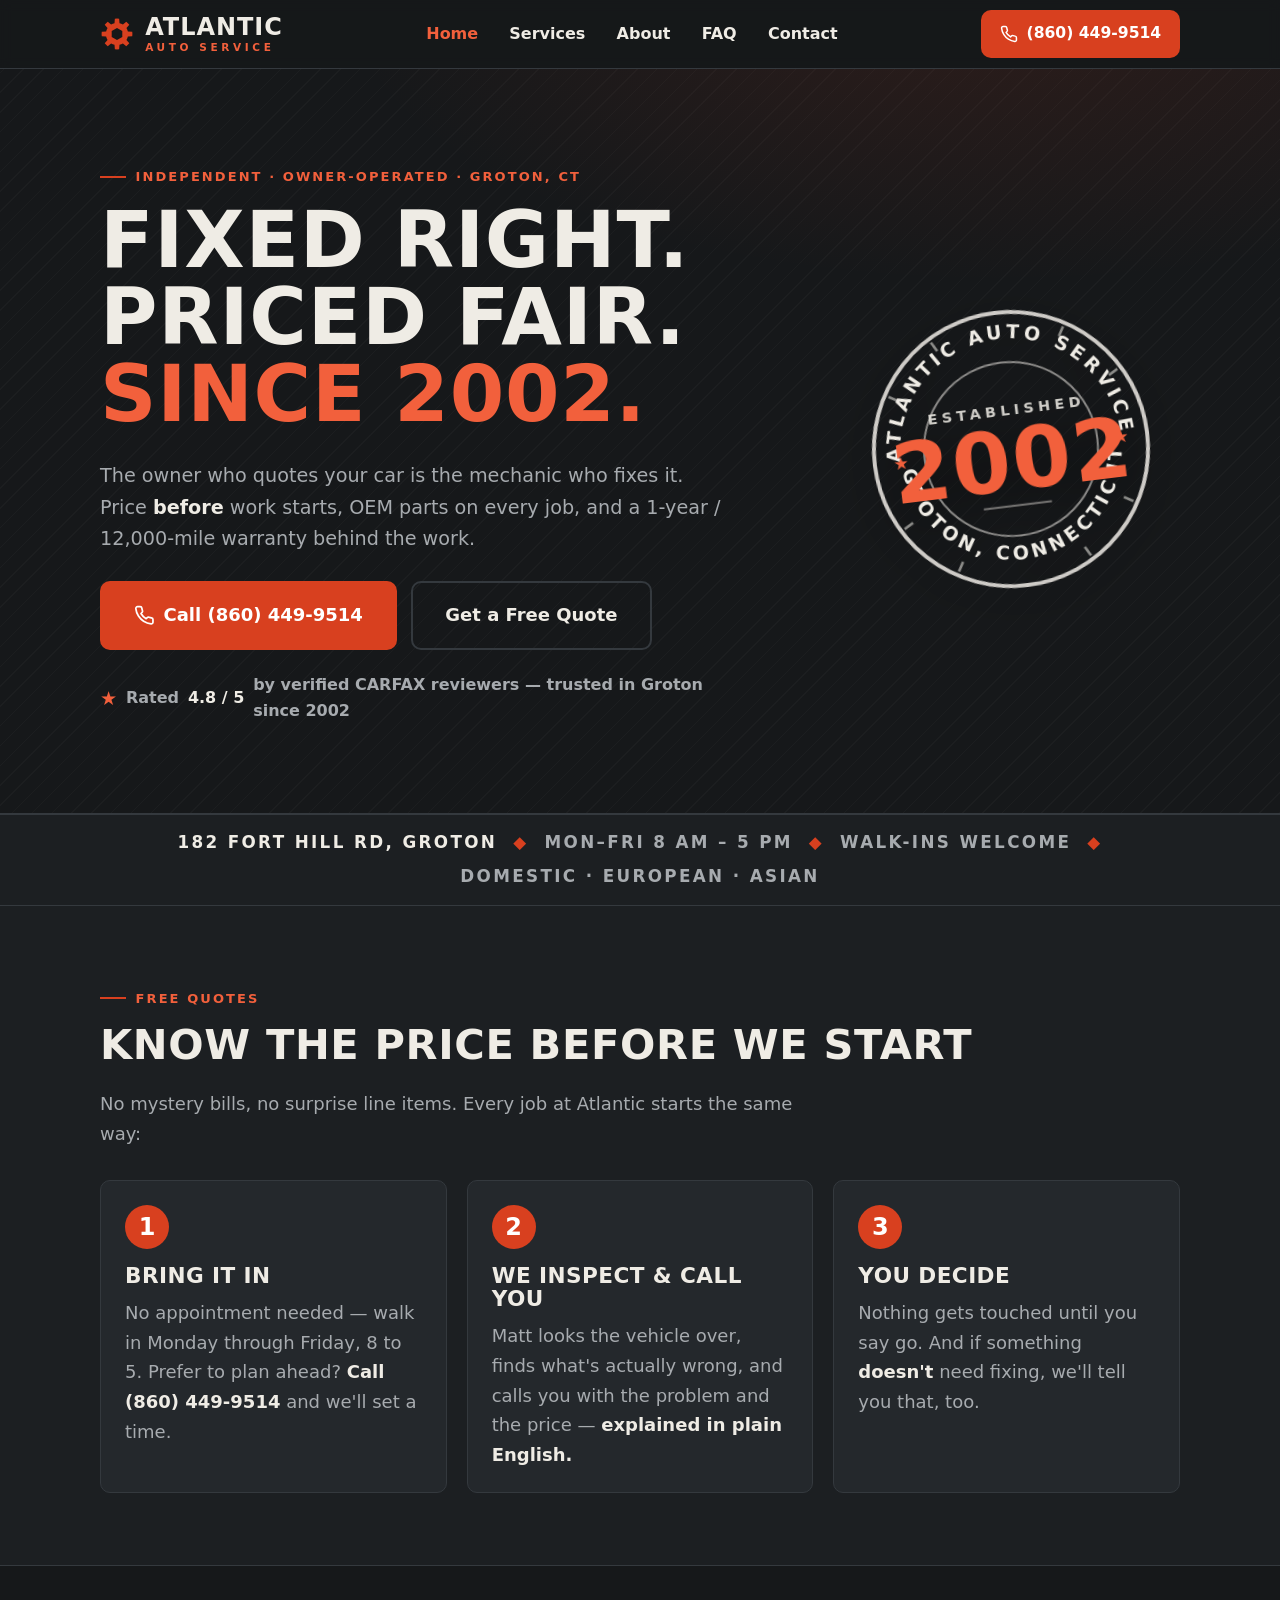
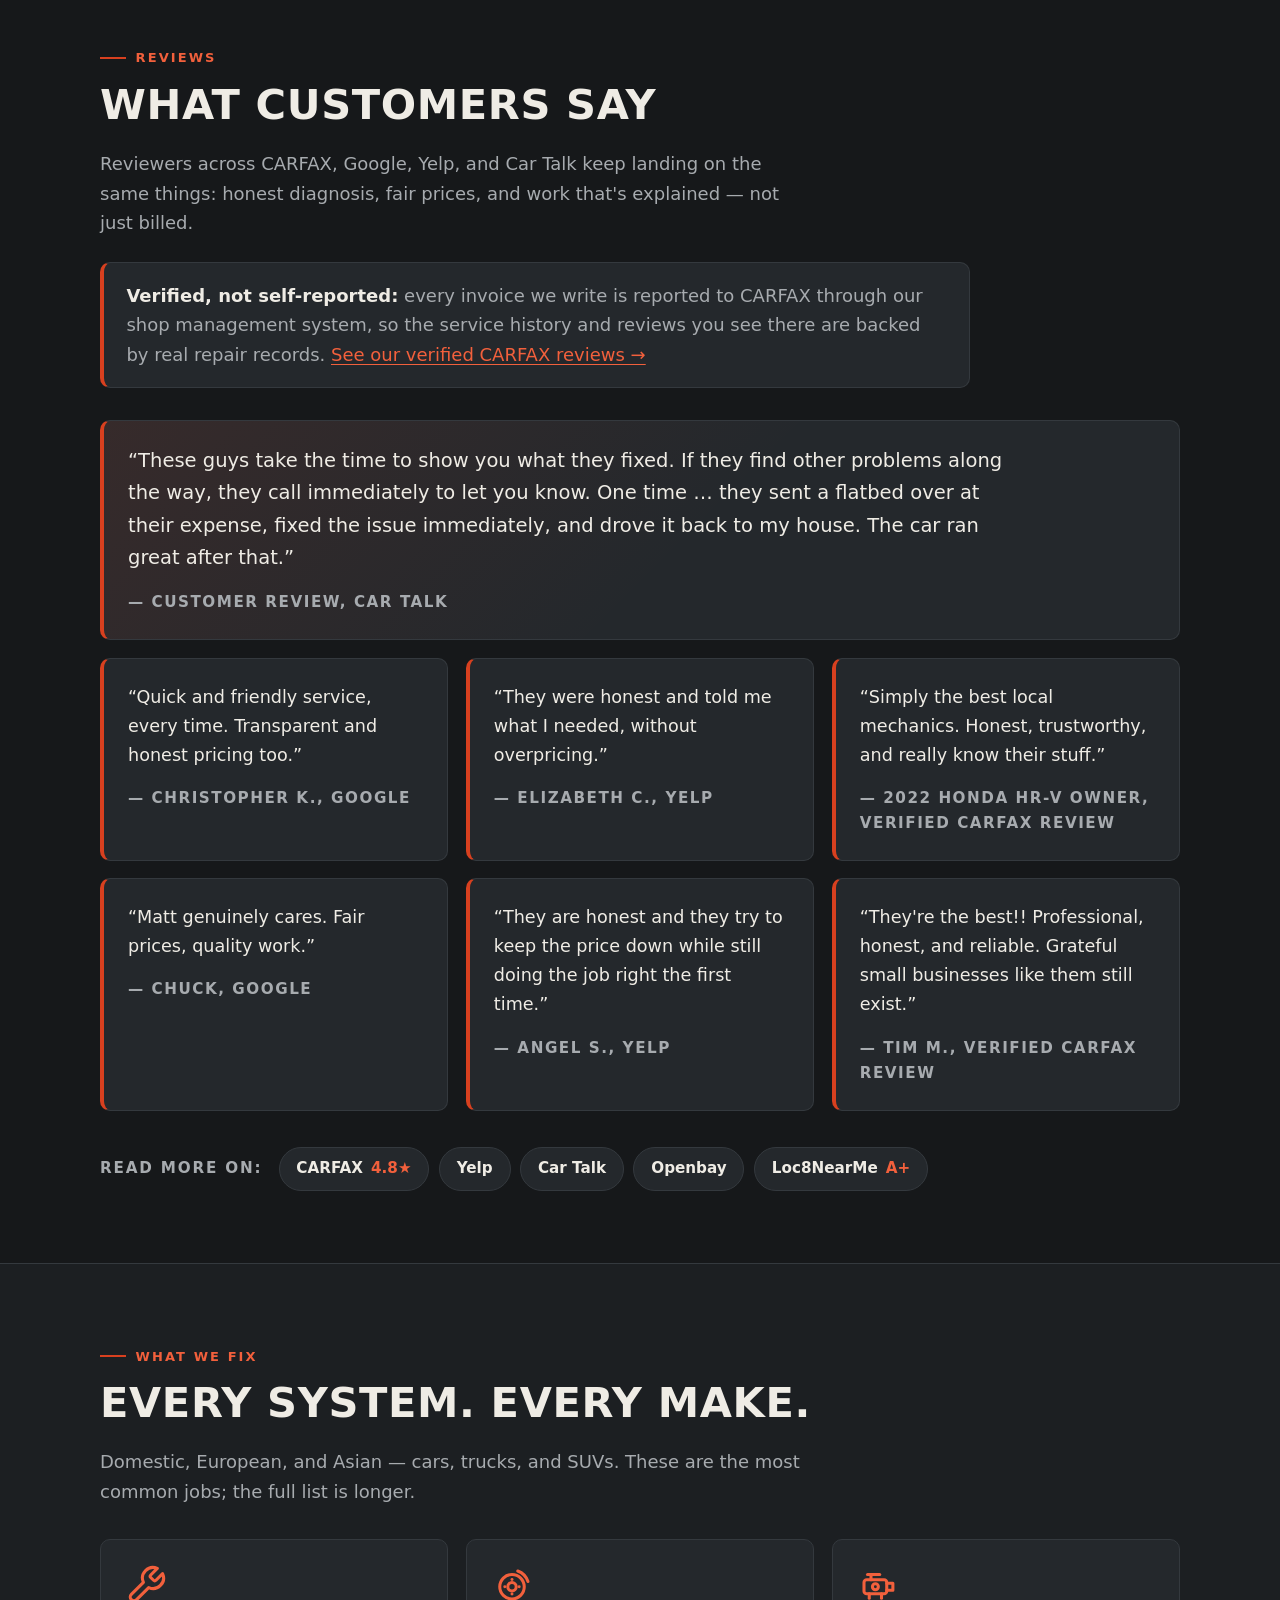
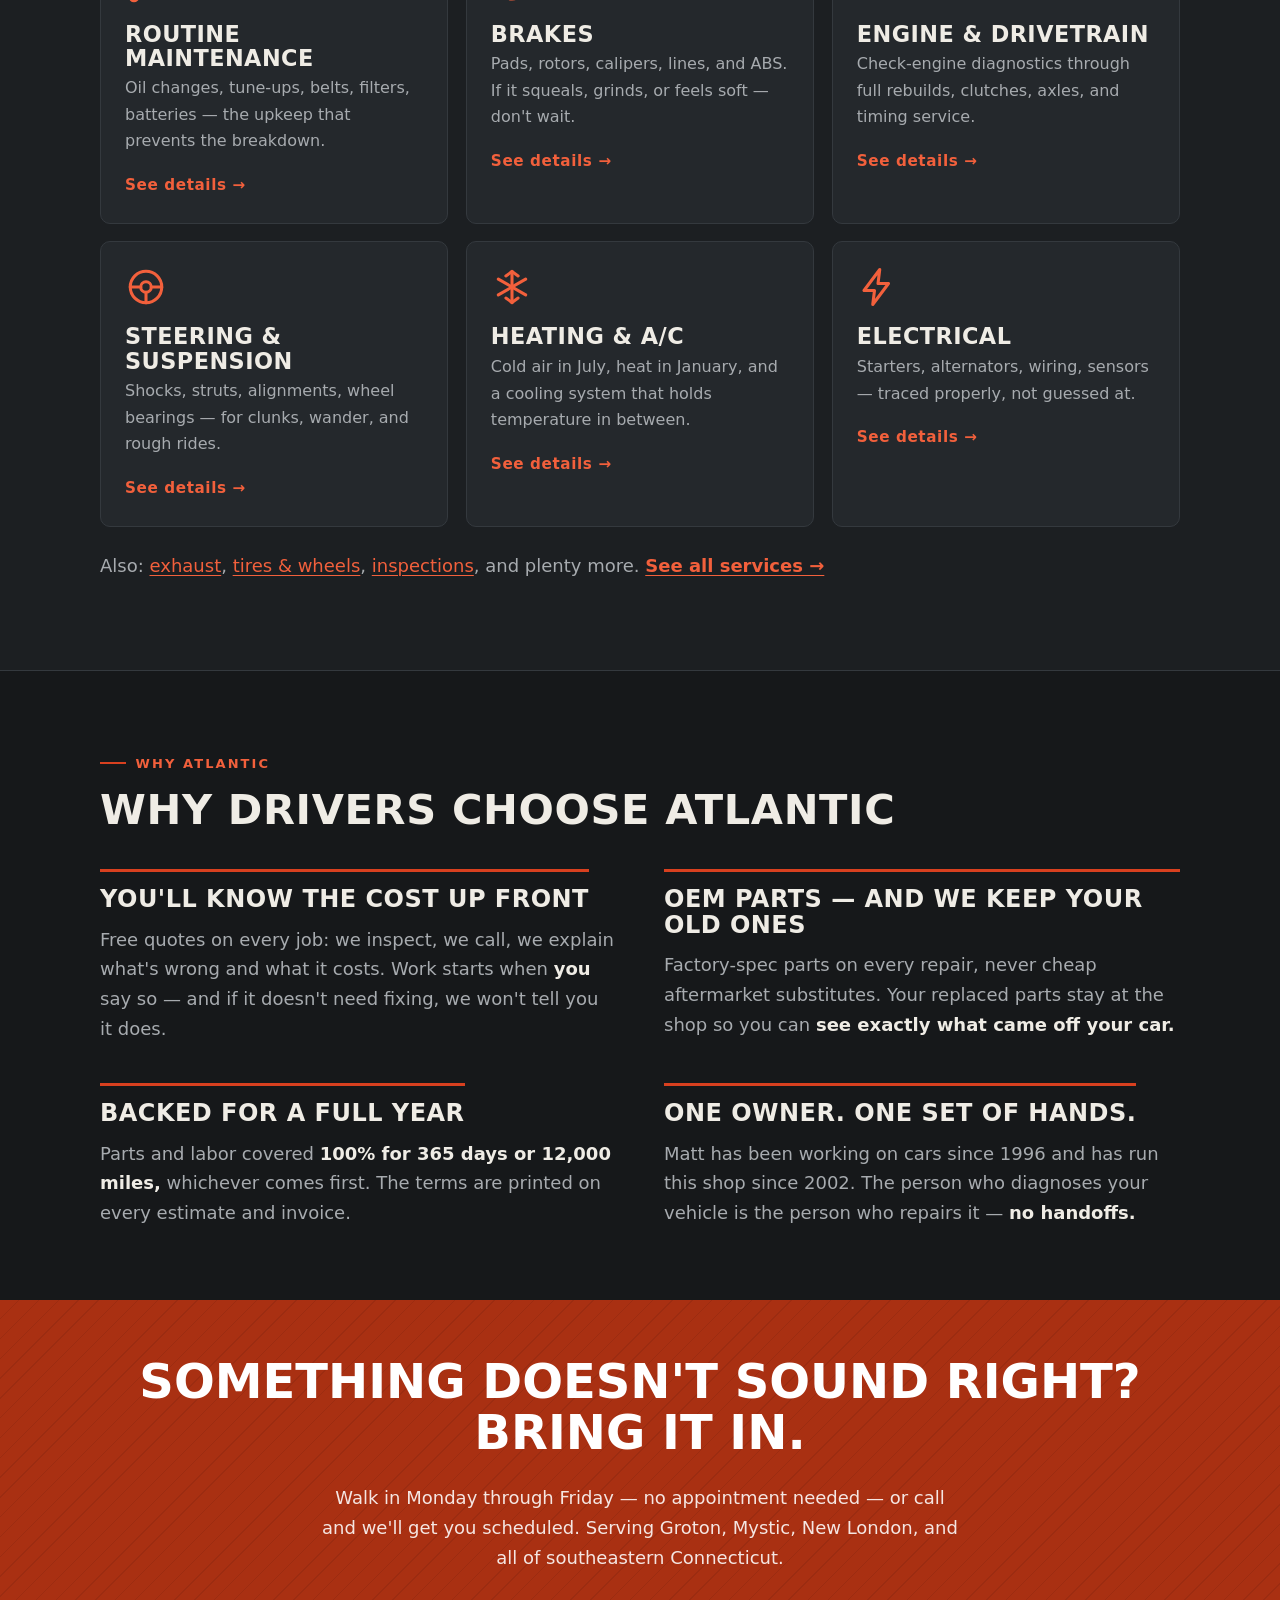
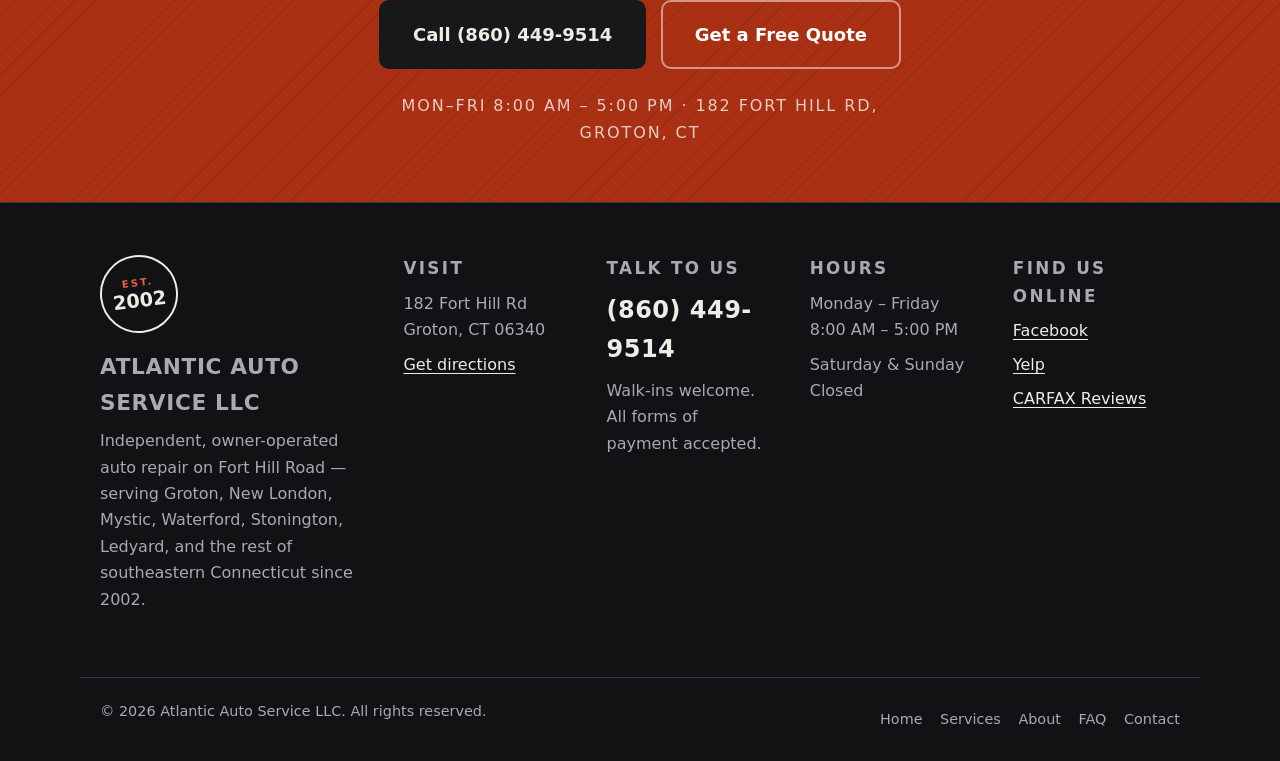
==== commit b4e3315b: "Add files via upload" ====
--- a/index.html
+++ b/index.html
@@ -4,16 +4,16 @@
   <meta charset="utf-8">
   <meta name="viewport" content="width=device-width, initial-scale=1">
   <title>Atlantic Auto Service | Auto Repair in Groton, CT — Since 2002</title>
-  <meta name="description" content="Independent, owner-operated auto repair in Groton, CT since 2002. Free quotes, OEM parts, 1-year/4,000-mile warranty. Walk-ins welcome — call (860) 449-9514.">
+  <meta name="description" content="Independent, owner-operated auto repair in Groton, CT since 2002. Free quotes, OEM parts, 1-year/12,000-mile warranty. Walk-ins welcome — call (860) 449-9514.">
   <meta name="theme-color" content="#16181a">
   <link rel="icon" type="image/svg+xml" href="favicon.svg">
 
-  <!-- TODO: once the site is live, add a canonical link and og:url with the final address,
-       e.g. https://YOUR-USERNAME.github.io/atlantic-auto-service/ or a custom domain -->
+  <link rel="canonical" href="https://squashnet.github.io/AtlanticAutoService/">
+  <meta property="og:url" content="https://squashnet.github.io/AtlanticAutoService/">
   <meta property="og:site_name" content="Atlantic Auto Service">
   <meta property="og:type" content="website">
   <meta property="og:title" content="Atlantic Auto Service — Auto Repair in Groton, CT Since 2002">
-  <meta property="og:description" content="Free quotes, OEM parts, and a 1-year/4,000-mile warranty on every job. Walk-ins welcome, Mon–Fri 8–5. Call (860) 449-9514.">
+  <meta property="og:description" content="Free quotes, OEM parts, and a 1-year/12,000-mile warranty on every job. Walk-ins welcome, Mon–Fri 8–5. Call (860) 449-9514.">
   <meta property="og:locale" content="en_US">
 
   <link rel="preconnect" href="https://fonts.googleapis.com">
@@ -41,7 +41,7 @@
   --font-display: "Barlow Condensed", "Arial Narrow", system-ui, sans-serif;
 
   --container: 1120px;
-  --radius: 6px;
+  --radius: 10px;
   --shadow: 0 10px 30px rgba(0, 0, 0, 0.35);
 }
 
@@ -264,15 +264,15 @@
 .seal-roundtext {
   fill: var(--paper);
   font-family: var(--font-display);
-  font-weight: 700; font-size: 15.5px;
-  letter-spacing: 0.3em;
+  font-weight: 700; font-size: 14.5px;
+  letter-spacing: 0.2em;
   text-transform: uppercase;
 }
 .seal-star { fill: var(--red-bright); }
 .seal-est {
   fill: var(--paper); fill-opacity: 0.85;
   font-family: var(--font-body); font-weight: 700;
-  font-size: 12.5px; letter-spacing: 0.42em; text-transform: uppercase;
+  font-size: 11px; letter-spacing: 0.3em; text-transform: uppercase;
 }
 .seal-year {
   fill: var(--red-bright);
@@ -662,6 +662,65 @@
 .faq-body p:last-child { margin-bottom: 0; }
 .faq-body strong { color: var(--paper); }
 
+/* ---------- Hero trust line ---------- */
+.hero-trust {
+  display: flex; align-items: center; gap: 0.55rem;
+  margin-top: 1.4rem;
+  color: var(--muted); font-weight: 600; font-size: 1rem;
+}
+.hero-trust .star { color: var(--red-bright); font-size: 1.2rem; line-height: 1; }
+.hero-trust strong { color: var(--paper); }
+
+/* ---------- Featured quote ---------- */
+.quote--featured {
+  grid-column: 1 / -1;
+  background: linear-gradient(135deg, rgba(216, 64, 31, 0.10), rgba(216, 64, 31, 0) 55%), var(--panel);
+}
+.quote--featured p { font-size: 1.22rem; max-width: 72ch; }
+
+/* ---------- Mobile call bar ---------- */
+.mobile-call-bar { display: none; }
+@media (max-width: 719.98px) {
+  body { padding-bottom: 88px; }
+  .mobile-call-bar {
+    position: fixed; left: 0; right: 0; bottom: 0; z-index: 95;
+    display: grid; grid-template-columns: 1fr 1fr; gap: 0.6rem;
+    padding: 0.65rem 0.9rem calc(0.65rem + env(safe-area-inset-bottom));
+    background: rgba(16, 18, 20, 0.97);
+    border-top: 1px solid var(--line);
+    backdrop-filter: blur(6px);
+  }
+  .mobile-call-bar .btn { padding: 0.85rem 0.5rem; font-size: 1rem; }
+}
+
+/* ---------- CARFAX verified note ---------- */
+.verified-note {
+  margin: 1.5rem 0 0;
+  padding: 1.1rem 1.4rem;
+  background: var(--panel);
+  border: 1px solid var(--line); border-left: 4px solid var(--red);
+  border-radius: var(--radius);
+  color: var(--muted); max-width: 76ch;
+}
+.verified-note strong { color: var(--paper); }
+
+/* ---------- Review platform links ---------- */
+.review-links { display: flex; flex-wrap: wrap; align-items: center; gap: 0.6rem; margin-top: 2.25rem; }
+.review-links-label {
+  font-family: var(--font-display); font-weight: 700;
+  text-transform: uppercase; letter-spacing: 0.12em;
+  font-size: 0.95rem; color: var(--muted); margin: 0 0.4rem 0 0;
+}
+.review-chip {
+  display: inline-flex; align-items: center; gap: 0.5rem;
+  padding: 0.55rem 1.05rem;
+  background: var(--panel); border: 1px solid var(--line); border-radius: 999px;
+  color: var(--paper); text-decoration: none;
+  font-weight: 600; font-size: 0.95rem;
+}
+.review-chip:hover { border-color: var(--red); color: var(--paper); }
+.review-chip .score { color: var(--red-bright); font-weight: 700; }
+
 /* ---------- Motion & print sanity ---------- */
 @media (prefers-reduced-motion: reduce) {
   html { scroll-behavior: auto; }
@@ -679,14 +738,15 @@
 
   </style>
 
-  <!-- Local business schema. NOTE: geo coordinates are approximate — for best local SEO,
-       right-click the shop's pin in Google Maps, copy the exact lat/long, and paste it below. -->
+  <!-- Local business schema. Coordinates come from the shop's Openbay listing —
+       spot-check against the Google Maps pin if the marker ever moves. -->
   <script type="application/ld+json">
   {
     "@context": "https://schema.org",
     "@type": "AutoRepair",
     "name": "Atlantic Auto Service",
-    "description": "Independent, owner-operated auto repair shop in Groton, CT. Servicing domestic, European, and Asian vehicles since 2002. Free quotes, OEM parts, 1-year/4,000-mile warranty.",
+    "url": "https://squashnet.github.io/AtlanticAutoService/",
+    "description": "Independent, owner-operated auto repair shop in Groton, CT. Servicing domestic, European, and Asian vehicles since 2002. Free quotes, OEM parts, 1-year/12,000-mile warranty.",
     "telephone": "+1-860-449-9514",
     "address": {
       "@type": "PostalAddress",
@@ -698,8 +758,8 @@
     },
     "geo": {
       "@type": "GeoCoordinates",
-      "latitude": 41.3395,
-      "longitude": -72.0210
+      "latitude": 41.347264,
+      "longitude": -72.021835
     },
     "hasMap": "https://www.google.com/maps/search/?api=1&query=182+Fort+Hill+Rd%2C+Groton%2C+CT+06340",
     "openingHoursSpecification": [
@@ -733,8 +793,7 @@
     <div class="container header-row">
       <a class="brand" href="index.html" aria-label="Atlantic Auto Service — home">
         <svg class="brand-mark" width="34" height="34" viewBox="0 0 64 64" aria-hidden="true" focusable="false">
-          <polygon points="32,6 54,19 54,45 32,58 10,45 10,19" fill="#d8401f"/>
-          <circle cx="32" cy="32" r="10" fill="#16181a"/>
+          <path fill="#d8401f" fill-rule="evenodd" d="M27.28,11.54 L27.96,3.28 A29.0,29.0 0 0 1 36.04,3.28 L36.72,11.54 A21.0,21.0 0 0 1 43.13,14.19 L49.45,8.84 A29.0,29.0 0 0 1 55.16,14.55 L49.81,20.87 A21.0,21.0 0 0 1 52.46,27.28 L60.72,27.96 A29.0,29.0 0 0 1 60.72,36.04 L52.46,36.72 A21.0,21.0 0 0 1 49.81,43.13 L55.16,49.45 A29.0,29.0 0 0 1 49.45,55.16 L43.13,49.81 A21.0,21.0 0 0 1 36.72,52.46 L36.04,60.72 A29.0,29.0 0 0 1 27.96,60.72 L27.28,52.46 A21.0,21.0 0 0 1 20.87,49.81 L14.55,55.16 A29.0,29.0 0 0 1 8.84,49.45 L14.19,43.13 A21.0,21.0 0 0 1 11.54,36.72 L3.28,36.04 A29.0,29.0 0 0 1 3.28,27.96 L11.54,27.28 A21.0,21.0 0 0 1 14.19,20.87 L8.84,14.55 A29.0,29.0 0 0 1 14.55,8.84 L20.87,14.19 A21.0,21.0 0 0 1 27.28,11.54 Z M32.0,20.5 L41.96,26.25 L41.96,37.75 L32.0,43.5 L22.04,37.75 L22.04,26.25 Z"/>
         </svg>
         <span class="brand-text">
           <span class="brand-name">Atlantic</span>
@@ -782,7 +841,7 @@
                3. Groton's Independent Garage — Since 2002. -->
           <h1 id="hero-heading">Fixed Right. Priced&nbsp;Fair. <span class="accent">Since&nbsp;2002.</span></h1>
 
-          <p class="hero-hook">The owner who quotes your car is the mechanic who fixes it. You get the price <strong>before</strong> any work starts — with OEM parts and a full year's warranty behind every job.</p>
+          <p class="hero-hook">The owner who quotes your car is the mechanic who fixes it. Price <strong>before</strong> work starts, OEM parts on every job, and a 1-year / 12,000-mile warranty behind the work.</p>
 
           <div class="hero-ctas">
             <a class="btn btn-primary btn-lg" href="tel:+18604499514">
@@ -791,6 +850,8 @@
             </a>
             <a class="btn btn-ghost btn-lg" href="contact.html#quote">Get a Free Quote</a>
           </div>
+
+          <p class="hero-trust"><span class="star" aria-hidden="true">&#9733;</span> Rated <strong>4.8&nbsp;/&nbsp;5</strong> by verified CARFAX reviewers &mdash; trusted in Groton since 2002</p>
         </div>
 
         <div class="hero-seal-wrap">
@@ -861,12 +922,66 @@
       </div>
     </section>
 
+    <!-- ============ TESTIMONIALS ============ -->
+    <section class="section" aria-labelledby="reviews-heading">
+      <div class="container">
+        <p class="eyebrow">Reviews</p>
+        <h2 class="section-h" id="reviews-heading">What Customers Say</h2>
+        <p class="lede">Reviewers across CARFAX, Google, Yelp, and Car Talk keep landing on the same things: honest diagnosis, fair prices, and work that's explained — not just billed.</p>
+
+        <p class="verified-note"><strong>Verified, not self-reported:</strong> every invoice we write is reported to CARFAX through our shop management system, so the service history and reviews you see there are backed by real repair records. <a href="https://www.carfax.com/Reviews-Atlantic-Auto-Service-Groton-CT_XCIMALVUHG" target="_blank" rel="noopener">See our verified CARFAX reviews &rarr;</a></p>
+
+        <!-- Hand-picked from the shop's public reviews on Google, Yelp, CARFAX, and Car Talk.
+             Swap in fresh ones anytime — keep them short, real, and attributed. -->
+        <div class="quotes">
+          <blockquote class="quote quote--featured">
+            <p>&ldquo;These guys take the time to show you what they fixed. If they find other problems along the way, they call immediately to let you know. One time &hellip; they sent a flatbed over at their expense, fixed the issue immediately, and drove it back to my house. The car ran great after that.&rdquo;</p>
+            <footer>&mdash; Customer review, Car Talk</footer>
+          </blockquote>
+          <blockquote class="quote">
+            <p>&ldquo;Quick and friendly service, every time. Transparent and honest pricing too.&rdquo;</p>
+            <footer>&mdash; Christopher K., Google</footer>
+          </blockquote>
+          <blockquote class="quote">
+            <p>&ldquo;They were honest and told me what I needed, without overpricing.&rdquo;</p>
+            <footer>&mdash; Elizabeth C., Yelp</footer>
+          </blockquote>
+          <blockquote class="quote">
+            <p>&ldquo;Simply the best local mechanics. Honest, trustworthy, and really know their stuff.&rdquo;</p>
+            <footer>&mdash; 2022 Honda HR-V owner, verified CARFAX review</footer>
+          </blockquote>
+          <blockquote class="quote">
+            <p>&ldquo;Matt genuinely cares. Fair prices, quality work.&rdquo;</p>
+            <footer>&mdash; Chuck, Google</footer>
+          </blockquote>
+          <blockquote class="quote">
+            <p>&ldquo;They are honest and they try to keep the price down while still doing the job right the first time.&rdquo;</p>
+            <footer>&mdash; Angel S., Yelp</footer>
+          </blockquote>
+          <blockquote class="quote">
+            <p>&ldquo;They're the best!! Professional, honest, and reliable. Grateful small businesses like them still exist.&rdquo;</p>
+            <footer>&mdash; Tim M., verified CARFAX review</footer>
+          </blockquote>
+        </div>
+
+        <div class="review-links">
+          <p class="review-links-label">Read more on:</p>
+          <a class="review-chip" href="https://www.carfax.com/Reviews-Atlantic-Auto-Service-Groton-CT_XCIMALVUHG" target="_blank" rel="noopener">CARFAX <span class="score">4.8&#9733;</span></a>
+          <a class="review-chip" href="https://www.yelp.com/biz/atlantic-auto-service-groton" target="_blank" rel="noopener">Yelp</a>
+          <a class="review-chip" href="https://www.cartalk.com/ct/groton/144357/atlantic-auto-service" target="_blank" rel="noopener">Car Talk</a>
+          <a class="review-chip" href="https://app.openbay.com/s/atlantic-auto-service-groton-ct" target="_blank" rel="noopener">Openbay</a>
+          <a class="review-chip" href="https://www.loc8nearme.com/connecticut/groton/atlantic-auto-services/4313855/" target="_blank" rel="noopener">Loc8NearMe <span class="score">A+</span></a>
+          <!-- Ratings shown were accurate as of mid-2026 — worth a glance every few months. -->
+        </div>
+      </div>
+    </section>
+
     <!-- ============ SERVICE HIGHLIGHTS ============ -->
-    <section class="section" aria-labelledby="services-heading">
+    <section class="section section--alt" aria-labelledby="services-heading">
       <div class="container">
         <p class="eyebrow">What We Fix</p>
         <h2 class="section-h" id="services-heading">Every system. Every make.</h2>
-        <p class="lede">Domestic, European, and Asian — cars, trucks, and SUVs. Here's the short list; the full one is longer.</p>
+        <p class="lede">Domestic, European, and Asian — cars, trucks, and SUVs. These are the most common jobs; the full list is longer.</p>
 
         <div class="card-grid">
           <a class="svc-card" href="services.html#maintenance">
@@ -877,14 +992,14 @@
           </a>
 
           <a class="svc-card" href="services.html#brakes">
-            <svg class="icon" width="40" height="40" viewBox="0 0 24 24" fill="none" stroke="currentColor" stroke-width="1.75" stroke-linecap="round" stroke-linejoin="round" aria-hidden="true" focusable="false"><circle cx="12" cy="12" r="9"/><circle cx="12" cy="12" r="3"/><circle cx="12" cy="6.6" r="0.9" fill="currentColor" stroke="none"/><circle cx="17.4" cy="12" r="0.9" fill="currentColor" stroke="none"/><circle cx="12" cy="17.4" r="0.9" fill="currentColor" stroke="none"/><circle cx="6.6" cy="12" r="0.9" fill="currentColor" stroke="none"/></svg>
+            <svg class="icon" width="40" height="40" viewBox="0 0 24 24" fill="none" stroke="currentColor" stroke-width="1.75" stroke-linecap="round" stroke-linejoin="round" aria-hidden="true" focusable="false"><circle cx="12" cy="13" r="7"/><circle cx="12" cy="13" r="2.4"/><circle cx="12" cy="8.9" r="0.85" fill="currentColor" stroke="none"/><circle cx="16.1" cy="13" r="0.85" fill="currentColor" stroke="none"/><circle cx="12" cy="17.1" r="0.85" fill="currentColor" stroke="none"/><circle cx="7.9" cy="13" r="0.85" fill="currentColor" stroke="none"/><path d="M15.28 3.98A9.6 9.6 0 0 1 21.13 10.03"/></svg>
             <h3>Brakes</h3>
             <p>Pads, rotors, calipers, lines, and ABS. If it squeals, grinds, or feels soft — don't wait.</p>
             <span class="more">See details &rarr;</span>
           </a>
 
           <a class="svc-card" href="services.html#engine">
-            <svg class="icon" width="40" height="40" viewBox="0 0 24 24" fill="none" stroke="currentColor" stroke-width="1.75" stroke-linecap="round" stroke-linejoin="round" aria-hidden="true" focusable="false"><rect x="5" y="9" width="12" height="9" rx="1.5"/><path d="M9 9V6h6"/><path d="M17 13h4v4"/><path d="M5 13H2"/><path d="M8 18v2m8-2v2"/></svg>
+            <svg class="icon" width="40" height="40" viewBox="0 0 24 24" fill="none" stroke="currentColor" stroke-width="1.75" stroke-linecap="round" stroke-linejoin="round" aria-hidden="true" focusable="false"><rect x="4" y="9" width="13" height="8" rx="1.5"/><path d="M8 9V6"/><path d="M6 6h7"/><path d="M17 11h3.5v4H17"/><path d="M7 17v2.5"/><path d="M14 17v2.5"/><circle cx="10.5" cy="13" r="1.7"/></svg>
             <h3>Engine &amp; Drivetrain</h3>
             <p>Check-engine diagnostics through full rebuilds, clutches, axles, and timing service.</p>
             <span class="more">See details &rarr;</span>
@@ -898,7 +1013,7 @@
           </a>
 
           <a class="svc-card" href="services.html#hvac">
-            <svg class="icon" width="40" height="40" viewBox="0 0 24 24" fill="none" stroke="currentColor" stroke-width="1.75" stroke-linecap="round" stroke-linejoin="round" aria-hidden="true" focusable="false"><path d="M12 2v20"/><path d="M3.3 7 20.7 17"/><path d="M20.7 7 3.3 17"/><path d="m9 4.5 3 2 3-2"/><path d="m9 19.5 3-2 3 2"/></svg>
+            <svg class="icon" width="40" height="40" viewBox="0 0 24 24" fill="none" stroke="currentColor" stroke-width="1.75" stroke-linecap="round" stroke-linejoin="round" aria-hidden="true" focusable="false"><path d="M12 3v18"/><path d="M4.2 7.5 19.8 16.5"/><path d="M19.8 7.5 4.2 16.5"/><path d="m8.5 5.7 3.5-2.5 3.5 2.5"/><path d="m8.5 18.3 3.5 2.5 3.5-2.5"/></svg>
             <h3>Heating &amp; A/C</h3>
             <p>Cold air in July, heat in January, and a cooling system that holds temperature in between.</p>
             <span class="more">See details &rarr;</span>
@@ -917,10 +1032,10 @@
     </section>
 
     <!-- ============ WHY THIS SHOP ============ -->
-    <section class="section section--alt" aria-labelledby="why-heading">
+    <section class="section" aria-labelledby="why-heading">
       <div class="container">
         <p class="eyebrow">Why Atlantic</p>
-        <h2 class="section-h" id="why-heading">The way a shop should treat you</h2>
+        <h2 class="section-h" id="why-heading">Why Drivers Choose Atlantic</h2>
 
         <div class="why-grid">
           <div class="why">
@@ -933,7 +1048,7 @@
           </div>
           <div class="why">
             <h3>Backed for a full year</h3>
-            <p>Parts and labor covered <strong>100% for 365 days or 4,000 miles,</strong> whichever comes first. The terms are printed on every estimate and invoice.</p>
+            <p>Parts and labor covered <strong>100% for 365 days or 12,000 miles,</strong> whichever comes first. The terms are printed on every estimate and invoice.</p>
           </div>
           <div class="why">
             <h3>One owner. One set of hands.</h3>
@@ -943,37 +1058,10 @@
       </div>
     </section>
 
-    <!-- ============ TESTIMONIALS ============ -->
-    <section class="section" aria-labelledby="reviews-heading">
-      <div class="container">
-        <p class="eyebrow">From Our Customers</p>
-        <h2 class="section-h" id="reviews-heading">Word gets around</h2>
-
-        <!-- Real quotes from public reviews of the shop (CARFAX, Car Talk, Google).
-             Feel free to swap in newer ones from your Google Business Profile anytime. -->
-        <div class="quotes">
-          <blockquote class="quote">
-            <p>&ldquo;Very well done. Trouble shooting is excellent saving money for repairs.&rdquo;</p>
-            <footer>&mdash; 2020 Audi Q5 owner, verified CARFAX review</footer>
-          </blockquote>
-          <blockquote class="quote">
-            <p>&ldquo;These guys take the time to show you what they fixed.&rdquo;</p>
-            <footer>&mdash; Customer review, Car Talk</footer>
-          </blockquote>
-          <blockquote class="quote">
-            <p>&ldquo;Very helpful with our brakes &mdash; service and price were great.&rdquo;</p>
-            <footer>&mdash; Customer review, Google</footer>
-          </blockquote>
-        </div>
-
-        <p class="grid-footnote">Rated <strong>4.8 out of 5</strong> by verified customers on CARFAX. <a href="https://www.carfax.com/Reviews-Atlantic-Auto-Service-Groton-CT_XCIMALVUHG" target="_blank" rel="noopener">Read more reviews &rarr;</a></p>
-      </div>
-    </section>
-
     <!-- ============ CTA BAND ============ -->
     <section class="cta-band" aria-labelledby="cta-heading">
       <div class="container">
-        <h2 id="cta-heading">Something sound off? Bring it by.</h2>
+        <h2 id="cta-heading">Something doesn't sound right? Bring it in.</h2>
         <p>Walk in Monday through Friday — no appointment needed — or call and we'll get you scheduled. Serving Groton, Mystic, New London, and all of southeastern Connecticut.</p>
         <div class="btn-row">
           <a class="btn btn-dark btn-lg" href="tel:+18604499514">Call (860) 449-9514</a>
@@ -1014,9 +1102,9 @@
       <div class="footer-col">
         <p class="footer-h">Find Us Online</p>
         <ul>
-          <!-- TODO: replace # with your real profile links -->
-          <li><a href="#" rel="noopener">Google Business Profile</a></li>
-          <li><a href="#" rel="noopener">Facebook</a></li>
+          <li><a href="https://www.facebook.com/people/Atlantic-Auto-Service-LLC/100064060028101/" target="_blank" rel="noopener">Facebook</a></li>
+          <li><a href="https://www.yelp.com/biz/atlantic-auto-service-groton" target="_blank" rel="noopener">Yelp</a></li>
+          <li><a href="https://www.carfax.com/Reviews-Atlantic-Auto-Service-Groton-CT_XCIMALVUHG" target="_blank" rel="noopener">CARFAX Reviews</a></li>
         </ul>
       </div>
     </div>
@@ -1035,6 +1123,14 @@
     </div>
   </footer>
 
+  <div class="mobile-call-bar">
+    <a class="btn btn-primary" href="tel:+18604499514">
+      <svg width="18" height="18" viewBox="0 0 24 24" fill="none" stroke="currentColor" stroke-width="2" stroke-linecap="round" stroke-linejoin="round" aria-hidden="true" focusable="false"><path d="M22 16.92v3a2 2 0 0 1-2.18 2 19.79 19.79 0 0 1-8.63-3.07 19.5 19.5 0 0 1-6-6A19.79 19.79 0 0 1 2.12 4.18 2 2 0 0 1 4.11 2h3a2 2 0 0 1 2 1.72c.13.96.36 1.9.7 2.81a2 2 0 0 1-.45 2.11L8.09 9.91a16 16 0 0 0 6 6l1.27-1.27a2 2 0 0 1 2.11-.45c.91.34 1.85.57 2.81.7A2 2 0 0 1 22 16.92z"/></svg>
+      Call Now
+    </a>
+    <a class="btn btn-ghost" href="contact.html#quote">Free Quote</a>
+  </div>
+
   <script>
 /* Atlantic Auto Service — main.js
    Small, dependency-free. Hamburger menu, header shadow, footer year. */
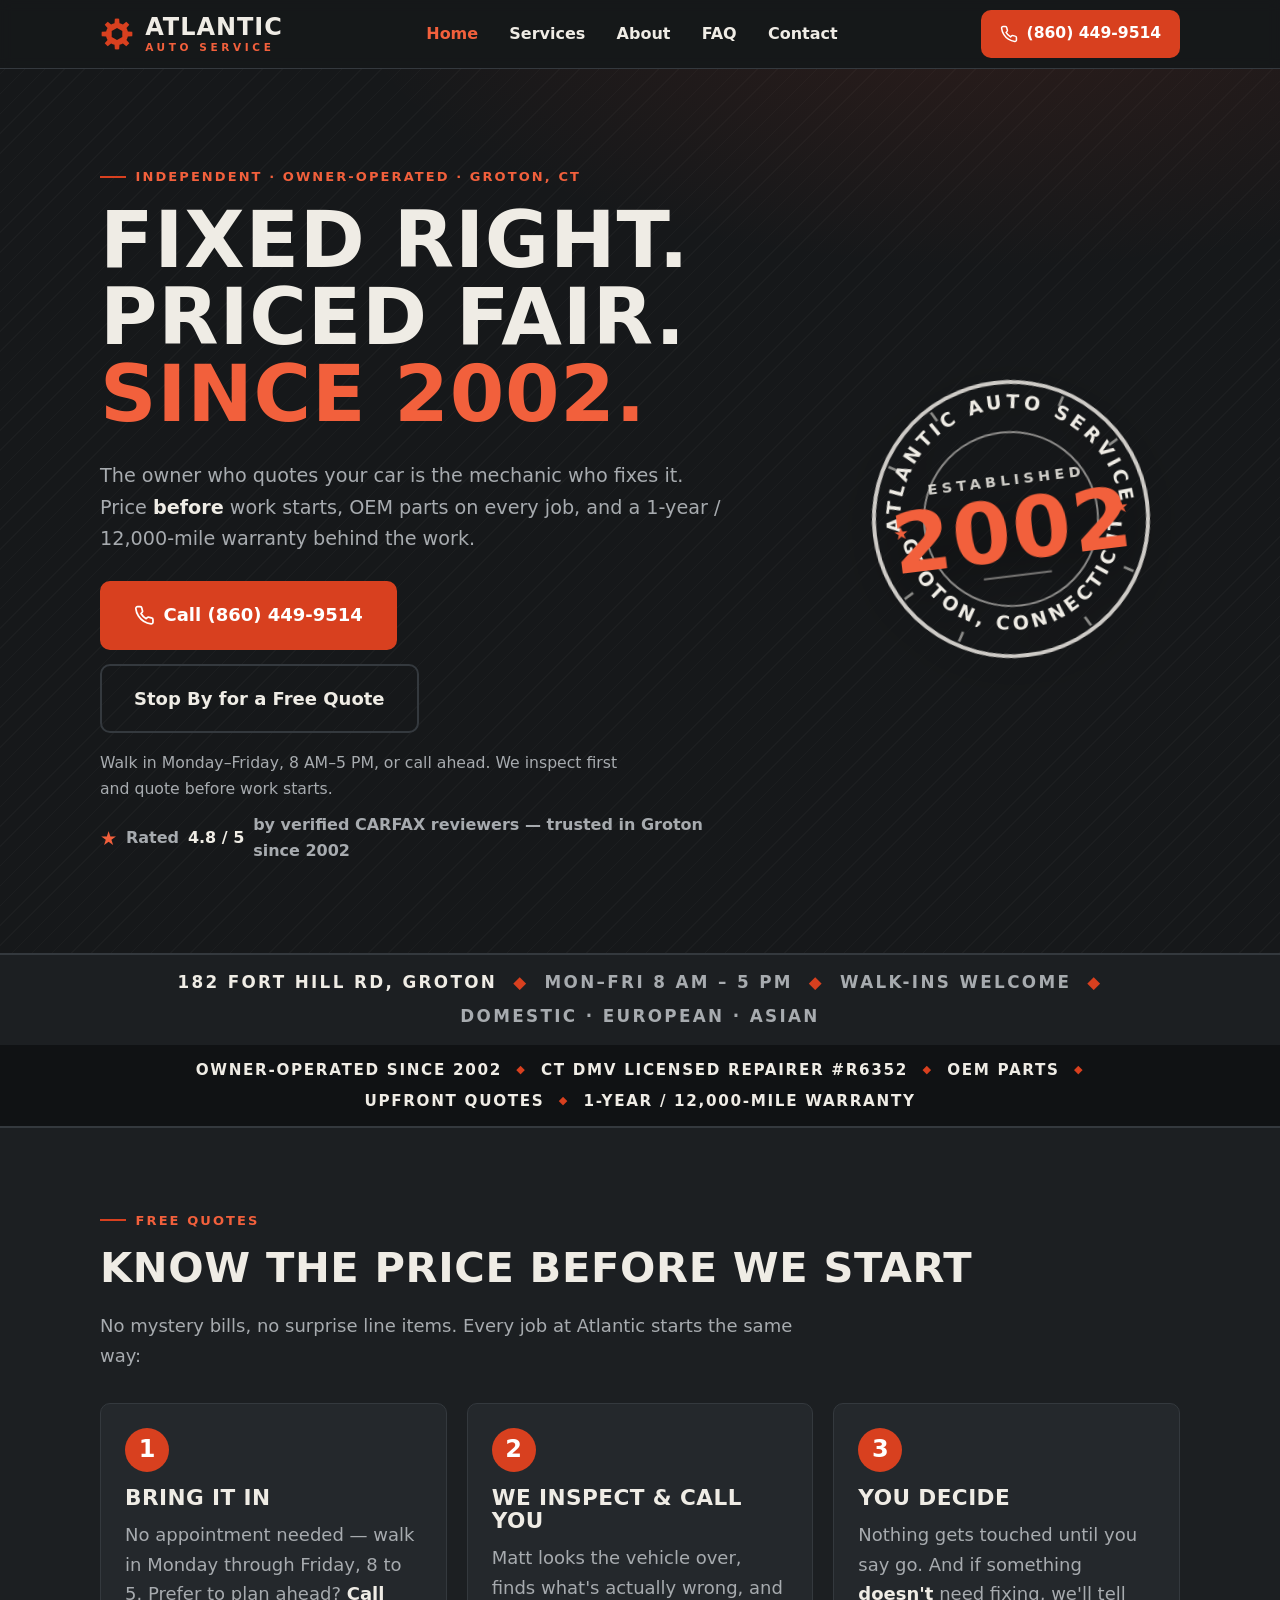
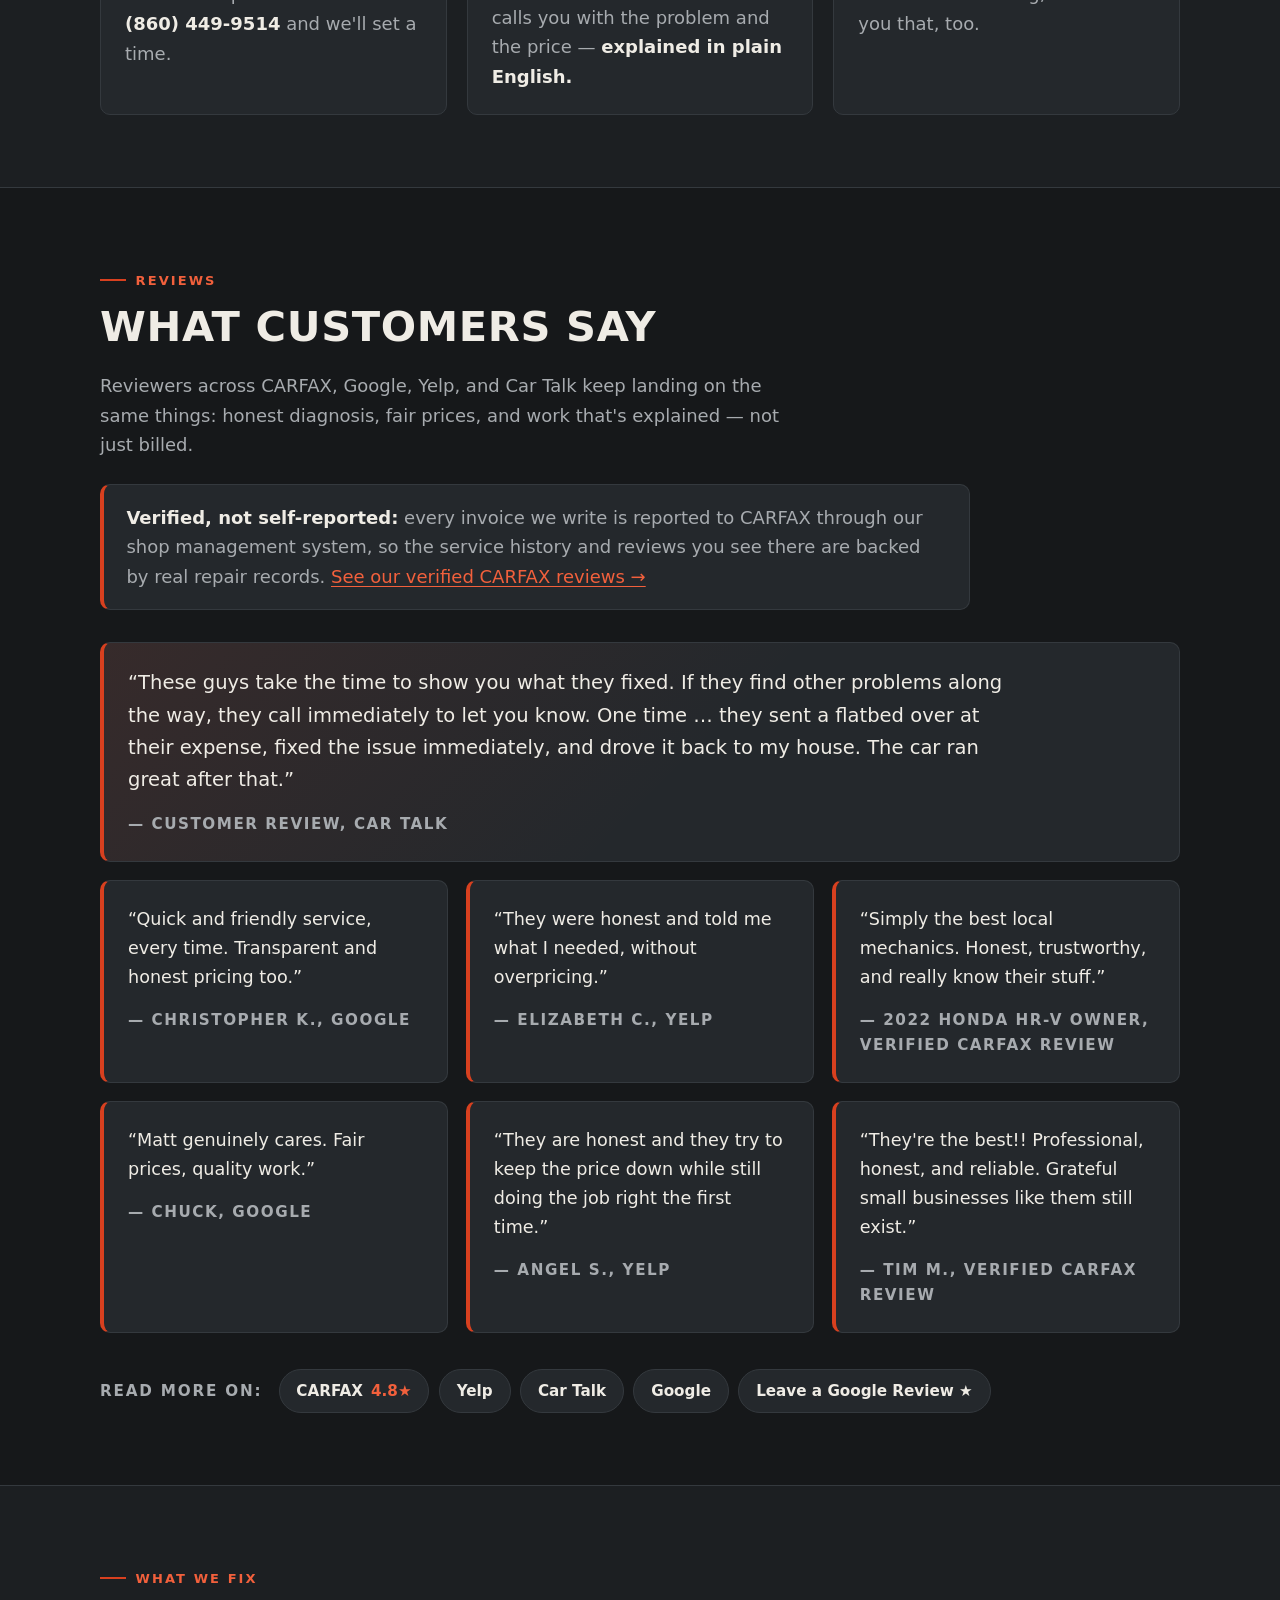
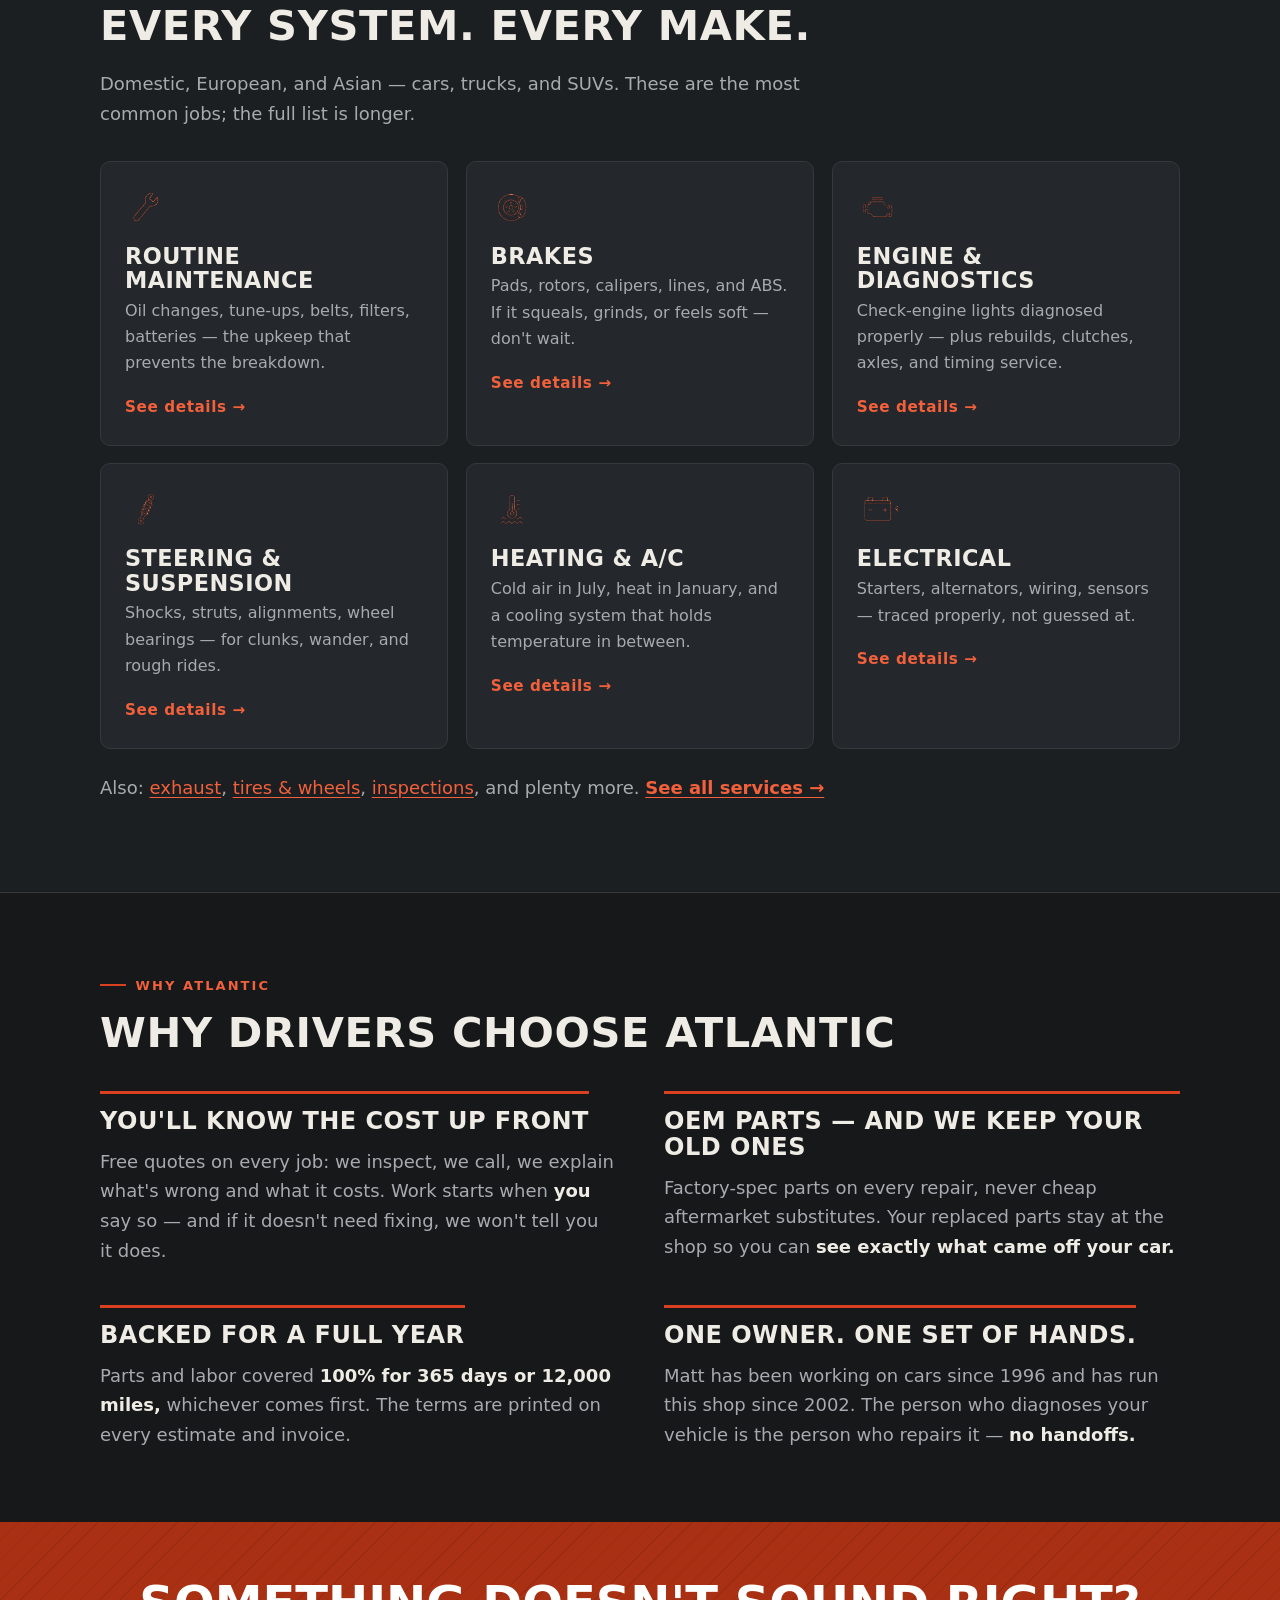
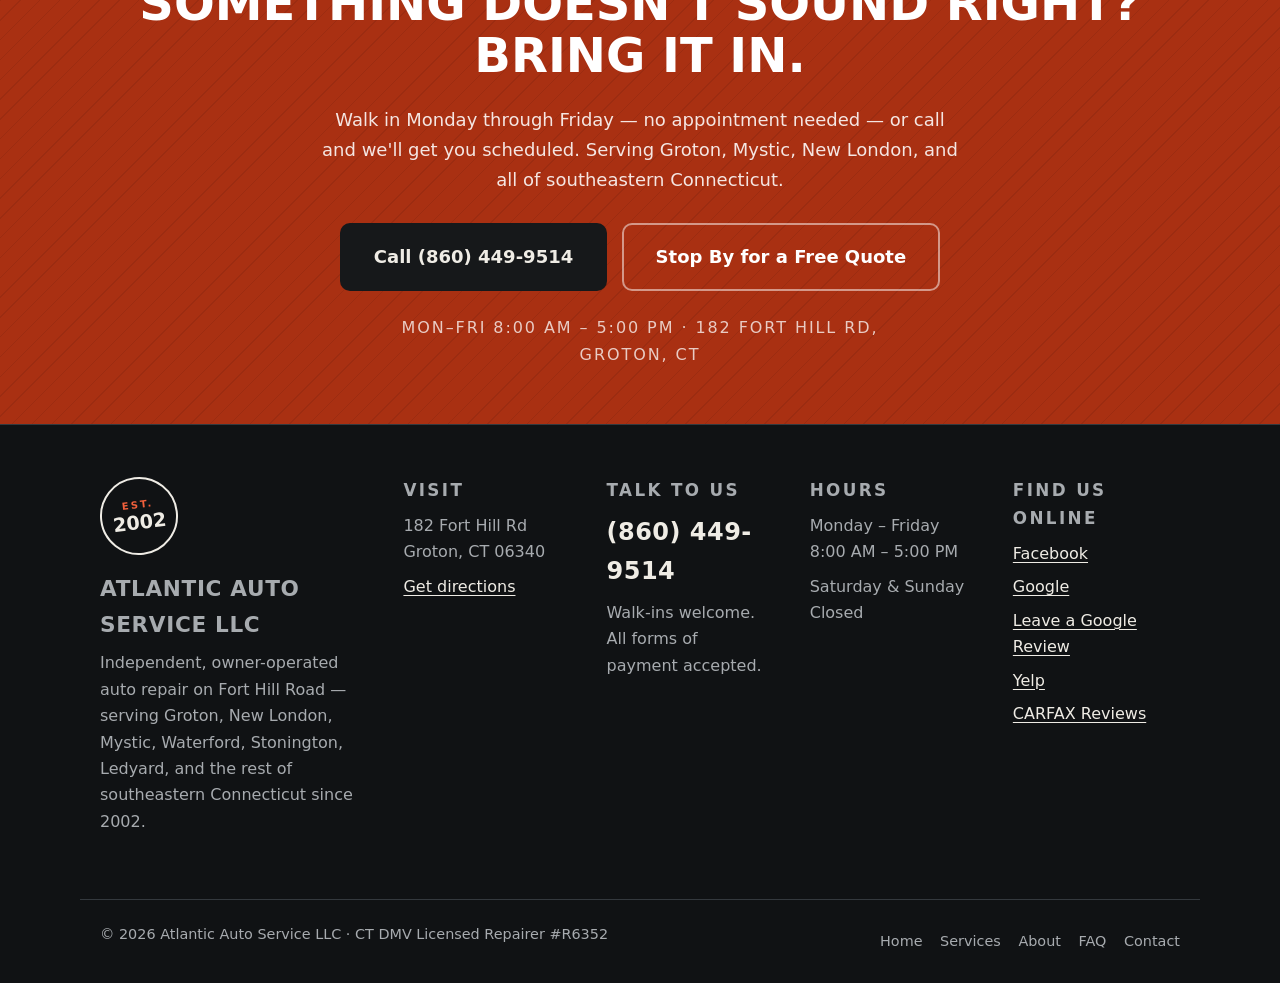
==== commit 33474b26: "Add files via upload" ====
--- a/index.html
+++ b/index.html
@@ -4,16 +4,16 @@
   <meta charset="utf-8">
   <meta name="viewport" content="width=device-width, initial-scale=1">
   <title>Atlantic Auto Service | Auto Repair in Groton, CT — Since 2002</title>
-  <meta name="description" content="Independent, owner-operated auto repair in Groton, CT since 2002. Free quotes, OEM parts, 1-year/12,000-mile warranty. Walk-ins welcome — call (860) 449-9514.">
+  <meta name="description" content="Atlantic Auto Service provides owner-operated auto repair in Groton, CT, including brakes, exhaust, check engine diagnostics, maintenance, suspension, electrical, cooling, tires, and inspections. Upfront quotes and 1-year / 12,000-mile warranty.">
   <meta name="theme-color" content="#16181a">
   <link rel="icon" type="image/svg+xml" href="favicon.svg">
 
-  <link rel="canonical" href="https://squashnet.github.io/AtlanticAutoService/">
-  <meta property="og:url" content="https://squashnet.github.io/AtlanticAutoService/">
+  <link rel="canonical" href="https://atlantic-auto-service.com/">
+  <meta property="og:url" content="https://atlantic-auto-service.com/">
   <meta property="og:site_name" content="Atlantic Auto Service">
   <meta property="og:type" content="website">
   <meta property="og:title" content="Atlantic Auto Service — Auto Repair in Groton, CT Since 2002">
-  <meta property="og:description" content="Free quotes, OEM parts, and a 1-year/12,000-mile warranty on every job. Walk-ins welcome, Mon–Fri 8–5. Call (860) 449-9514.">
+  <meta property="og:description" content="Atlantic Auto Service provides owner-operated auto repair in Groton, CT, including brakes, exhaust, check engine diagnostics, maintenance, suspension, electrical, cooling, tires, and inspections. Upfront quotes and 1-year / 12,000-mile warranty.">
   <meta property="og:locale" content="en_US">
 
   <link rel="preconnect" href="https://fonts.googleapis.com">
@@ -46,7 +46,7 @@
 }
 
 /* ---------- Reset-lite ---------- */
-*, *::before, *::after { box-sizing: border-box; }
+*, *::before, *::after { box-sizing: border-box; -webkit-tap-highlight-color: transparent; }
 html { scroll-behavior: smooth; }
 body {
   margin: 0;
@@ -326,7 +326,7 @@
 .step p strong { color: var(--paper); }
 
 @media (min-width: 760px) {
-  .steps { grid-template-columns: repeat(3, 1fr); }
+  .steps { grid-template-columns: repeat(auto-fit, minmax(200px, 1fr)); }
 }
 
 /* ---------- Service cards (home) ---------- */
@@ -690,8 +690,49 @@
     border-top: 1px solid var(--line);
     backdrop-filter: blur(6px);
   }
-  .mobile-call-bar .btn { padding: 0.85rem 0.5rem; font-size: 1rem; }
-}
+  .mobile-call-bar .btn { padding: 0.85rem 0.4rem; font-size: 0.92rem; }
+}
+
+/* ---------- Trust strip ---------- */
+.trust-strip { background: #101214; border-bottom: 1px solid var(--line); }
+.trust-strip-inner {
+  display: flex; flex-wrap: wrap; justify-content: center; align-items: center;
+  gap: 0.35rem 0.9rem;
+  padding-block: 0.8rem;
+  font-family: var(--font-display);
+  font-weight: 600; font-size: 0.95rem;
+  letter-spacing: 0.11em; text-transform: uppercase;
+  color: var(--paper); text-align: center;
+}
+.trust-strip-inner .sep { color: var(--red); font-size: 0.7rem; }
+
+/* ---------- Hero CTA note ---------- */
+.cta-note { margin: 1.1rem 0 0; color: var(--muted); font-size: 0.98rem; max-width: 52ch; }
+.cta-note + .hero-trust { margin-top: 0.6rem; }
+
+/* ---------- Contact emphasis ---------- */
+.tap-call { display: none; }
+.contact-card--call { border-left: 4px solid var(--red); }
+.contact-card--call .contact-tel { font-size: clamp(2.1rem, 8vw, 2.6rem); }
+.contact-addr { font-size: 1.3rem; line-height: 1.45; }
+@media (max-width: 719.98px) {
+  .tap-call {
+    display: flex; width: 100%;
+    margin-bottom: 1.25rem;
+    font-size: 1.15rem; padding: 1.15rem 1rem;
+  }
+}
+
+/* ---------- Service icons (approved artwork, glow baked in) ---------- */
+.svc-card .icon, .svc-cat-head .icon { object-fit: contain; }
+
+/* ---------- Selection & tap polish ---------- */
+::selection { background: var(--red); color: #fff; }
+summary { user-select: none; -webkit-user-select: none; }
+
+/* ---------- Leave-a-review chip ---------- */
+.review-chip--cta { background: var(--red); border-color: var(--red); color: #fff; }
+.review-chip--cta:hover { background: var(--red-deep); border-color: var(--red-deep); color: #fff; }
 
 /* ---------- CARFAX verified note ---------- */
 .verified-note {
@@ -738,14 +779,15 @@
 
   </style>
 
-  <!-- Local business schema. Coordinates come from the shop's Openbay listing —
+  <!-- Local business schema. Coordinates are set to the shop's location —
        spot-check against the Google Maps pin if the marker ever moves. -->
   <script type="application/ld+json">
   {
     "@context": "https://schema.org",
     "@type": "AutoRepair",
     "name": "Atlantic Auto Service",
-    "url": "https://squashnet.github.io/AtlanticAutoService/",
+    "url": "https://atlantic-auto-service.com/",
+    "sameAs": ["https://maps.app.goo.gl/wKaTcQqAgAQxb3zo8", "https://www.facebook.com/people/Atlantic-Auto-Service-LLC/100064060028101/", "https://www.yelp.com/biz/atlantic-auto-service-groton", "https://www.carfax.com/Reviews-Atlantic-Auto-Service-Groton-CT_XCIMALVUHG"],
     "description": "Independent, owner-operated auto repair shop in Groton, CT. Servicing domestic, European, and Asian vehicles since 2002. Free quotes, OEM parts, 1-year/12,000-mile warranty.",
     "telephone": "+1-860-449-9514",
     "address": {
@@ -808,7 +850,7 @@
           <li><a href="about.html">About</a></li>
           <li><a href="faq.html">FAQ</a></li>
           <li><a href="contact.html">Contact</a></li>
-          <li class="nav-quote-mobile"><a class="btn btn-primary" href="contact.html#quote">Get a Free Quote</a></li>
+          <li class="nav-quote-mobile"><a class="btn btn-primary" href="contact.html#quote">Call or Visit Today</a></li>
         </ul>
       </nav>
 
@@ -848,8 +890,10 @@
               <svg width="18" height="18" viewBox="0 0 24 24" fill="none" stroke="currentColor" stroke-width="2" stroke-linecap="round" stroke-linejoin="round" aria-hidden="true" focusable="false"><path d="M22 16.92v3a2 2 0 0 1-2.18 2 19.79 19.79 0 0 1-8.63-3.07 19.5 19.5 0 0 1-6-6A19.79 19.79 0 0 1 2.12 4.18 2 2 0 0 1 4.11 2h3a2 2 0 0 1 2 1.72c.13.96.36 1.9.7 2.81a2 2 0 0 1-.45 2.11L8.09 9.91a16 16 0 0 0 6 6l1.27-1.27a2 2 0 0 1 2.11-.45c.91.34 1.85.57 2.81.7A2 2 0 0 1 22 16.92z"/></svg>
               Call (860) 449-9514
             </a>
-            <a class="btn btn-ghost btn-lg" href="contact.html#quote">Get a Free Quote</a>
+            <a class="btn btn-ghost btn-lg" href="contact.html#quote">Stop By for a Free Quote</a>
           </div>
+
+          <p class="cta-note">Walk in Monday&ndash;Friday, 8&nbsp;AM&ndash;5&nbsp;PM, or call ahead. We inspect first and quote before work starts.</p>
 
           <p class="hero-trust"><span class="star" aria-hidden="true">&#9733;</span> Rated <strong>4.8&nbsp;/&nbsp;5</strong> by verified CARFAX reviewers &mdash; trusted in Groton since 2002</p>
         </div>
@@ -895,6 +939,17 @@
         <span>Walk-Ins Welcome</span>
         <span class="sep" aria-hidden="true">&#9670;</span>
         <span>Domestic &middot; European &middot; Asian</span>
+      </div>
+    </div>
+
+    <!-- Trust strip -->
+    <div class="trust-strip">
+      <div class="container trust-strip-inner">
+        <span>Owner-Operated Since 2002</span><span class="sep" aria-hidden="true">&#9670;</span>
+        <span>CT DMV Licensed Repairer #R6352</span><span class="sep" aria-hidden="true">&#9670;</span>
+        <span>OEM Parts</span><span class="sep" aria-hidden="true">&#9670;</span>
+        <span>Upfront Quotes</span><span class="sep" aria-hidden="true">&#9670;</span>
+        <span>1-Year / 12,000-Mile Warranty</span>
       </div>
     </div>
 
@@ -969,8 +1024,8 @@
           <a class="review-chip" href="https://www.carfax.com/Reviews-Atlantic-Auto-Service-Groton-CT_XCIMALVUHG" target="_blank" rel="noopener">CARFAX <span class="score">4.8&#9733;</span></a>
           <a class="review-chip" href="https://www.yelp.com/biz/atlantic-auto-service-groton" target="_blank" rel="noopener">Yelp</a>
           <a class="review-chip" href="https://www.cartalk.com/ct/groton/144357/atlantic-auto-service" target="_blank" rel="noopener">Car Talk</a>
-          <a class="review-chip" href="https://app.openbay.com/s/atlantic-auto-service-groton-ct" target="_blank" rel="noopener">Openbay</a>
-          <a class="review-chip" href="https://www.loc8nearme.com/connecticut/groton/atlantic-auto-services/4313855/" target="_blank" rel="noopener">Loc8NearMe <span class="score">A+</span></a>
+          <a class="review-chip" href="https://maps.app.goo.gl/wKaTcQqAgAQxb3zo8" target="_blank" rel="noopener">Google</a>
+          <a class="review-chip review-chip--cta" href="https://g.page/r/CeTp537mv1tsEAE/review" target="_blank" rel="noopener">Leave a Google Review &#9733;</a>
           <!-- Ratings shown were accurate as of mid-2026 — worth a glance every few months. -->
         </div>
       </div>
@@ -985,42 +1040,42 @@
 
         <div class="card-grid">
           <a class="svc-card" href="services.html#maintenance">
-            <svg class="icon" width="40" height="40" viewBox="0 0 24 24" fill="none" stroke="currentColor" stroke-width="1.75" stroke-linecap="round" stroke-linejoin="round" aria-hidden="true" focusable="false"><path d="M14.7 6.3a1 1 0 0 0 0 1.4l1.6 1.6a1 1 0 0 0 1.4 0l3.77-3.77a6 6 0 0 1-7.94 7.94l-6.91 6.91a2.12 2.12 0 0 1-3-3l6.91-6.91a6 6 0 0 1 7.94-7.94l-3.76 3.76z"/></svg>
+            <img class="icon" width="42" height="42" alt="" loading="lazy" src="[data-uri]">
             <h3>Routine Maintenance</h3>
             <p>Oil changes, tune-ups, belts, filters, batteries — the upkeep that prevents the breakdown.</p>
             <span class="more">See details &rarr;</span>
           </a>
 
           <a class="svc-card" href="services.html#brakes">
-            <svg class="icon" width="40" height="40" viewBox="0 0 24 24" fill="none" stroke="currentColor" stroke-width="1.75" stroke-linecap="round" stroke-linejoin="round" aria-hidden="true" focusable="false"><circle cx="12" cy="13" r="7"/><circle cx="12" cy="13" r="2.4"/><circle cx="12" cy="8.9" r="0.85" fill="currentColor" stroke="none"/><circle cx="16.1" cy="13" r="0.85" fill="currentColor" stroke="none"/><circle cx="12" cy="17.1" r="0.85" fill="currentColor" stroke="none"/><circle cx="7.9" cy="13" r="0.85" fill="currentColor" stroke="none"/><path d="M15.28 3.98A9.6 9.6 0 0 1 21.13 10.03"/></svg>
+            <img class="icon" width="42" height="42" alt="" loading="lazy" src="[data-uri]">
             <h3>Brakes</h3>
             <p>Pads, rotors, calipers, lines, and ABS. If it squeals, grinds, or feels soft — don't wait.</p>
             <span class="more">See details &rarr;</span>
           </a>
 
           <a class="svc-card" href="services.html#engine">
-            <svg class="icon" width="40" height="40" viewBox="0 0 24 24" fill="none" stroke="currentColor" stroke-width="1.75" stroke-linecap="round" stroke-linejoin="round" aria-hidden="true" focusable="false"><rect x="4" y="9" width="13" height="8" rx="1.5"/><path d="M8 9V6"/><path d="M6 6h7"/><path d="M17 11h3.5v4H17"/><path d="M7 17v2.5"/><path d="M14 17v2.5"/><circle cx="10.5" cy="13" r="1.7"/></svg>
-            <h3>Engine &amp; Drivetrain</h3>
-            <p>Check-engine diagnostics through full rebuilds, clutches, axles, and timing service.</p>
+            <img class="icon" width="42" height="42" alt="" loading="lazy" src="[data-uri]">
+            <h3>Engine &amp; Diagnostics</h3>
+            <p>Check-engine lights diagnosed properly &mdash; plus rebuilds, clutches, axles, and timing service.</p>
             <span class="more">See details &rarr;</span>
           </a>
 
           <a class="svc-card" href="services.html#suspension">
-            <svg class="icon" width="40" height="40" viewBox="0 0 24 24" fill="none" stroke="currentColor" stroke-width="1.75" stroke-linecap="round" stroke-linejoin="round" aria-hidden="true" focusable="false"><circle cx="12" cy="12" r="9"/><circle cx="12" cy="12" r="3"/><path d="M3 12h6"/><path d="M15 12h6"/><path d="M12 15v6"/></svg>
+            <img class="icon" width="42" height="42" alt="" loading="lazy" src="[data-uri]">
             <h3>Steering &amp; Suspension</h3>
             <p>Shocks, struts, alignments, wheel bearings — for clunks, wander, and rough rides.</p>
             <span class="more">See details &rarr;</span>
           </a>
 
           <a class="svc-card" href="services.html#hvac">
-            <svg class="icon" width="40" height="40" viewBox="0 0 24 24" fill="none" stroke="currentColor" stroke-width="1.75" stroke-linecap="round" stroke-linejoin="round" aria-hidden="true" focusable="false"><path d="M12 3v18"/><path d="M4.2 7.5 19.8 16.5"/><path d="M19.8 7.5 4.2 16.5"/><path d="m8.5 5.7 3.5-2.5 3.5 2.5"/><path d="m8.5 18.3 3.5 2.5 3.5-2.5"/></svg>
+            <img class="icon" width="42" height="42" alt="" loading="lazy" src="[data-uri]">
             <h3>Heating &amp; A/C</h3>
             <p>Cold air in July, heat in January, and a cooling system that holds temperature in between.</p>
             <span class="more">See details &rarr;</span>
           </a>
 
           <a class="svc-card" href="services.html#electrical">
-            <svg class="icon" width="40" height="40" viewBox="0 0 24 24" fill="none" stroke="currentColor" stroke-width="1.75" stroke-linecap="round" stroke-linejoin="round" aria-hidden="true" focusable="false"><path d="M13 2 4 14h6l-1 8 9-12h-6l1-8z"/></svg>
+            <img class="icon" width="42" height="42" alt="" loading="lazy" src="[data-uri]">
             <h3>Electrical</h3>
             <p>Starters, alternators, wiring, sensors — traced properly, not guessed at.</p>
             <span class="more">See details &rarr;</span>
@@ -1065,7 +1120,7 @@
         <p>Walk in Monday through Friday — no appointment needed — or call and we'll get you scheduled. Serving Groton, Mystic, New London, and all of southeastern Connecticut.</p>
         <div class="btn-row">
           <a class="btn btn-dark btn-lg" href="tel:+18604499514">Call (860) 449-9514</a>
-          <a class="btn btn-ghost btn-lg" href="contact.html#quote">Get a Free Quote</a>
+          <a class="btn btn-ghost btn-lg" href="contact.html#quote">Stop By for a Free Quote</a>
         </div>
         <p class="hours-note">Mon&ndash;Fri 8:00 AM &ndash; 5:00 PM &middot; 182 Fort Hill Rd, Groton, CT</p>
       </div>
@@ -1103,6 +1158,8 @@
         <p class="footer-h">Find Us Online</p>
         <ul>
           <li><a href="https://www.facebook.com/people/Atlantic-Auto-Service-LLC/100064060028101/" target="_blank" rel="noopener">Facebook</a></li>
+          <li><a href="https://maps.app.goo.gl/wKaTcQqAgAQxb3zo8" target="_blank" rel="noopener">Google</a></li>
+          <li><a href="https://g.page/r/CeTp537mv1tsEAE/review" target="_blank" rel="noopener">Leave a Google Review</a></li>
           <li><a href="https://www.yelp.com/biz/atlantic-auto-service-groton" target="_blank" rel="noopener">Yelp</a></li>
           <li><a href="https://www.carfax.com/Reviews-Atlantic-Auto-Service-Groton-CT_XCIMALVUHG" target="_blank" rel="noopener">CARFAX Reviews</a></li>
         </ul>
@@ -1110,7 +1167,7 @@
     </div>
 
     <div class="container footer-bottom">
-      <p>&copy; <span id="year">2026</span> Atlantic Auto Service LLC. All rights reserved.</p>
+      <p>&copy; <span id="year">2026</span> Atlantic Auto Service LLC &middot; CT DMV Licensed Repairer #R6352</p>
       <nav aria-label="Footer navigation">
         <ul>
           <li><a href="index.html">Home</a></li>
@@ -1128,7 +1185,7 @@
       <svg width="18" height="18" viewBox="0 0 24 24" fill="none" stroke="currentColor" stroke-width="2" stroke-linecap="round" stroke-linejoin="round" aria-hidden="true" focusable="false"><path d="M22 16.92v3a2 2 0 0 1-2.18 2 19.79 19.79 0 0 1-8.63-3.07 19.5 19.5 0 0 1-6-6A19.79 19.79 0 0 1 2.12 4.18 2 2 0 0 1 4.11 2h3a2 2 0 0 1 2 1.72c.13.96.36 1.9.7 2.81a2 2 0 0 1-.45 2.11L8.09 9.91a16 16 0 0 0 6 6l1.27-1.27a2 2 0 0 1 2.11-.45c.91.34 1.85.57 2.81.7A2 2 0 0 1 22 16.92z"/></svg>
       Call Now
     </a>
-    <a class="btn btn-ghost" href="contact.html#quote">Free Quote</a>
+    <a class="btn btn-ghost" href="contact.html#quote">Stop By</a>
   </div>
 
   <script>
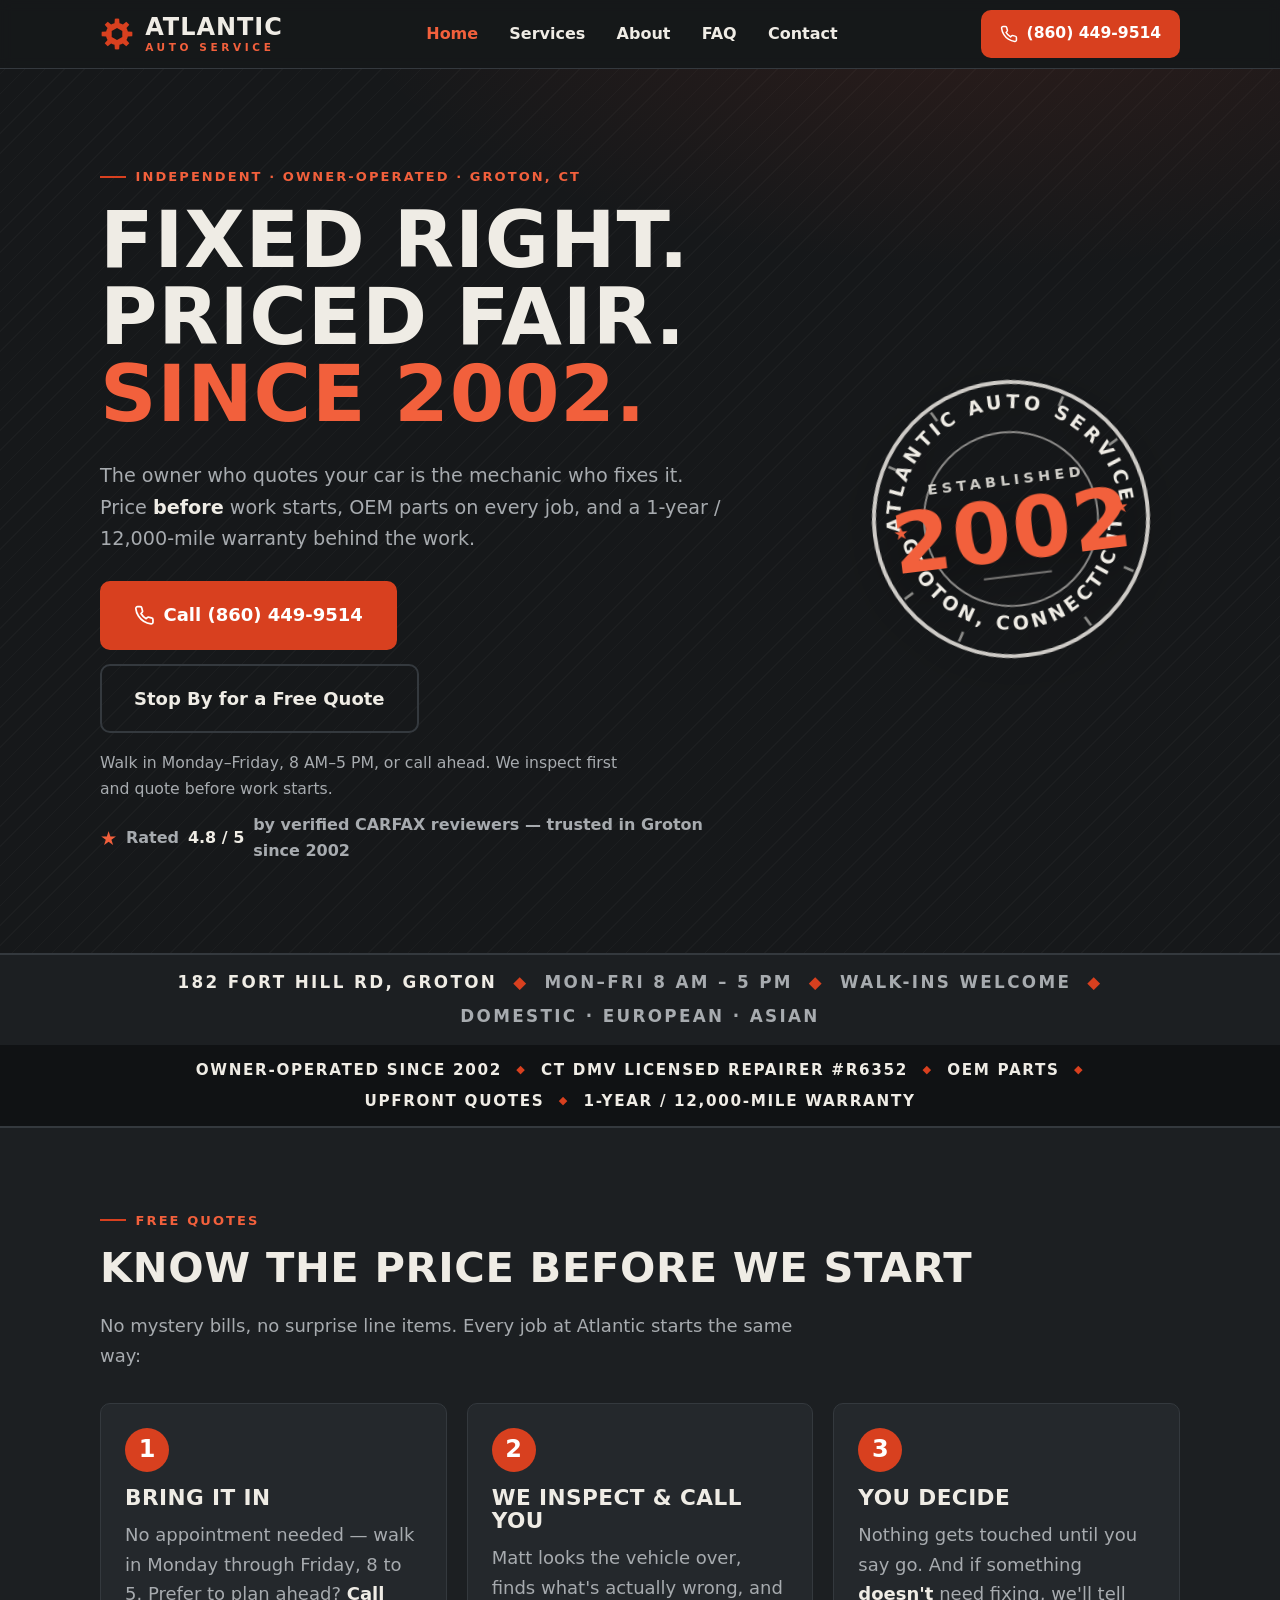
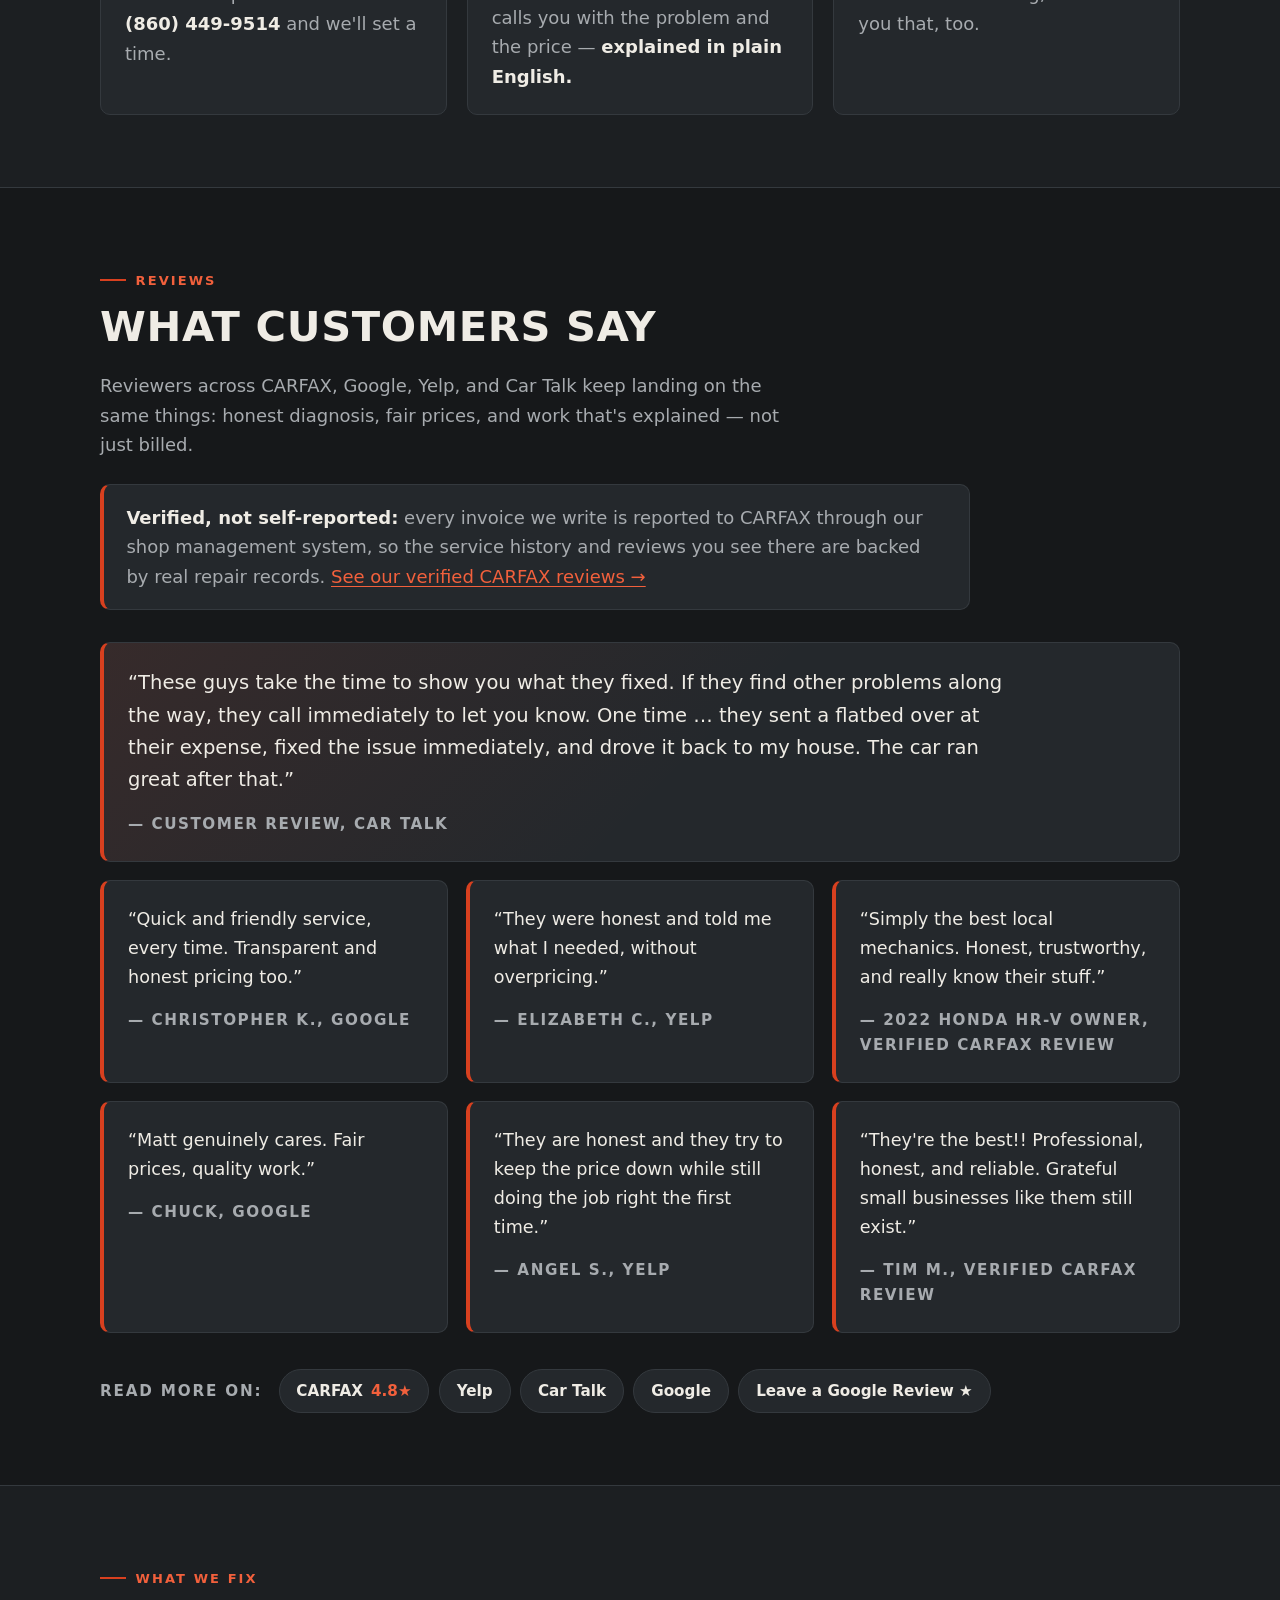
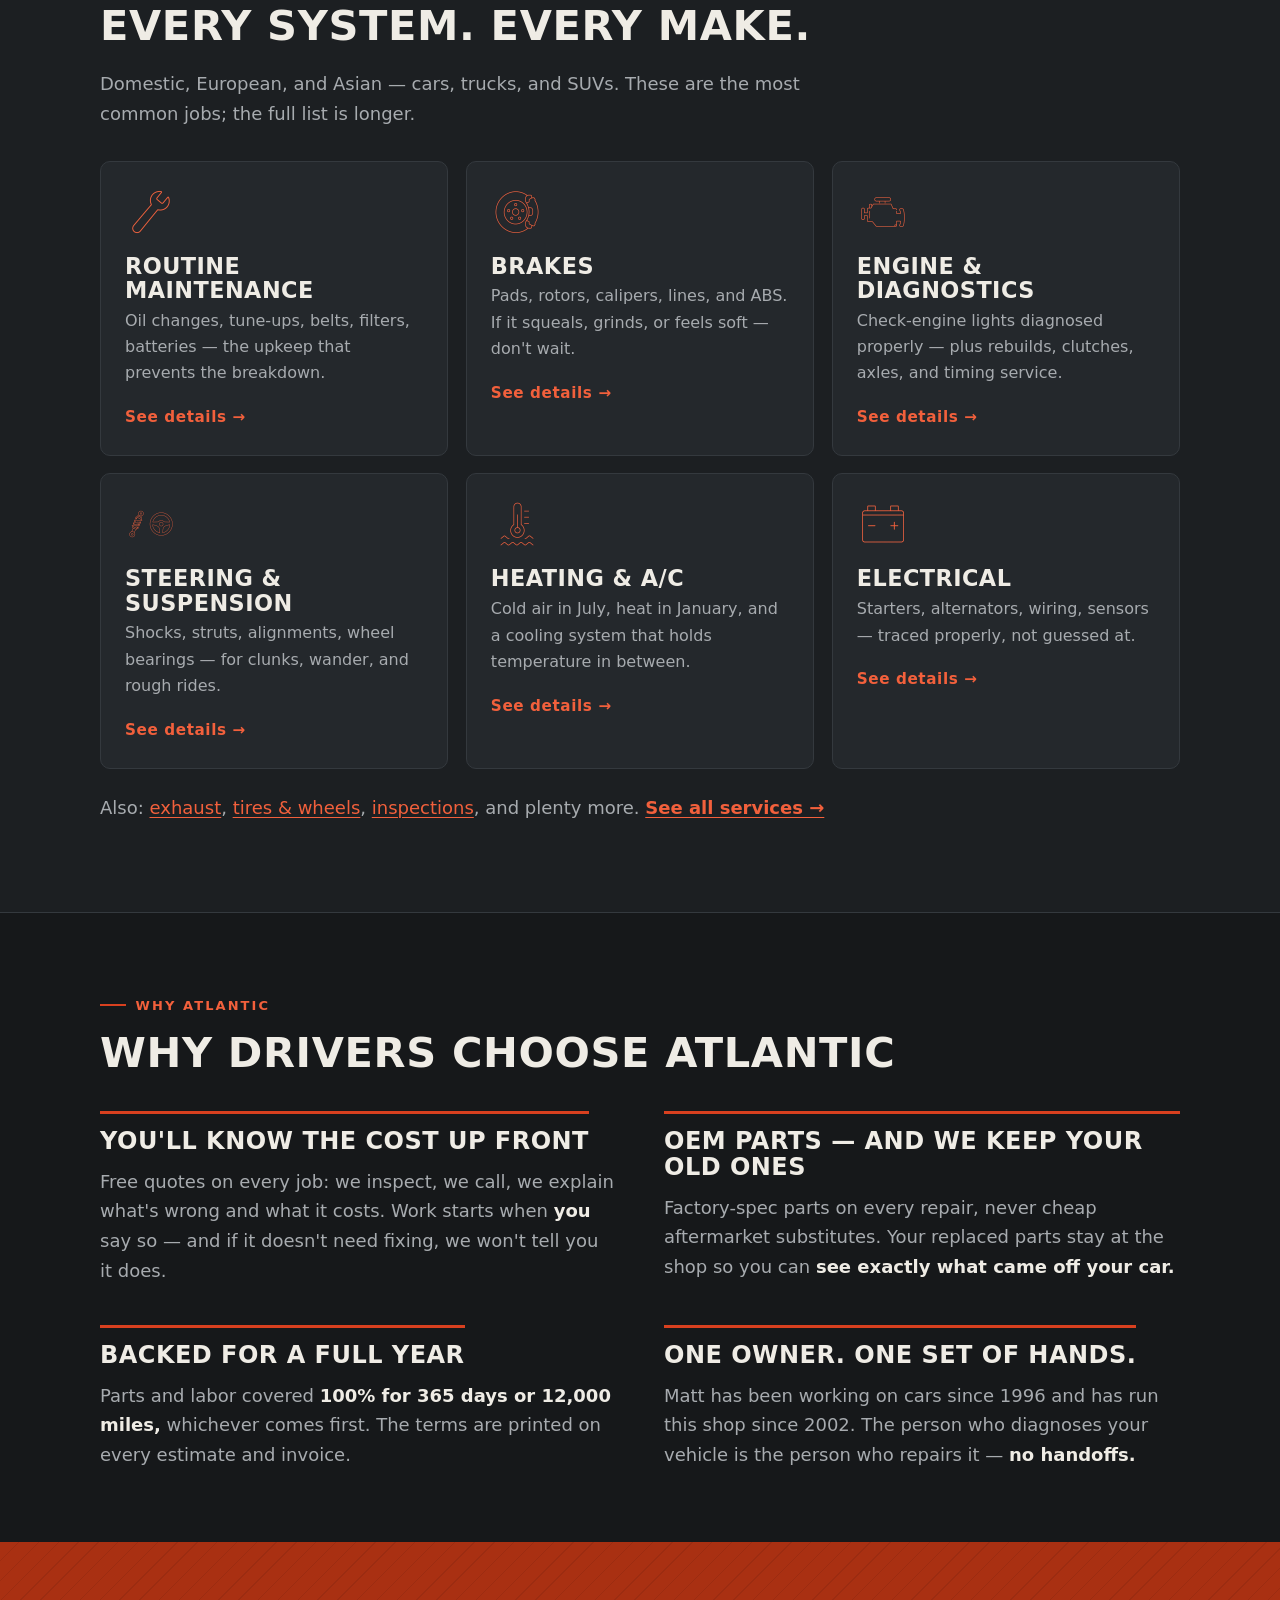
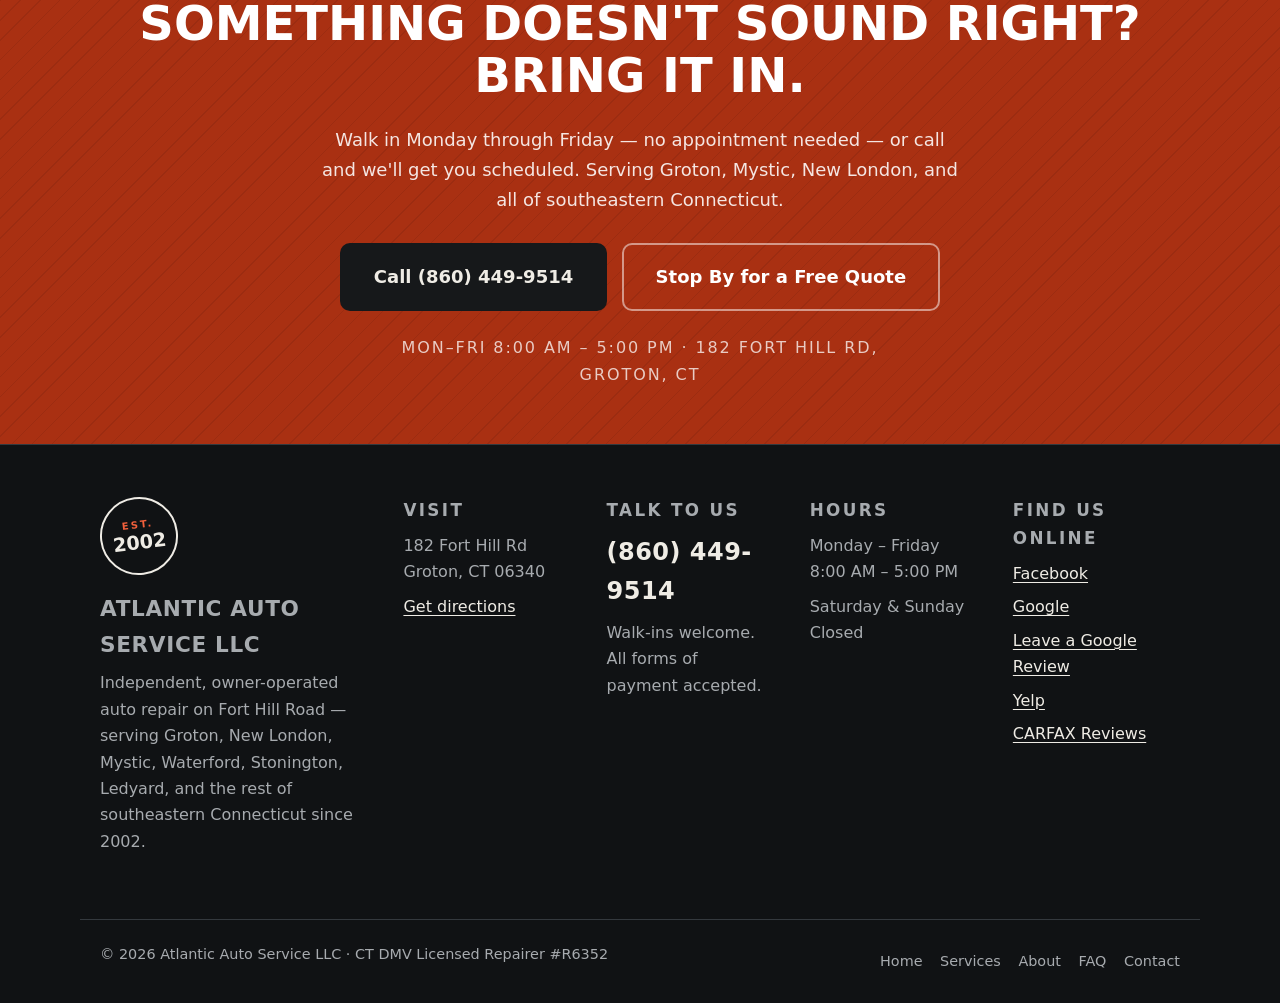
==== commit ec9ad771: "Add files via upload" ====
--- a/index.html
+++ b/index.html
@@ -342,7 +342,7 @@
 }
 .svc-card:hover { transform: translateY(-3px); border-color: var(--red); color: var(--paper); }
 .svc-card .icon {
-  width: 42px; height: 42px; margin-bottom: 1rem;
+  width: 52px; height: 52px; margin-bottom: 1rem;
   color: var(--red-bright);
 }
 .svc-card h3 {
@@ -509,7 +509,7 @@
 }
 .svc-cat:last-of-type { border-bottom: 0; }
 .svc-cat-head { display: flex; align-items: center; gap: 1rem; margin-bottom: 0.5rem; }
-.svc-cat-head .icon { width: 40px; height: 40px; color: var(--red-bright); flex: none; }
+.svc-cat-head .icon { width: 46px; height: 46px; color: var(--red-bright); flex: none; }
 .svc-cat h2 {
   font-family: var(--font-display); font-weight: 700; text-transform: uppercase;
   font-size: clamp(1.6rem, 4vw, 2.1rem); letter-spacing: 0.02em; margin: 0;
@@ -1040,42 +1040,42 @@
 
         <div class="card-grid">
           <a class="svc-card" href="services.html#maintenance">
-            <img class="icon" width="42" height="42" alt="" loading="lazy" src="[data-uri]">
+            <img class="icon" width="52" height="52" alt="" loading="lazy" src="[data-uri]">
             <h3>Routine Maintenance</h3>
             <p>Oil changes, tune-ups, belts, filters, batteries — the upkeep that prevents the breakdown.</p>
             <span class="more">See details &rarr;</span>
           </a>
 
           <a class="svc-card" href="services.html#brakes">
-            <img class="icon" width="42" height="42" alt="" loading="lazy" src="[data-uri]">
+            <img class="icon" width="52" height="52" alt="" loading="lazy" src="[data-uri]">
             <h3>Brakes</h3>
             <p>Pads, rotors, calipers, lines, and ABS. If it squeals, grinds, or feels soft — don't wait.</p>
             <span class="more">See details &rarr;</span>
           </a>
 
           <a class="svc-card" href="services.html#engine">
-            <img class="icon" width="42" height="42" alt="" loading="lazy" src="[data-uri]">
+            <img class="icon" width="52" height="52" alt="" loading="lazy" src="[data-uri]">
             <h3>Engine &amp; Diagnostics</h3>
             <p>Check-engine lights diagnosed properly &mdash; plus rebuilds, clutches, axles, and timing service.</p>
             <span class="more">See details &rarr;</span>
           </a>
 
           <a class="svc-card" href="services.html#suspension">
-            <img class="icon" width="42" height="42" alt="" loading="lazy" src="[data-uri]">
+            <img class="icon" width="52" height="52" alt="" loading="lazy" src="[data-uri]">
             <h3>Steering &amp; Suspension</h3>
             <p>Shocks, struts, alignments, wheel bearings — for clunks, wander, and rough rides.</p>
             <span class="more">See details &rarr;</span>
           </a>
 
           <a class="svc-card" href="services.html#hvac">
-            <img class="icon" width="42" height="42" alt="" loading="lazy" src="[data-uri]">
+            <img class="icon" width="52" height="52" alt="" loading="lazy" src="[data-uri]">
             <h3>Heating &amp; A/C</h3>
             <p>Cold air in July, heat in January, and a cooling system that holds temperature in between.</p>
             <span class="more">See details &rarr;</span>
           </a>
 
           <a class="svc-card" href="services.html#electrical">
-            <img class="icon" width="42" height="42" alt="" loading="lazy" src="[data-uri]">
+            <img class="icon" width="52" height="52" alt="" loading="lazy" src="[data-uri]">
             <h3>Electrical</h3>
             <p>Starters, alternators, wiring, sensors — traced properly, not guessed at.</p>
             <span class="more">See details &rarr;</span>
